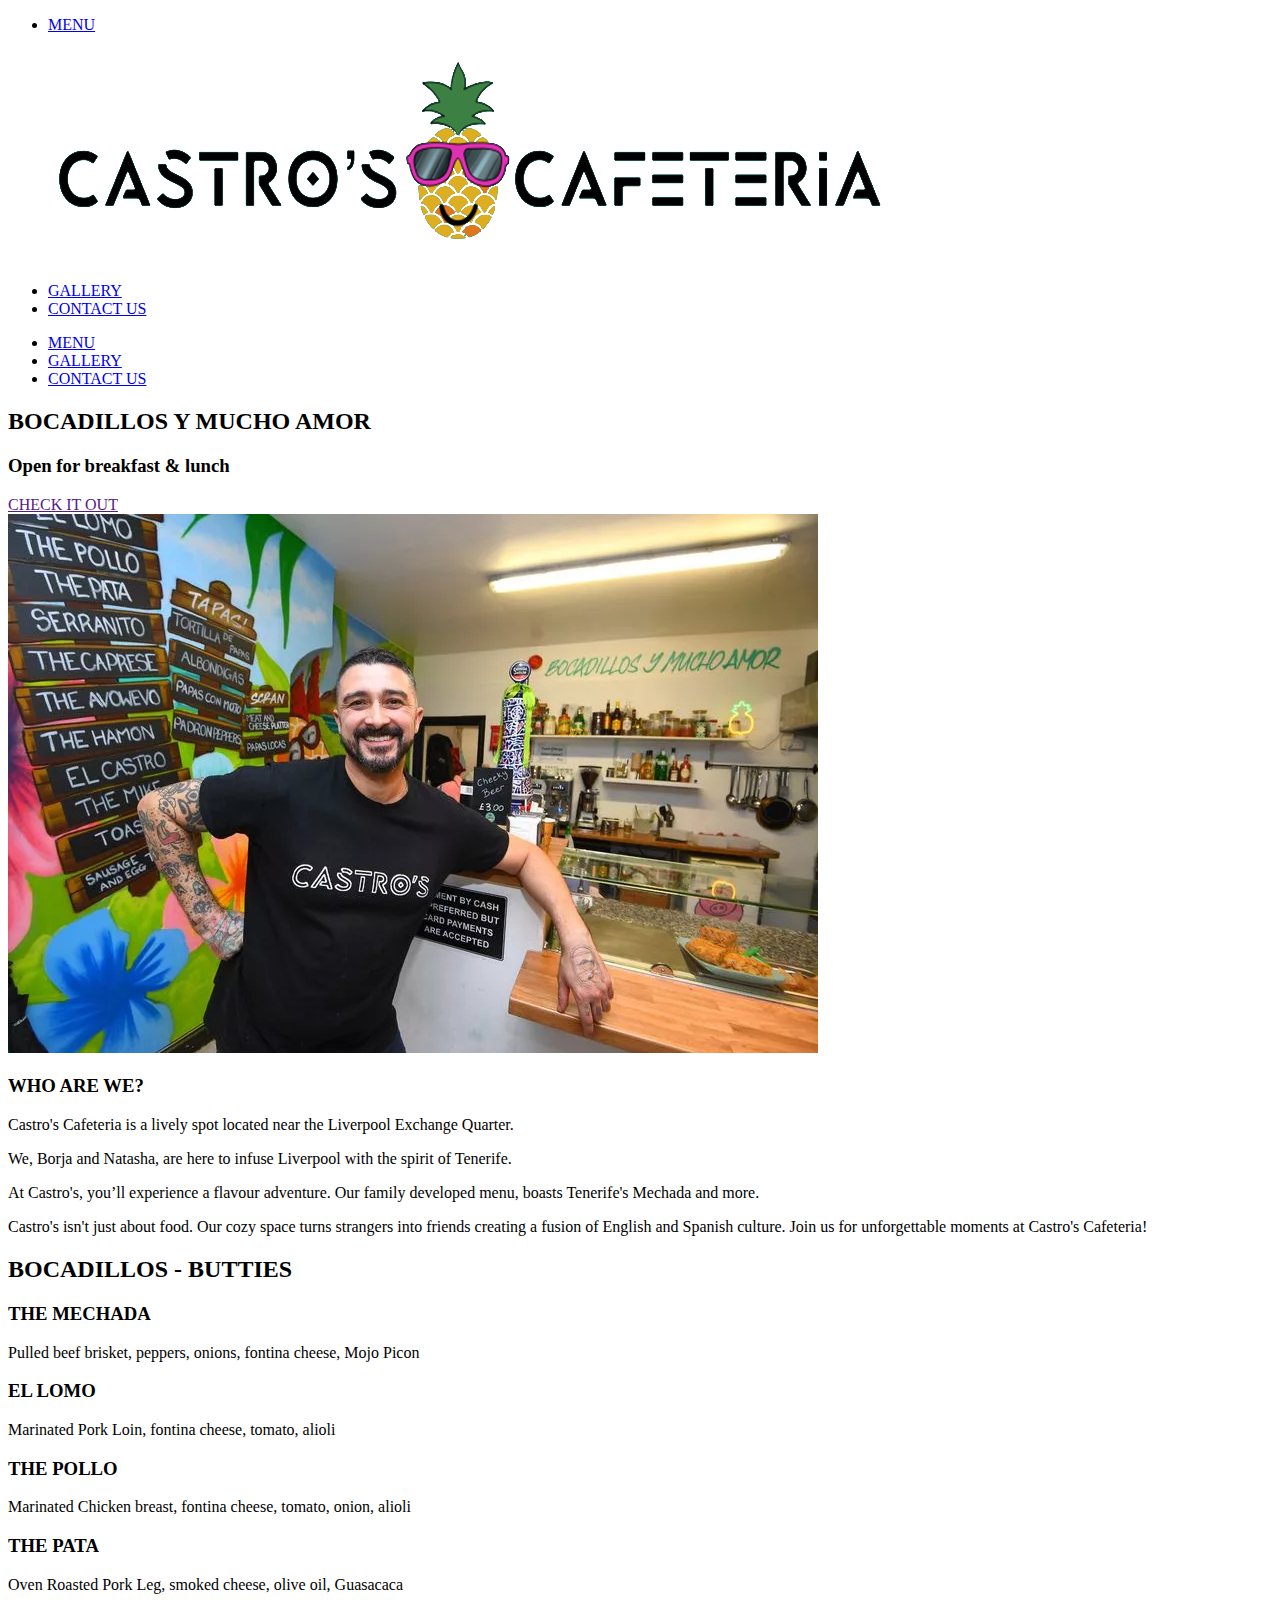
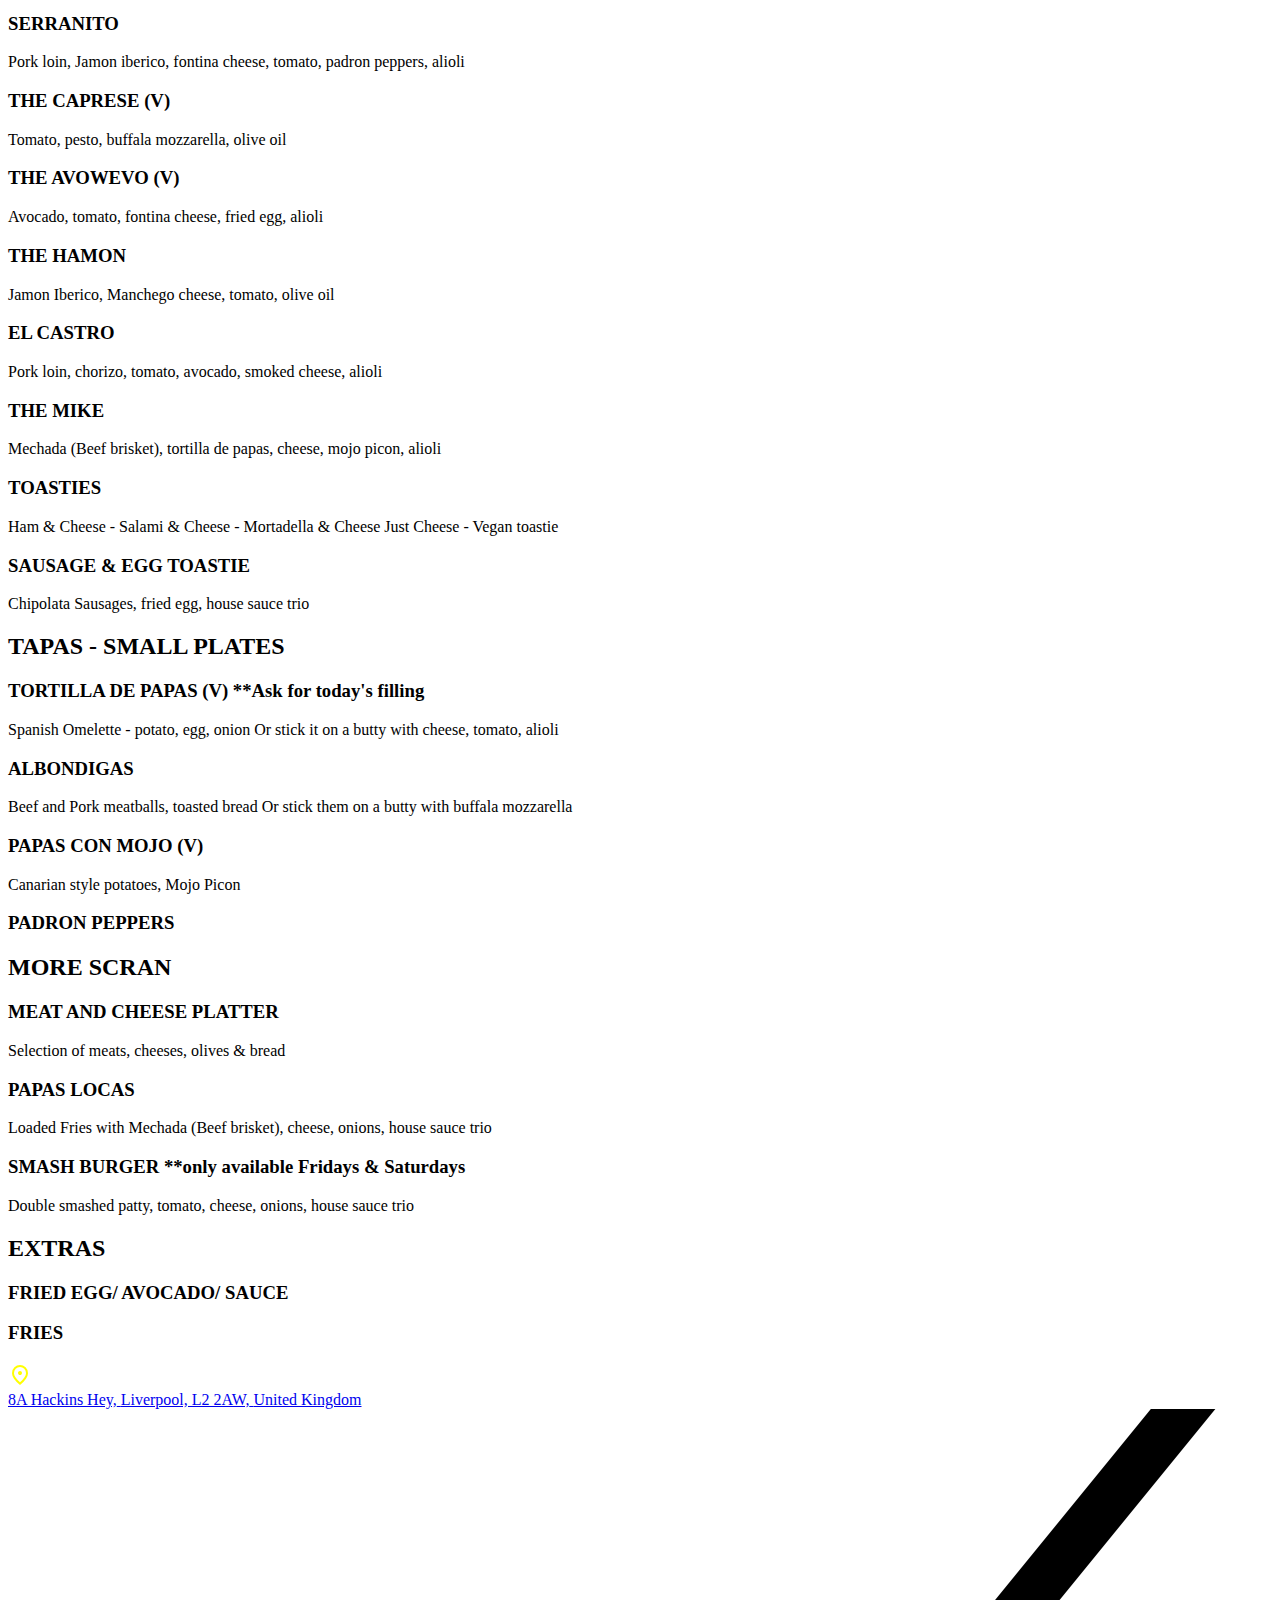
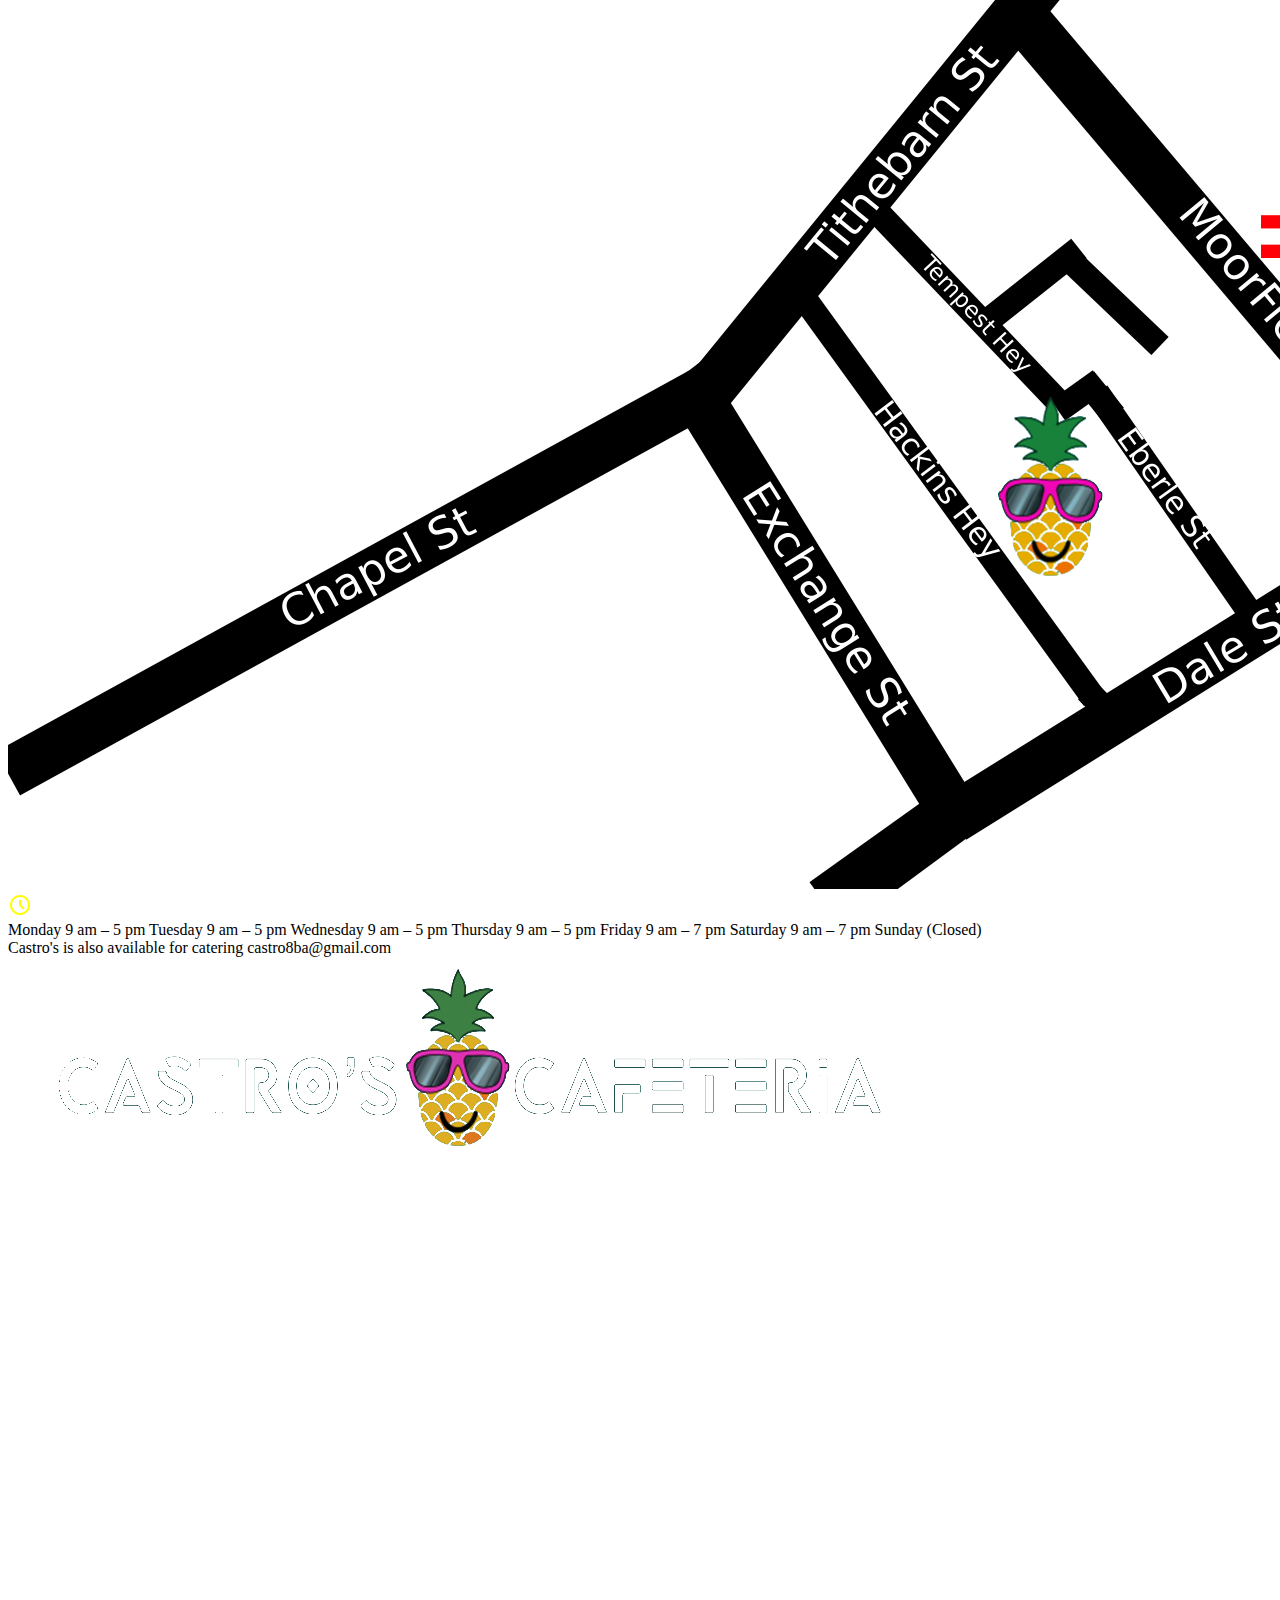
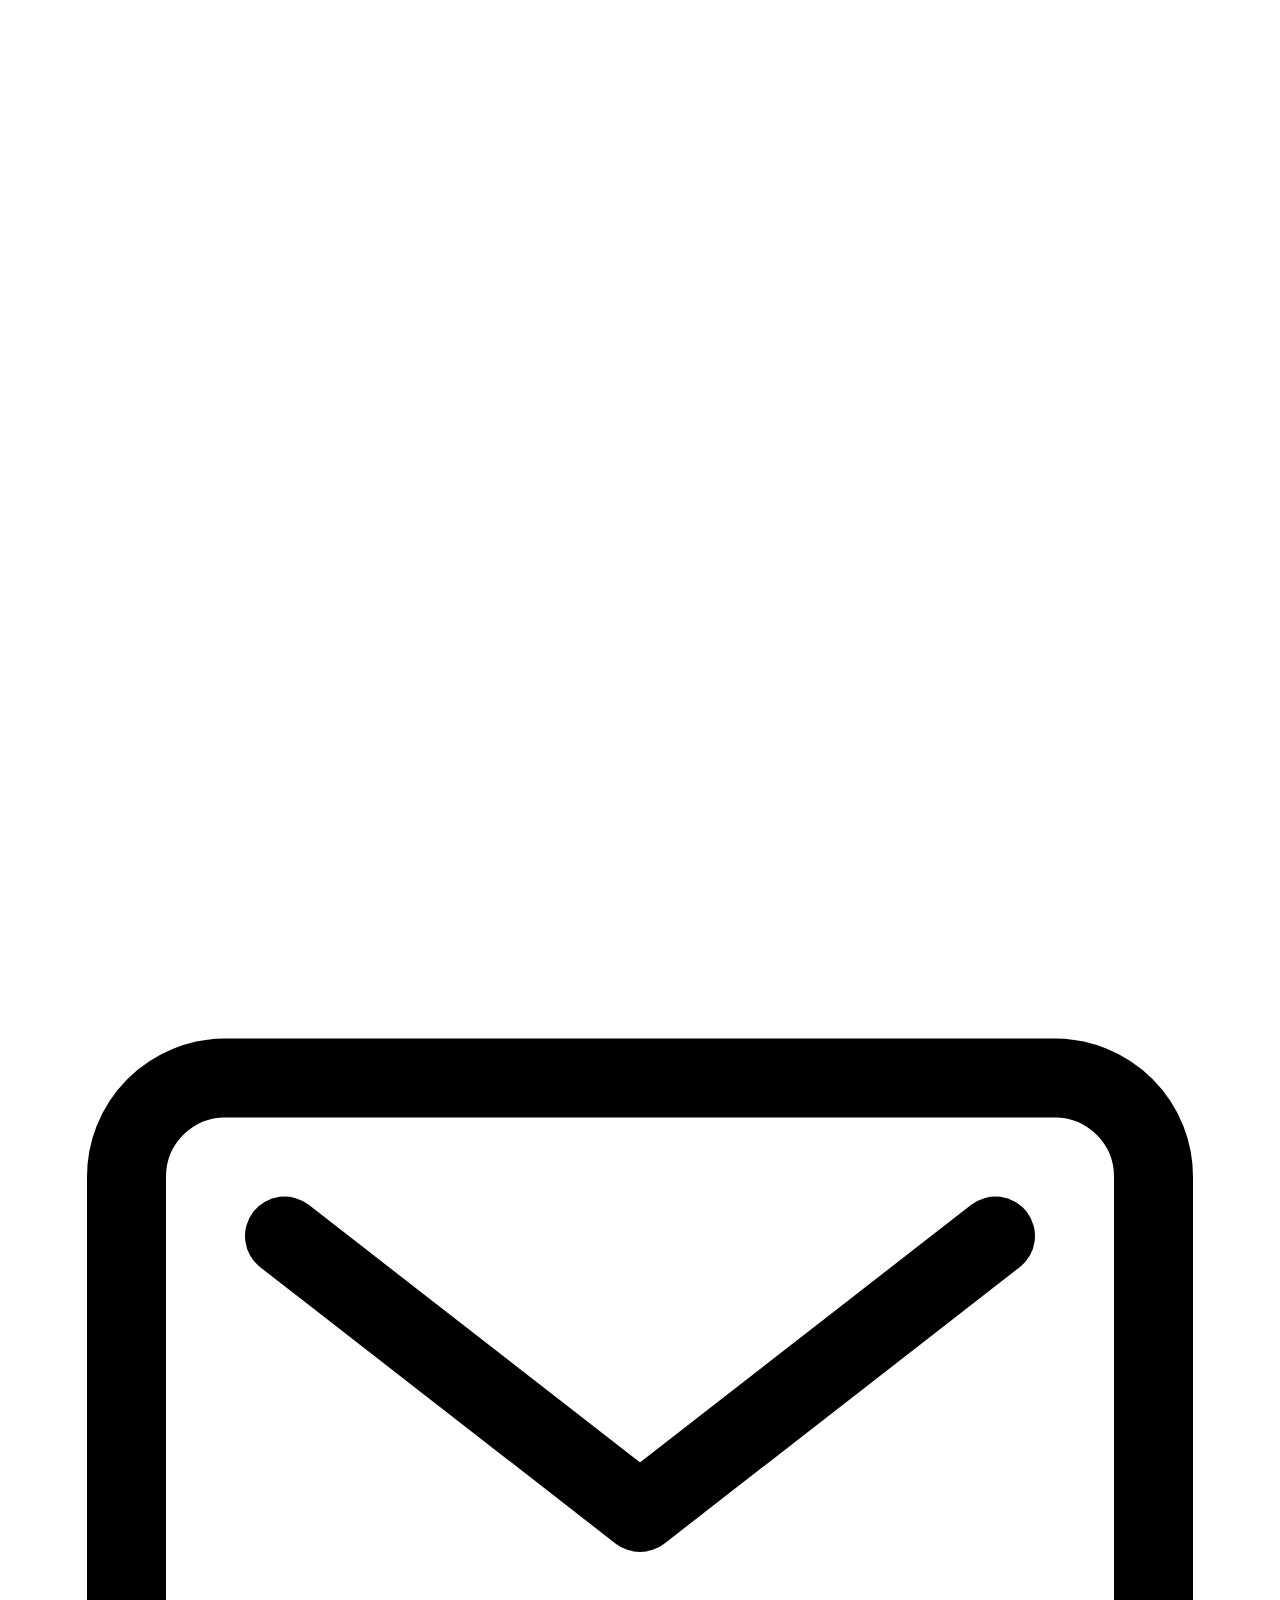
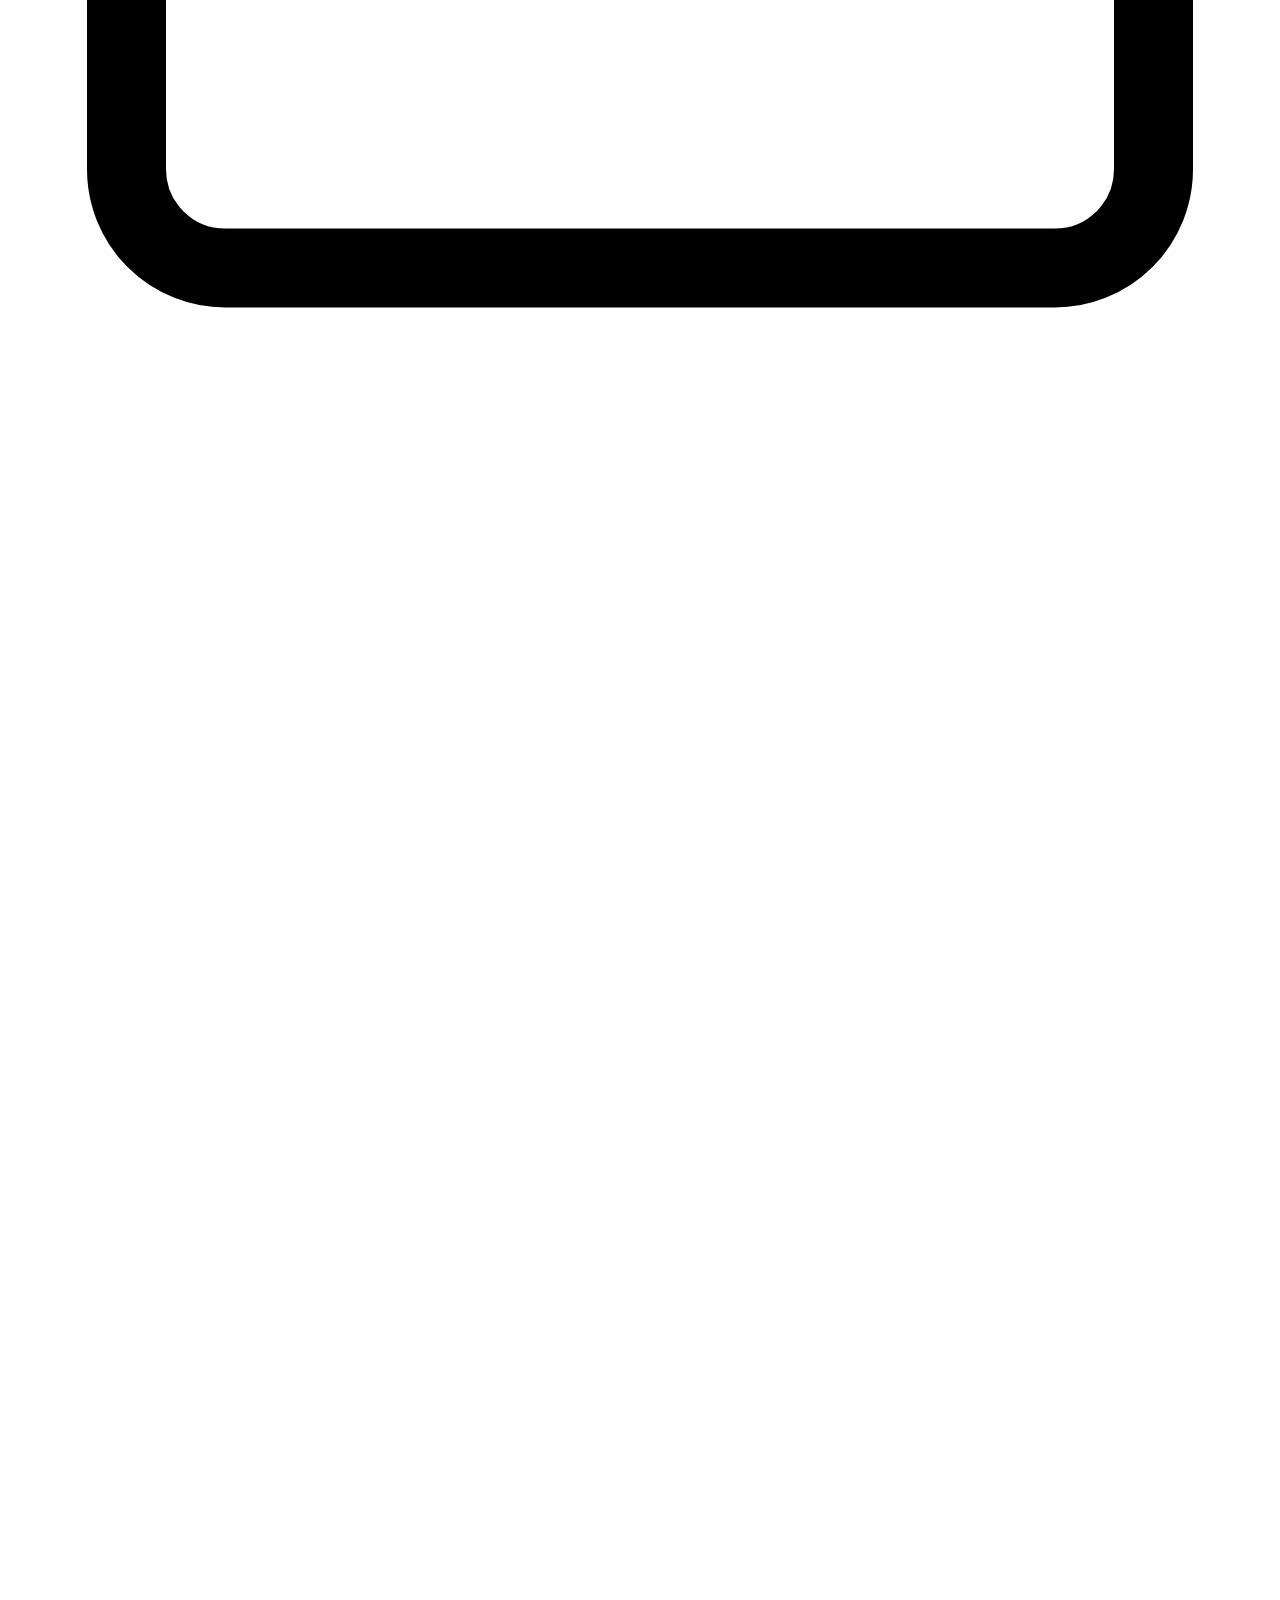
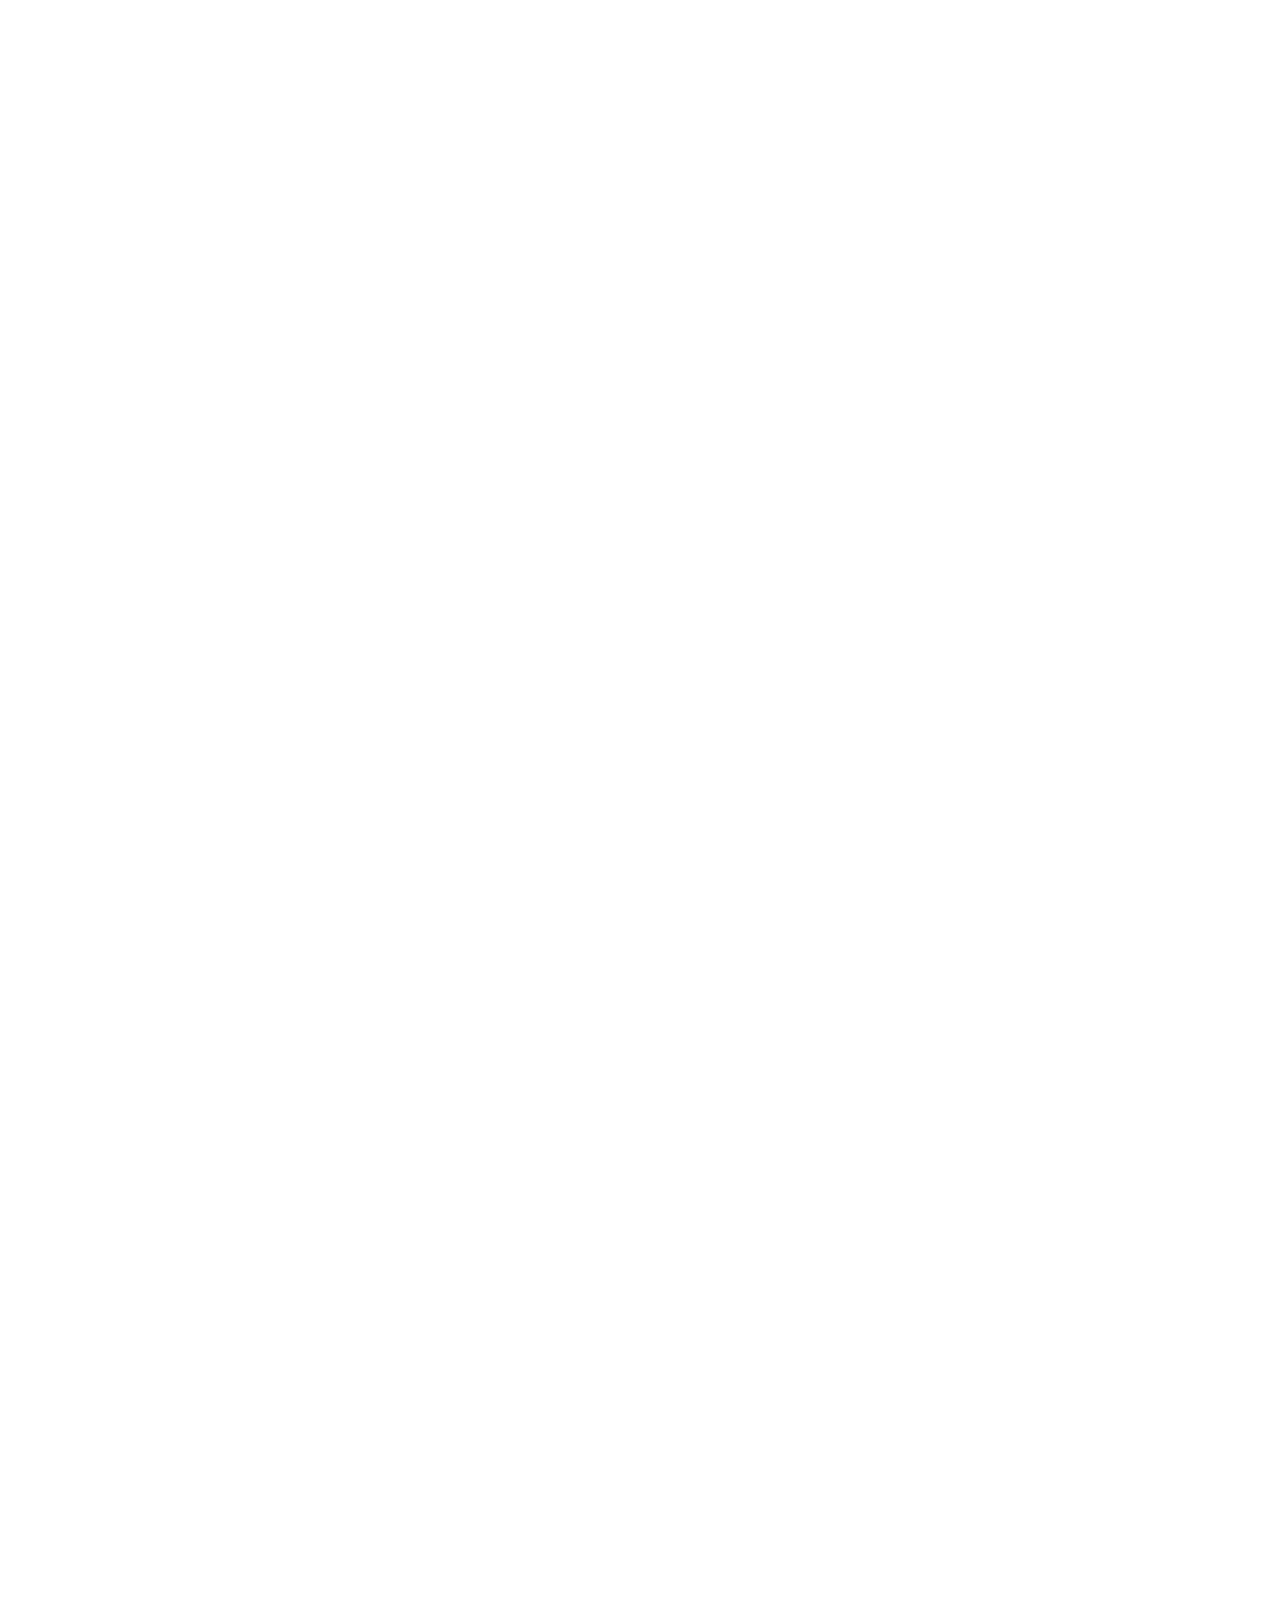
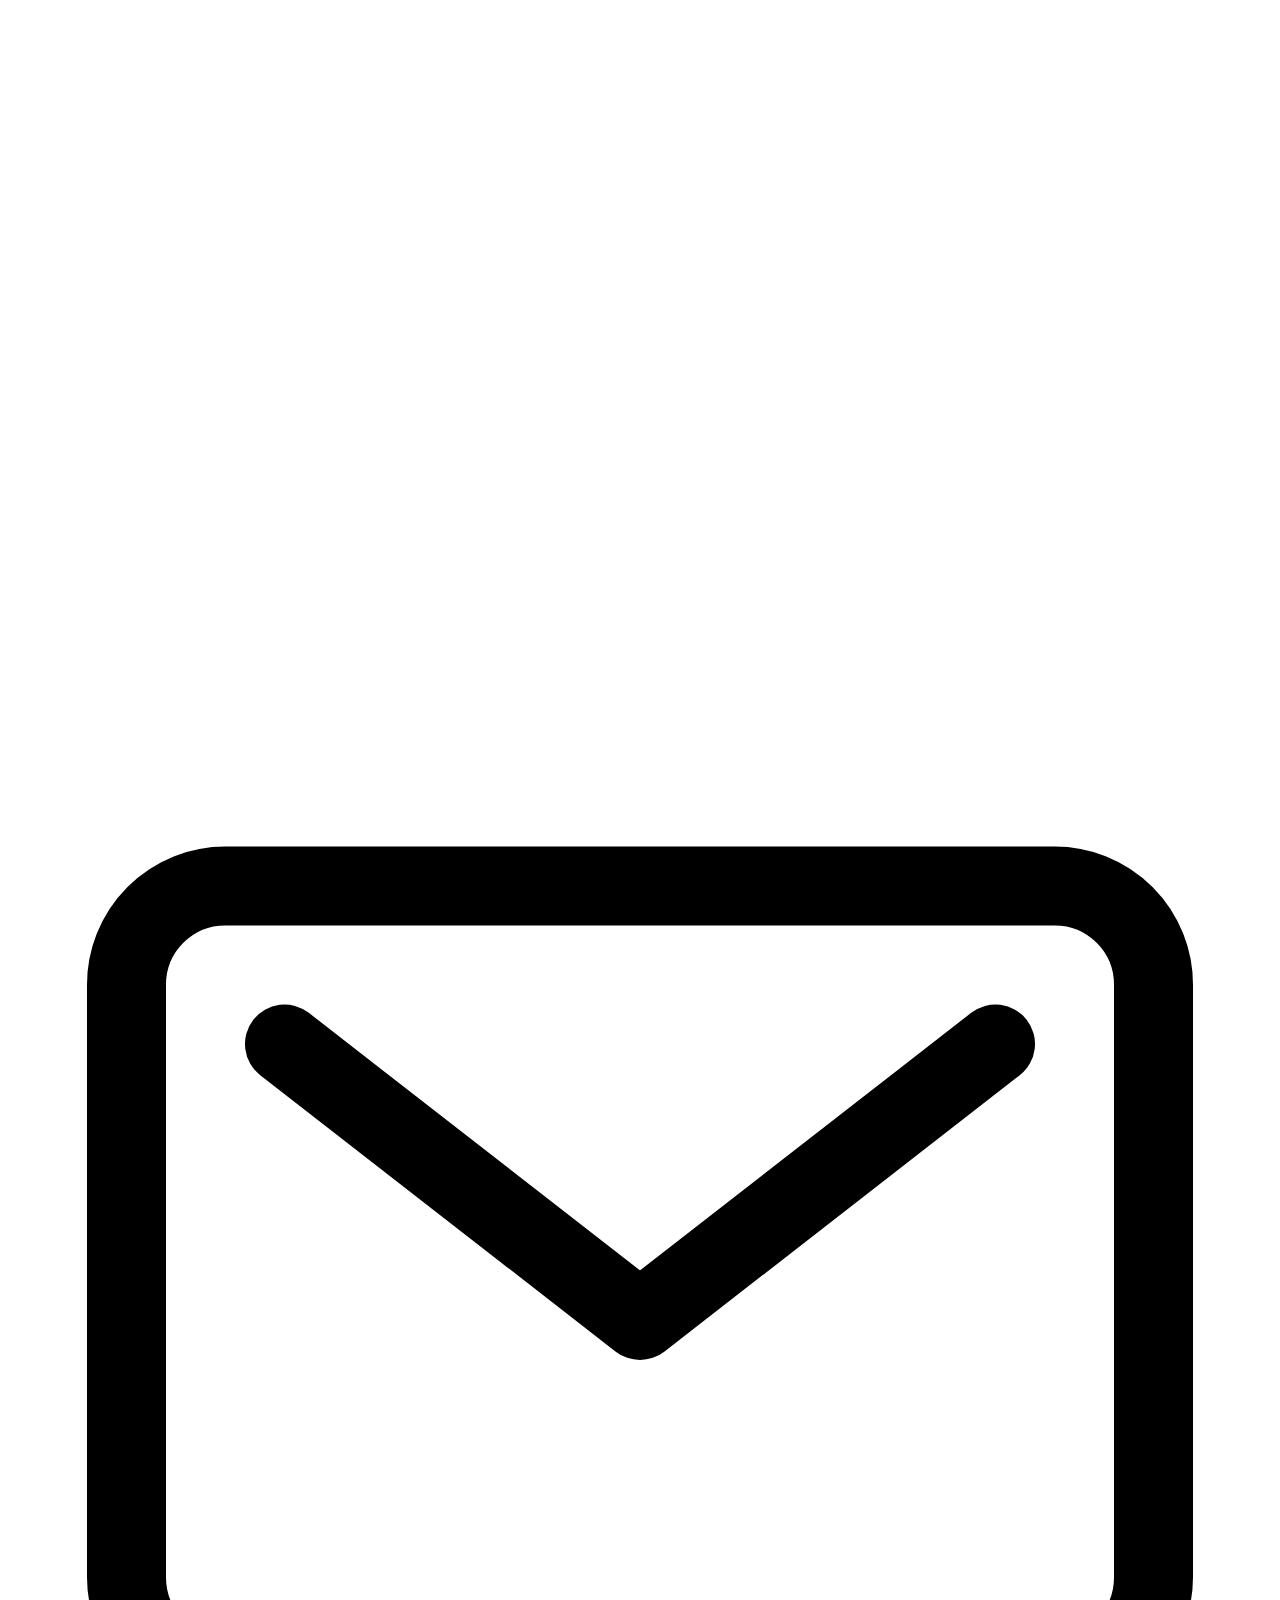
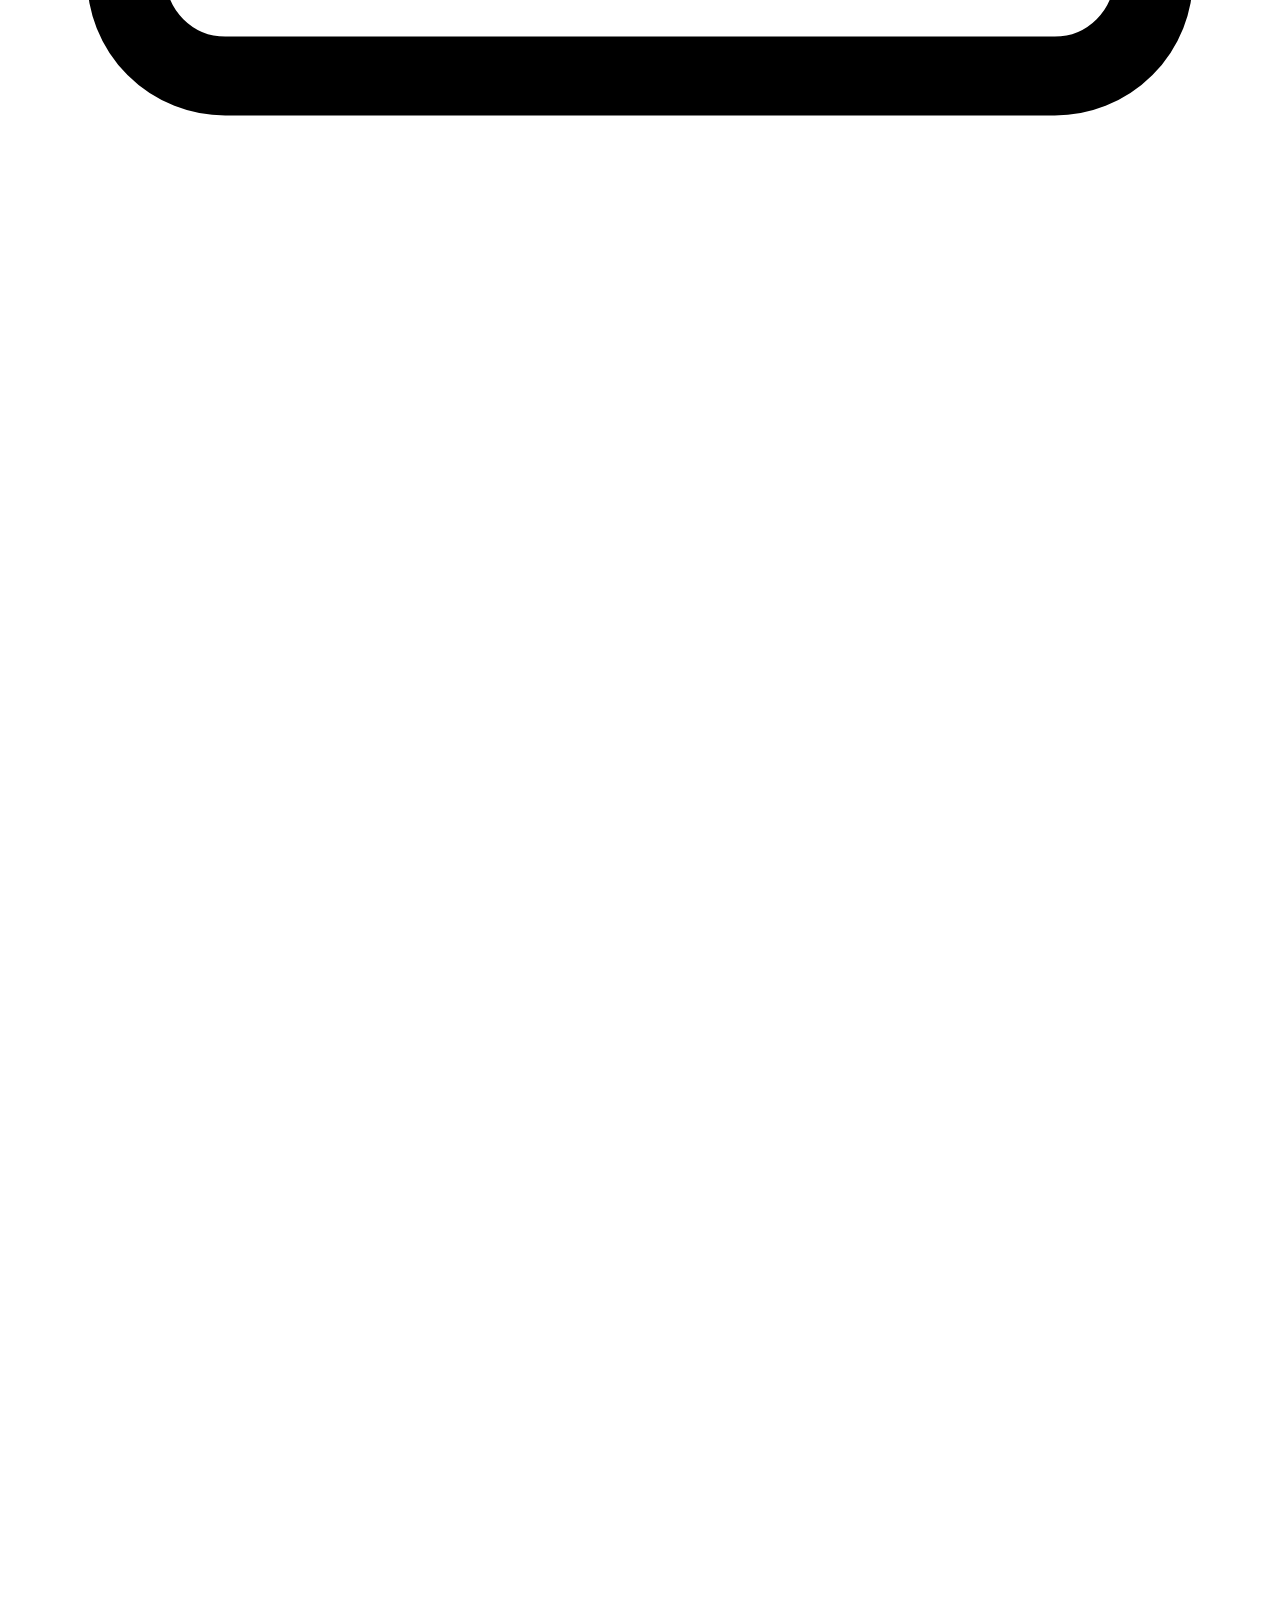
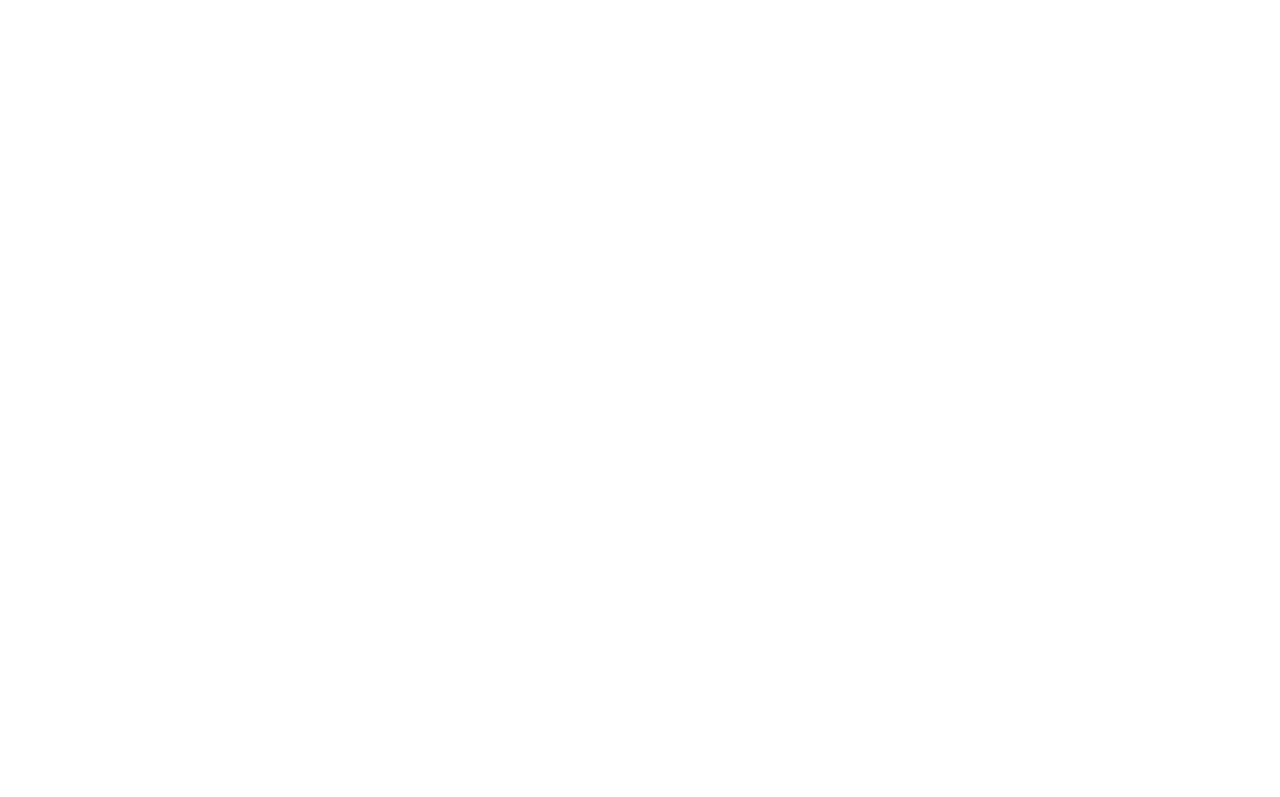
==== index.html @ c803a68d "Changes to the contact us page" ====
<!DOCTYPE html>
<html lang="en">
<head>
    <meta charset="UTF-8">
    <meta name="viewport" content="width=device-width, initial-scale=1.0">
    <title>CASTRO'S</title>
    <link rel="stylesheet" href="../castroWebsite/style.css">
    <script src="../castroWebsite/index.js" defer></script>
</head>
<body>
    <main id="top">
        <header class="top-nav">
            <div class="nav-menu">
                <div class="left-nav">
                    <ul class="nav-items">
                        <li><a href="menu.html">MENU</a></li>
                    </ul>
                </div>
                <a href="index.html" class="logo">
                    <!-- <div class="logo-title">
                        <h1>CASTRO'S CAFETERIA</h1>
                    </div>
                    <div class="logo-content">
                        <span>BUTTIES</span><span>TAPAS</span><span>COFFE</span><span>BEER</span>
                    </div> -->
                    <img class="castro-mainLogo" src="images/castroLogo.png" alt="">
                </a>
                <div class="right-nav">
                    <div class="top-right-nav">
                        <ul class="nav-items">
                            <li><a href="https://www.instagram.com/castros_liverpool/?hl=en-gb">GALLERY</a></li>
                            <li><a href="contactUs.html">CONTACT US</a></li>
                        </ul>
                    </div>
                </div>
                <div class="hamburger">
                    <span class="bar"></span>
                    <span class="bar"></span>
                    <span class="bar"></span>
                </div>

            </div>
            <div class="nav-menu-phone">
                <ul class="nav-items">
                    <li><a href="menu.html">MENU</a></li>
                    <li><a href="https://www.instagram.com/castros_liverpool/?hl=en-gb">GALLERY</a></li>
                    <li><a href="contactUs.html">CONTACT US</a></li>
                </ul>
            </div>
        </header>
        <div class="main-screen">
            <div class="rightSide">
                <h2>BOCADILLOS Y MUCHO AMOR</h2>
                <h3>Open for breakfast & lunch</h3>
                <!-- <button>Contact Us</button> -->
                <!-- sample html for this button-->

<a href="" class="original-button">CHECK IT OUT</a>

 
            </div>
        </div>
    </main>


    <div class="lil-about-us" id="aboutUs">
        <div class="lil-rightside">
            <img src="images/castro.jpg" alt="">
        </div>
        <div class="lil-leftside">
            <h3>WHO ARE WE?</h3>
            <p>Castro's Cafeteria is a lively spot located near the Liverpool Exchange Quarter.</p>
            <p>We, Borja and Natasha, are here to infuse Liverpool with the spirit of Tenerife.</p>
            <p>At Castro's, you’ll experience a flavour adventure. Our family developed menu, boasts Tenerife's Mechada and more.</p>
            <p>Castro's isn't just about food. Our cozy space turns strangers into friends creating a fusion of English and Spanish culture. Join us for unforgettable moments at Castro's Cafeteria!</p>
        </div>
    </div>



    <div class="menu-section">
        <div class="butties">
            <div class="title">
                <h2>BOCADILLOS - BUTTIES</h2>
            </div>
            <div class="content">

                <div class="column">
                    <div class="buttie-cell">
                        <div class="buttie-title">
                            <h3>THE MECHADA</h3>
                        </div>
                        <div class="buttie-content">
                            <span>Pulled beef brisket, peppers, onions, fontina cheese, Mojo Picon</span>
                        </div>
                    </div>
                    <div class="buttie-cell">
                        <div class="buttie-title">
                            <h3>EL LOMO</h3>
                        </div>
                        <div class="buttie-content">
                            <span>Marinated Pork Loin, fontina cheese, tomato, alioli</span>
                        </div>
                    </div>
                    <div class="buttie-cell">
                        <div class="buttie-title">
                            <h3>THE POLLO</h3>
                        </div>
                        <div class="buttie-content">
                            <span>Marinated Chicken breast, fontina cheese, tomato, onion, alioli</span>
                        </div>
                    </div>
                    <div class="buttie-cell">
                        <div class="buttie-title">
                            <h3>THE PATA</h3>
                        </div>
                        <div class="buttie-content">
                            <span>Oven Roasted Pork Leg, smoked cheese, olive oil, Guasacaca</span>
                        </div>
                    </div>

                </div>

                <div class="column">
                    <div class="buttie-cell">
                        <div class="buttie-title">
                            <h3>SERRANITO</h3>
                        </div>
                        <div class="buttie-content">
                            <span>Pork loin, Jamon iberico, fontina cheese, tomato, padron peppers, alioli</span>
                        </div>
                    </div>
                    <div class="buttie-cell">
                        <div class="buttie-title">
                            <h3>THE CAPRESE (V)</h3>
                        </div>
                        <div class="buttie-content">
                            <span>Tomato, pesto, buffala mozzarella, olive oil</span>
                        </div>
                    </div>
                    <div class="buttie-cell">
                        <div class="buttie-title">
                            <h3>THE AVOWEVO (V)</h3>
                        </div>
                        <div class="buttie-content">
                            <span>Avocado, tomato, fontina cheese, fried egg, alioli</span>
                        </div>
                    </div>
                    <div class="buttie-cell">
                        <div class="buttie-title">
                            <h3>THE HAMON</h3>
                        </div>
                        <div class="buttie-content">
                            <span>Jamon Iberico, Manchego cheese, tomato, olive oil</span>
                        </div>
                    </div>
                </div>

                <div class="column">
                    <div class="buttie-cell">
                        <div class="buttie-title">
                            <h3>EL CASTRO</h3>
                        </div>
                        <div class="buttie-content">
                            <span>Pork loin, chorizo, tomato, avocado, smoked cheese, alioli</span>
                        </div>
                    </div>
                    <div class="buttie-cell">
                        <div class="buttie-title">
                            <h3>THE MIKE</h3>
                        </div>
                        <div class="buttie-content">
                            <span>Mechada (Beef brisket), tortilla de papas, cheese, mojo picon, alioli</span>
                        </div>
                    </div>
                    <div class="buttie-cell">
                        <div class="buttie-title">
                            <h3>TOASTIES</h3>
                        </div>
                        <div class="buttie-content">
                            <span>Ham & Cheese - Salami & Cheese - Mortadella & Cheese</span>
                            <span>Just Cheese - Vegan toastie</span>
                        </div>
                    </div>
                    <div class="buttie-cell">
                        <div class="buttie-title">
                            <h3>SAUSAGE & EGG TOASTIE</h3>
                        </div>
                        <div class="buttie-content">
                            <span>Chipolata Sausages, fried egg, house sauce trio</span>
                        </div>
                    </div>
                </div>
            </div>

        </div>

        <div class="tapas-smallPlates">
            <div class="title">
                <h2>TAPAS - SMALL PLATES</h2>
            </div>
            <div class="tapa-content">
                <div class="tapas-cell">
                    <div class="tapas-title">
                        <h3>TORTILLA DE PAPAS (V) **Ask for today's filling</h3>
                    </div>
                    <div class="tapas-content">
                        <span>Spanish Omelette - potato, egg, onion</span>
                        <span>Or stick it on a butty with cheese, tomato, alioli</span>
                    </div>
                </div>
                <div class="tapas-cell">
                    <div class="tapas-title">
                        <h3>ALBONDIGAS</h3>
                    </div>
                    <div class="tapas-content">
                        <span>Beef and Pork meatballs, toasted bread</span>
                        <span>Or stick them on a butty with buffala mozzarella</span>
                    </div>
                </div>
                <div class="tapas-cell">
                    <div class="tapas-title">
                        <h3>PAPAS CON MOJO (V)</h3>
                    </div>
                    <div class="tapas-content">
                        <span>Canarian style potatoes, Mojo Picon</span>
                    </div>
                </div>
                <div class="tapas-cell last">
                    <div class="tapas-title">
                        <h3>PADRON PEPPERS</h3>
                    </div>
                    <!-- <div class="tapas-content"></div> -->
                </div>
            </div>

        </div>

        <div class="moreScran">
            <div class="title">
                <h2>MORE SCRAN</h2>
            </div>
            <div class="scran-content">
                <div class="moreScran-cell">
                    <div class="moreScran-title">
                        <h3>MEAT AND CHEESE PLATTER</h3>
                    </div>
                    <div class="moreScran-content">
                        <span>Selection of meats, cheeses, olives & bread</span>
                    </div>
                </div>
                <div class="moreScran-cell">
                    <div class="moreScran-title">
                        <h3>PAPAS LOCAS</h3>
                    </div>
                    <div class="moreScran-content">
                        <span>Loaded Fries with Mechada (Beef brisket), cheese, onions, house sauce trio</span>
                    </div>
                </div>
                <div class="moreScran-cell last">
                    <div class="moreScran-title">
                        <h3>SMASH BURGER **only available Fridays & Saturdays</h3>
                    </div>
                    <div class="moreScran-content">
                        <span>Double smashed patty, tomato, cheese, onions, house sauce trio</span>
                    </div>
                </div>
            </div>

        </div>

        <div class="extras">
            <div class="title">
                <h2>EXTRAS</h2>
            </div>
            <div class="extras-content">
                <div class="extras-title">
                    <h3>FRIED EGG/ AVOCADO/ SAUCE</h3>
                </div>
                <div class="extras-title">
                    <h3>FRIES</h3>
                </div>
            </div>
        </div>

    </div>

    <div class="info-section">
        <div class="info-main-content">
            <div class="info-cell">
                <div class="icon">
                    <img src="images/location.svg" alt="">
                </div>
                <div class="location-info">

                    <a href="https://maps.app.goo.gl/9YywLLvwJcCdgLaXA">
                        <span>8A Hackins Hey,</span>
                        <span>Liverpool, L2 2AW,</span>
                        <span>United Kingdom</span>
                    </a>

                </div>
            </div>
            <div class="info-cell">
                <!-- <div class="icon">
                    <img src="images/call.svg" alt="">
                </div>
                <div class="info-content">
                    <span>phoneNumber</span>
                </div> -->
                <!-- <iframe src="https://www.google.com/maps/embed?pb=!1m18!1m12!1m3!1d2378.3911701507423!2d-2.992845023578032!3d53.40783007230717!2m3!1f0!2f0!3f0!3m2!1i1024!2i768!4f13.1!3m3!1m2!1s0x487b21eddf2653d1%3A0x6abac9849d310dcb!2sCastro&#39;s%20Cafeteria!5e0!3m2!1sen!2suk!4v1703097330875!5m2!1sen!2suk" width="250" height="250" style="border:0;" allowfullscreen="" loading="lazy" referrerpolicy="no-referrer-when-downgrade"></iframe> -->
                <a href="https://maps.app.goo.gl/LMaZVKPPQLWV79V26"><img class="map-img" src="images/castroMap.png" alt=""></a>
            </div>
            <div class="info-cell">
                <div class="icon">
                    <img src="images/clock.svg" alt="">
                </div>
                
                <div class="timetable-info">
                    <span class="day"><span>Monday </span><span>9 am – 5 pm</span></span>
                    <span class="day"><span>Tuesday </span><span>9 am – 5 pm</span></span>
                    <span class="day"><span>Wednesday </span><span>9 am – 5 pm</span></span>
                    <span class="day"><span>Thursday </span><span>9 am – 5 pm</span></span>
                    <span class="day"><span>Friday </span><span>9 am – 7 pm</span></span>
                    <span class="day"><span>Saturday </span><span>9 am – 7 pm</span></span>
                    <span class="day" style="color: black;"><span>Sunday (Closed)</span></span>
                </div>
            </div>

        </div>

        <div class="info-catering">
            <span>Castro's is also available for catering</span>
            <span class="email">castro8ba@gmail.com</span>
        </div>
    </div>


            <!-- <div class="footer-title">
                <h2>CASTRO'S CAFETERIA</h2>
            </div> -->
            <!-- <div class="location">
                <div class="location-title">
                    <h4>CASTRO'S</h4>
                </dyyuiv>
                <div class="location-content">
                    <span>8A Hackins hey,</span>
                    <span>Liverpool, L2 2AW,</span>
                    <span>United Kingdom</span>
                </div>
            </div>
            <div class="timetable">
                <div class="timetable-title">
                    <h4>HOURS</h4>
                </div>
                <div class="timetable-content">
                    <span class="day"><span>Monday </span><span>9 am–5 pm</span></span>
                    <span class="day"><span>Tuesday </span><span>9 am–5 pm</span></span>
                    <span class="day"><span>Wednesday </span><span>9 am–5 pm</span></span>
                    <span class="day"><span>Thursday </span><span>9 am–5 pm</span></span>
                    <span class="day"><span>Friday </span><span>9 am–7 pm</span></span>
                    <span class="day"><span>Saturday </span><span>9 am–7 pm</span></span>
                    <span class="day" style="color: red;"><span>Sunday (Closed)</span></span>
                </div>
            </div> -->
    <footer>
        <div class="main-footer-content">
                    <div class="footer-left-side">
                        <div class="footer-title">
                            <img class="footer-logo" src="images/castroLogoWhite.png" alt="">
                        </div>
                            <!-- <ul>
                                <li>Menu</li>
                                <li>About us</li>
                                <li>Gallery</li>
                                <li>Contact us</li>
                            </ul> -->

                            <!-- <div class="footer-social-media">
                                <img src="images/instagram.svg" alt="" class="footer-social-logo">
                                <img src="images/mail.svg" alt="" class="footer-social-logo">
                                <img src="images/tripadvisor.svg" alt="" class="footer-social-logo">
                            </div> -->

                            <div class="footer-image computer">
                                <!-- <img src="images/happy pineapple.png" alt=""> -->
                                <div class="footer-social-media">
                                    <a href="https://www.instagram.com/castros_liverpool/"><img src="images/instagram.svg" alt="" class="footer-social-logo"></a>
                                    <img class="email-logo" onclick="alert('the email is castro8ba@gmail.com')" src="images/mail.svg" alt="" class="footer-social-logo">
                                    <a href="https://www.facebook.com/profile.php?id=100089406662436"><img src="images/facebookLogo.svg" alt=""></a>
                                    <a href="https://www.tripadvisor.co.uk/Restaurant_Review-g186337-d26167431-Reviews-Castro_s_Cafetera-Liverpool_Merseyside_England.html"><img src="images/tripadvisor.svg" alt="" class="footer-social-logo"></a>
                                </div>
                            </div>
                        
                                        </div>
                <div class="footer-right-side phone">
                    <div class="footer-image">
                        <!-- <img src="images/happy pineapple.png" alt=""> -->
                        <div class="footer-social-media">
                            <a href="https://www.instagram.com/castros_liverpool/"><img src="images/instagram.svg" alt="" class="footer-social-logo"></a>
                            <img class="email-logo" onclick="alert('the email is castro8ba@gmail.com')" src="images/mail.svg" alt="" class="footer-social-logo">
                            <a href="https://www.facebook.com/profile.php?id=100089406662436"><img src="images/facebookLogo.svg" alt=""></a>
                            <a href="https://www.tripadvisor.co.uk/Restaurant_Review-g186337-d26167431-Reviews-Castro_s_Cafetera-Liverpool_Merseyside_England.html"><img src="images/tripadvisor.svg" alt="" class="footer-social-logo"></a>
                        </div>
                    </div>
                </div>
            </div>
    </footer>
</body>
</html>
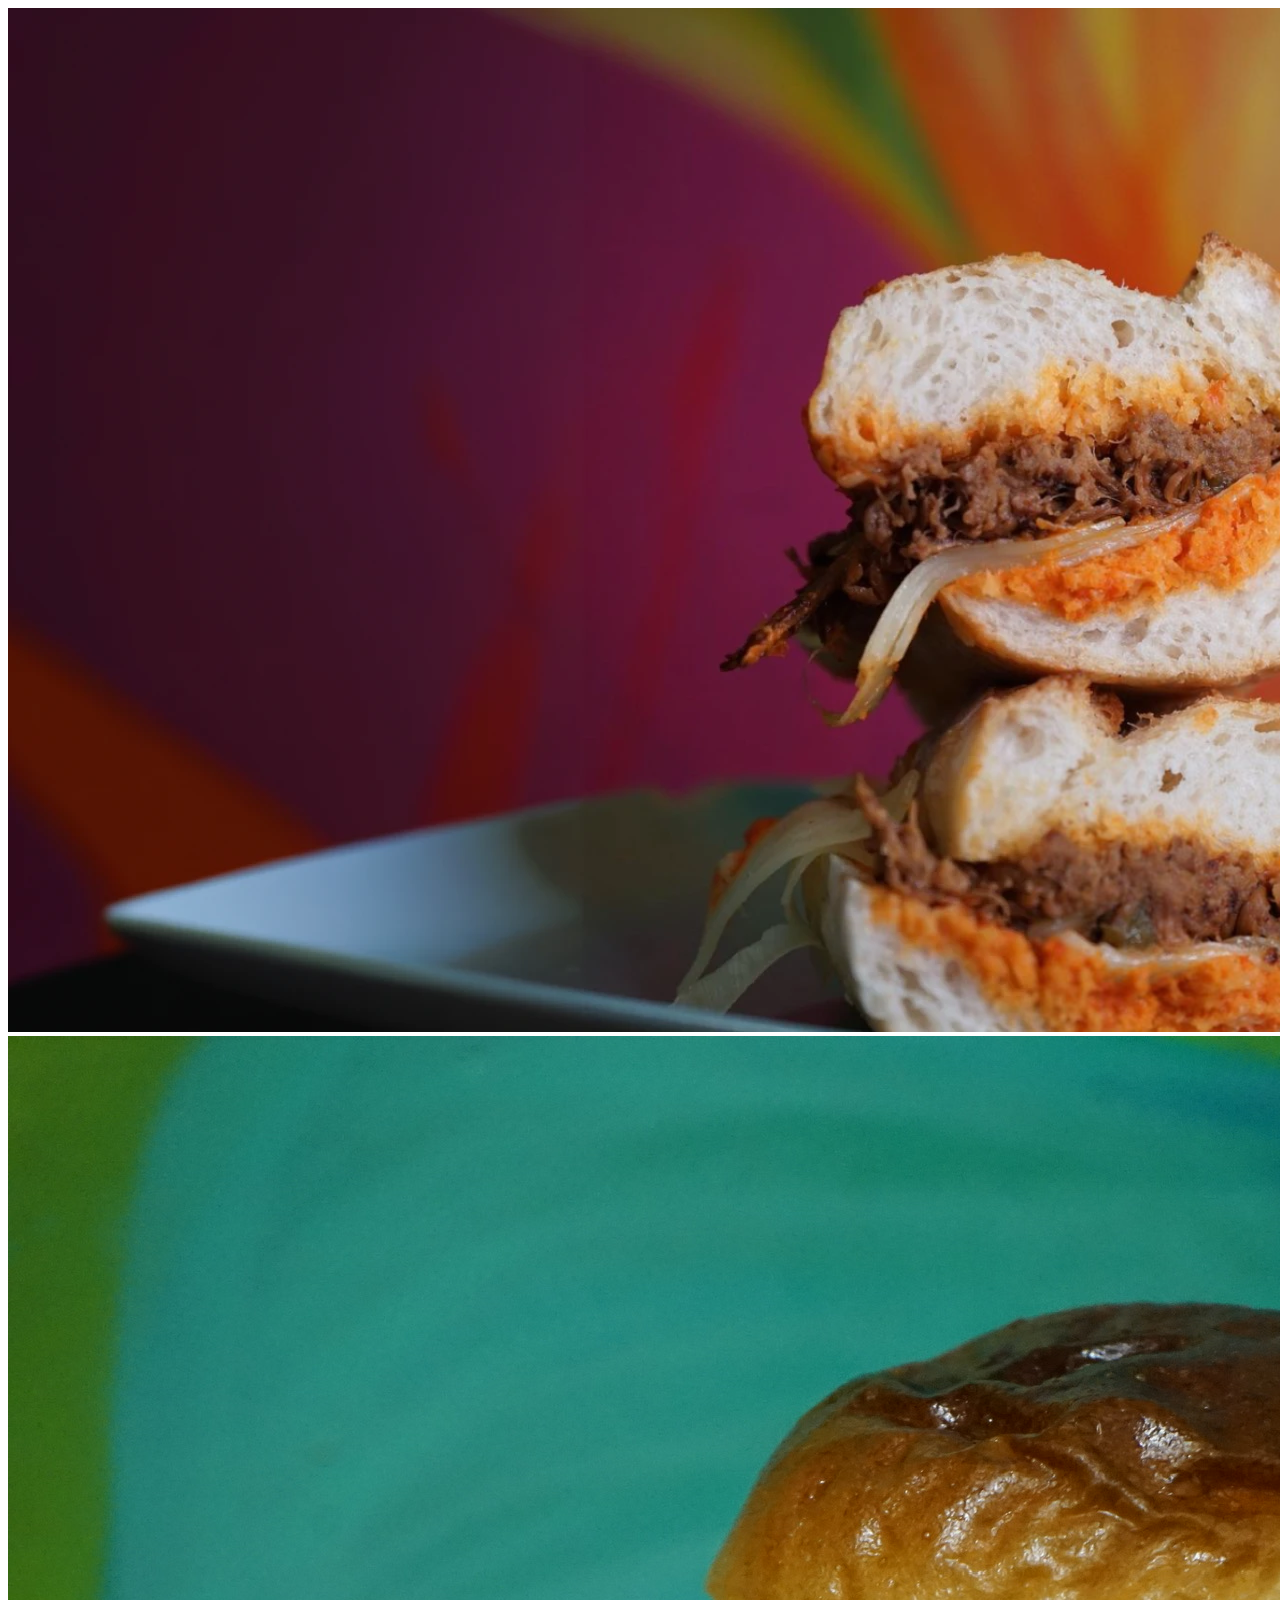
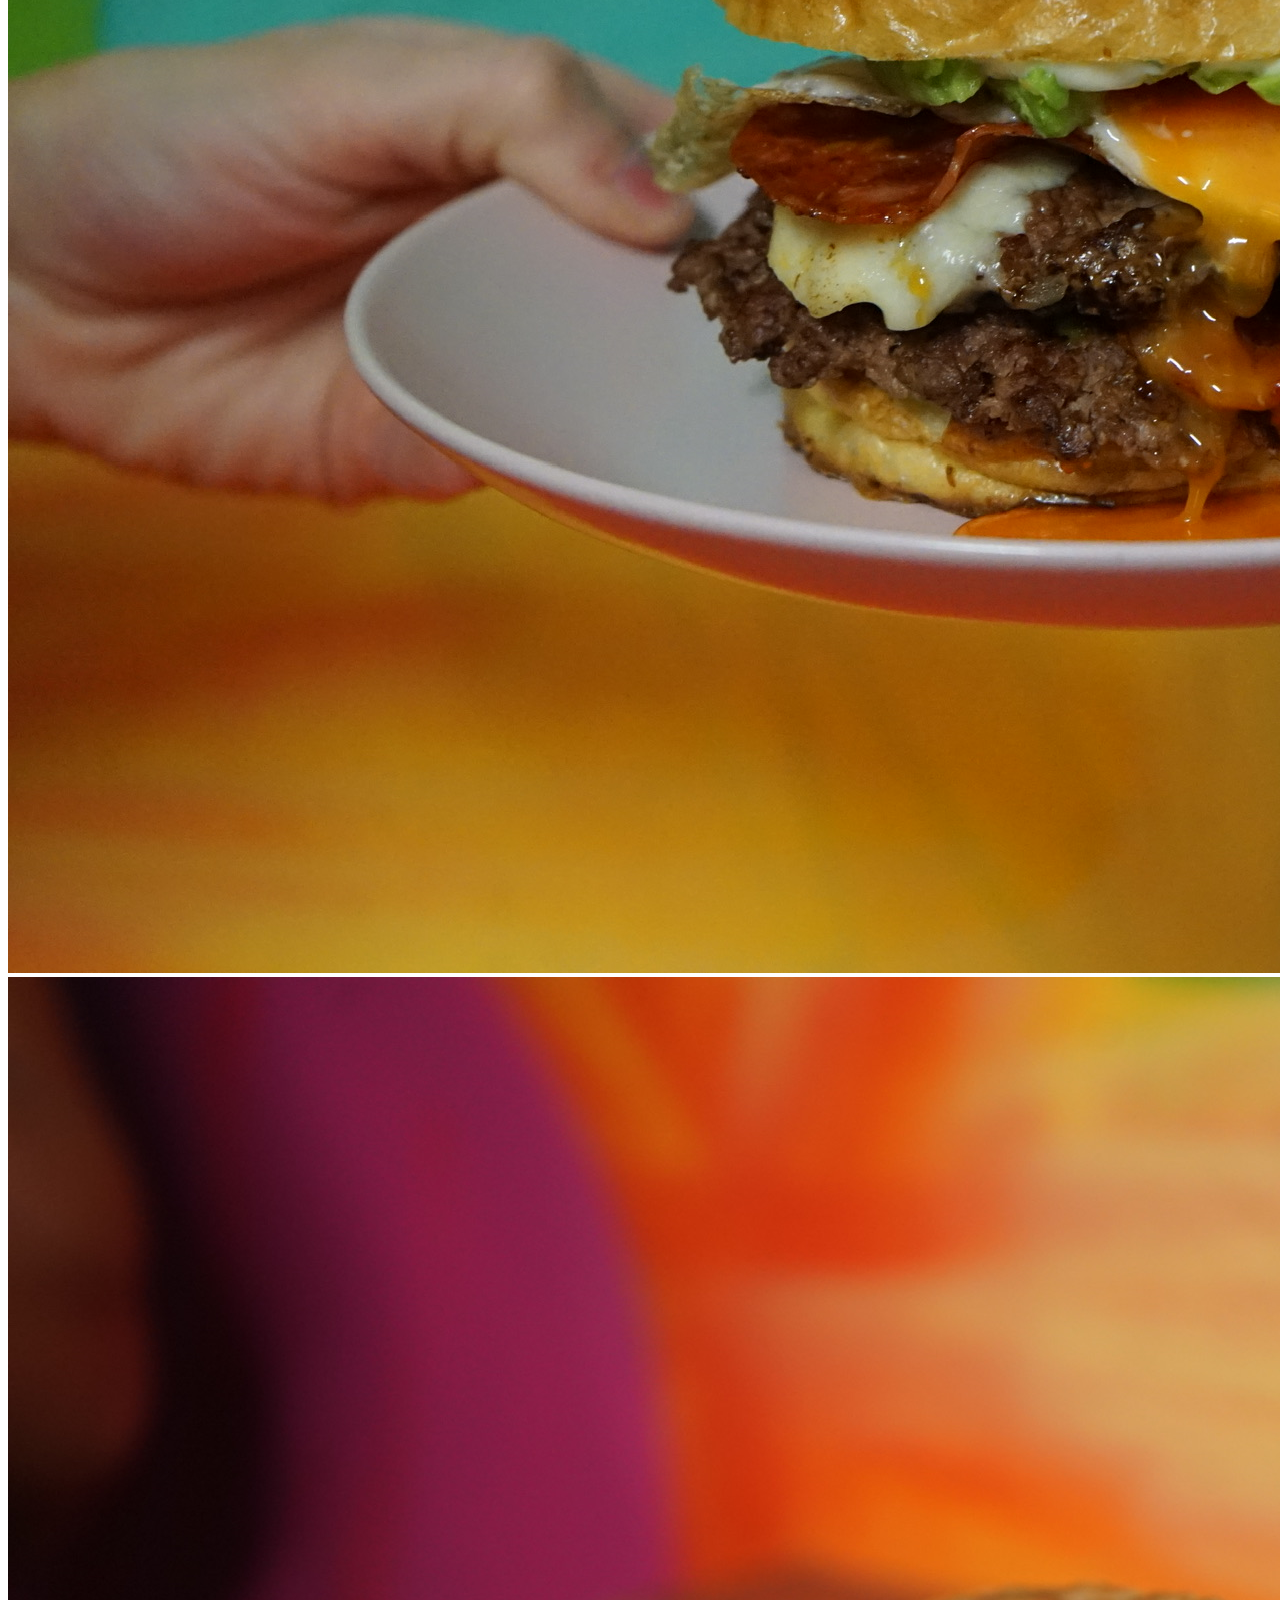
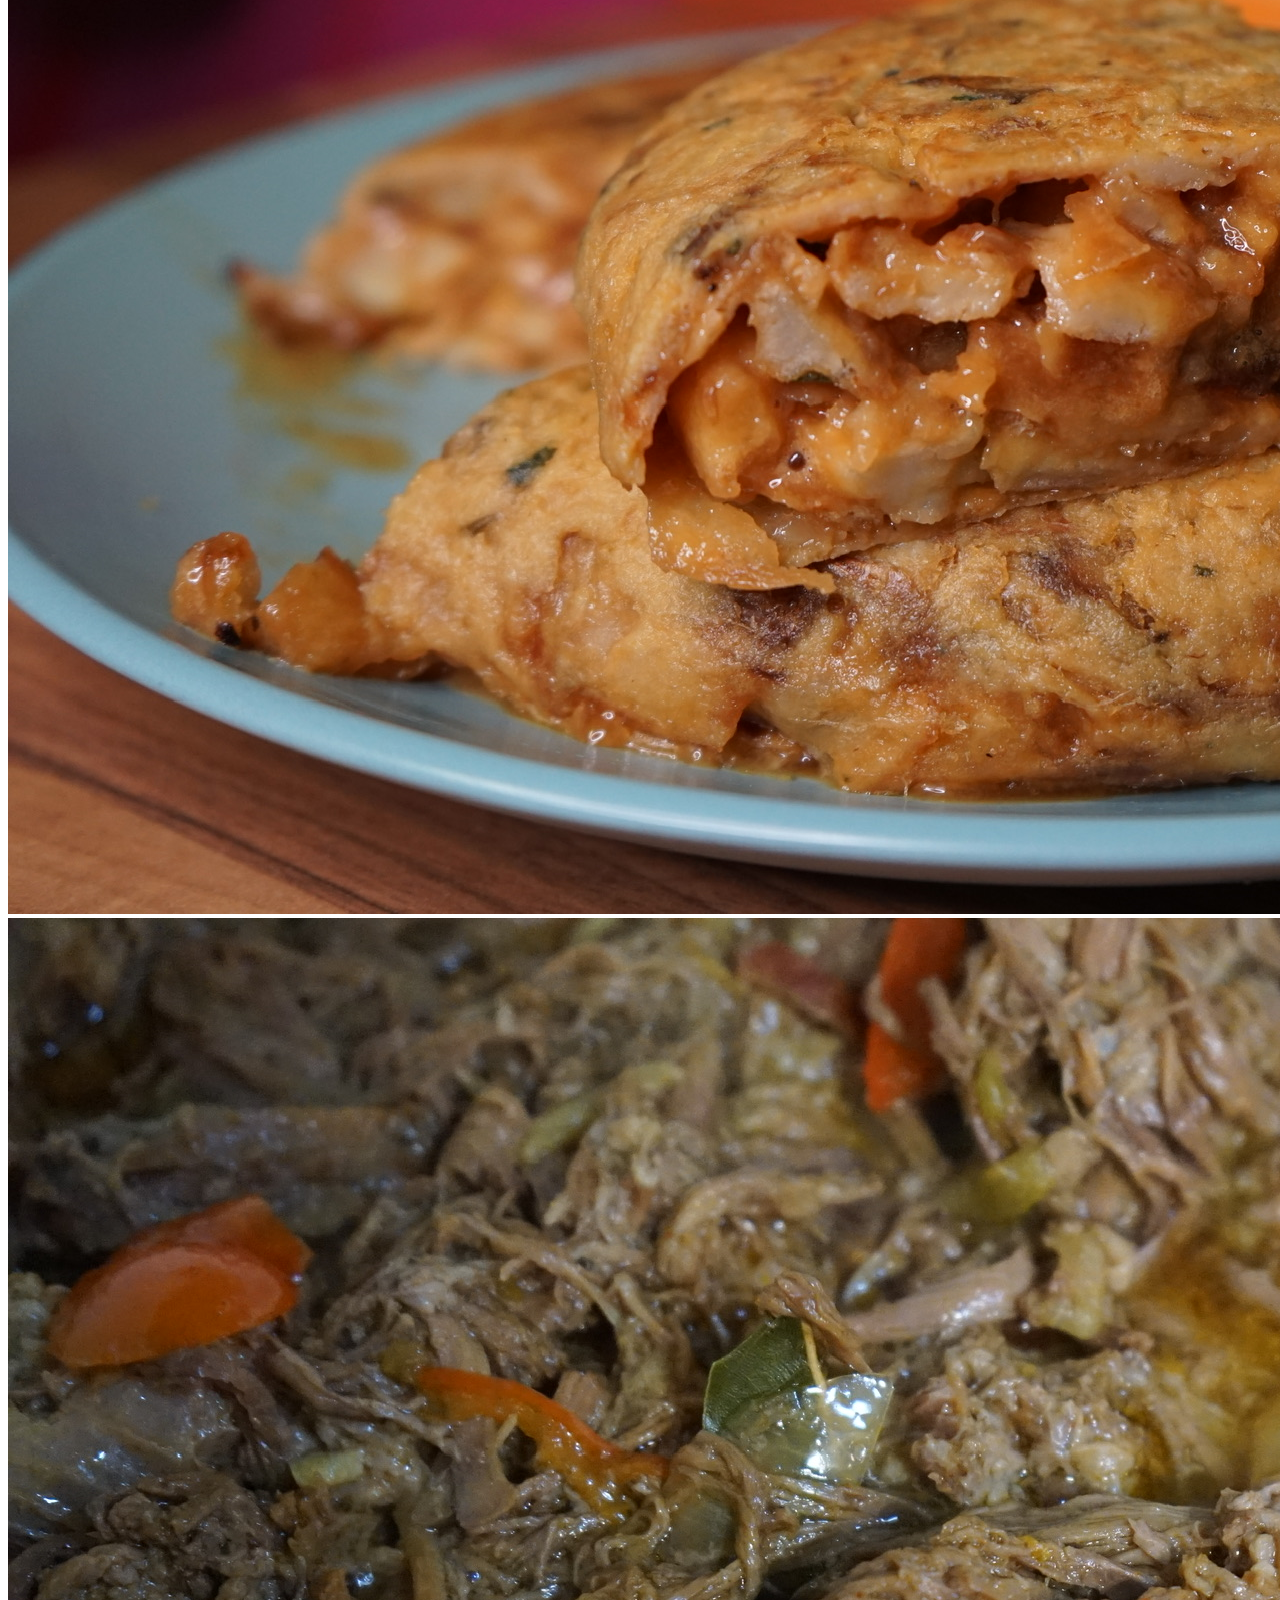
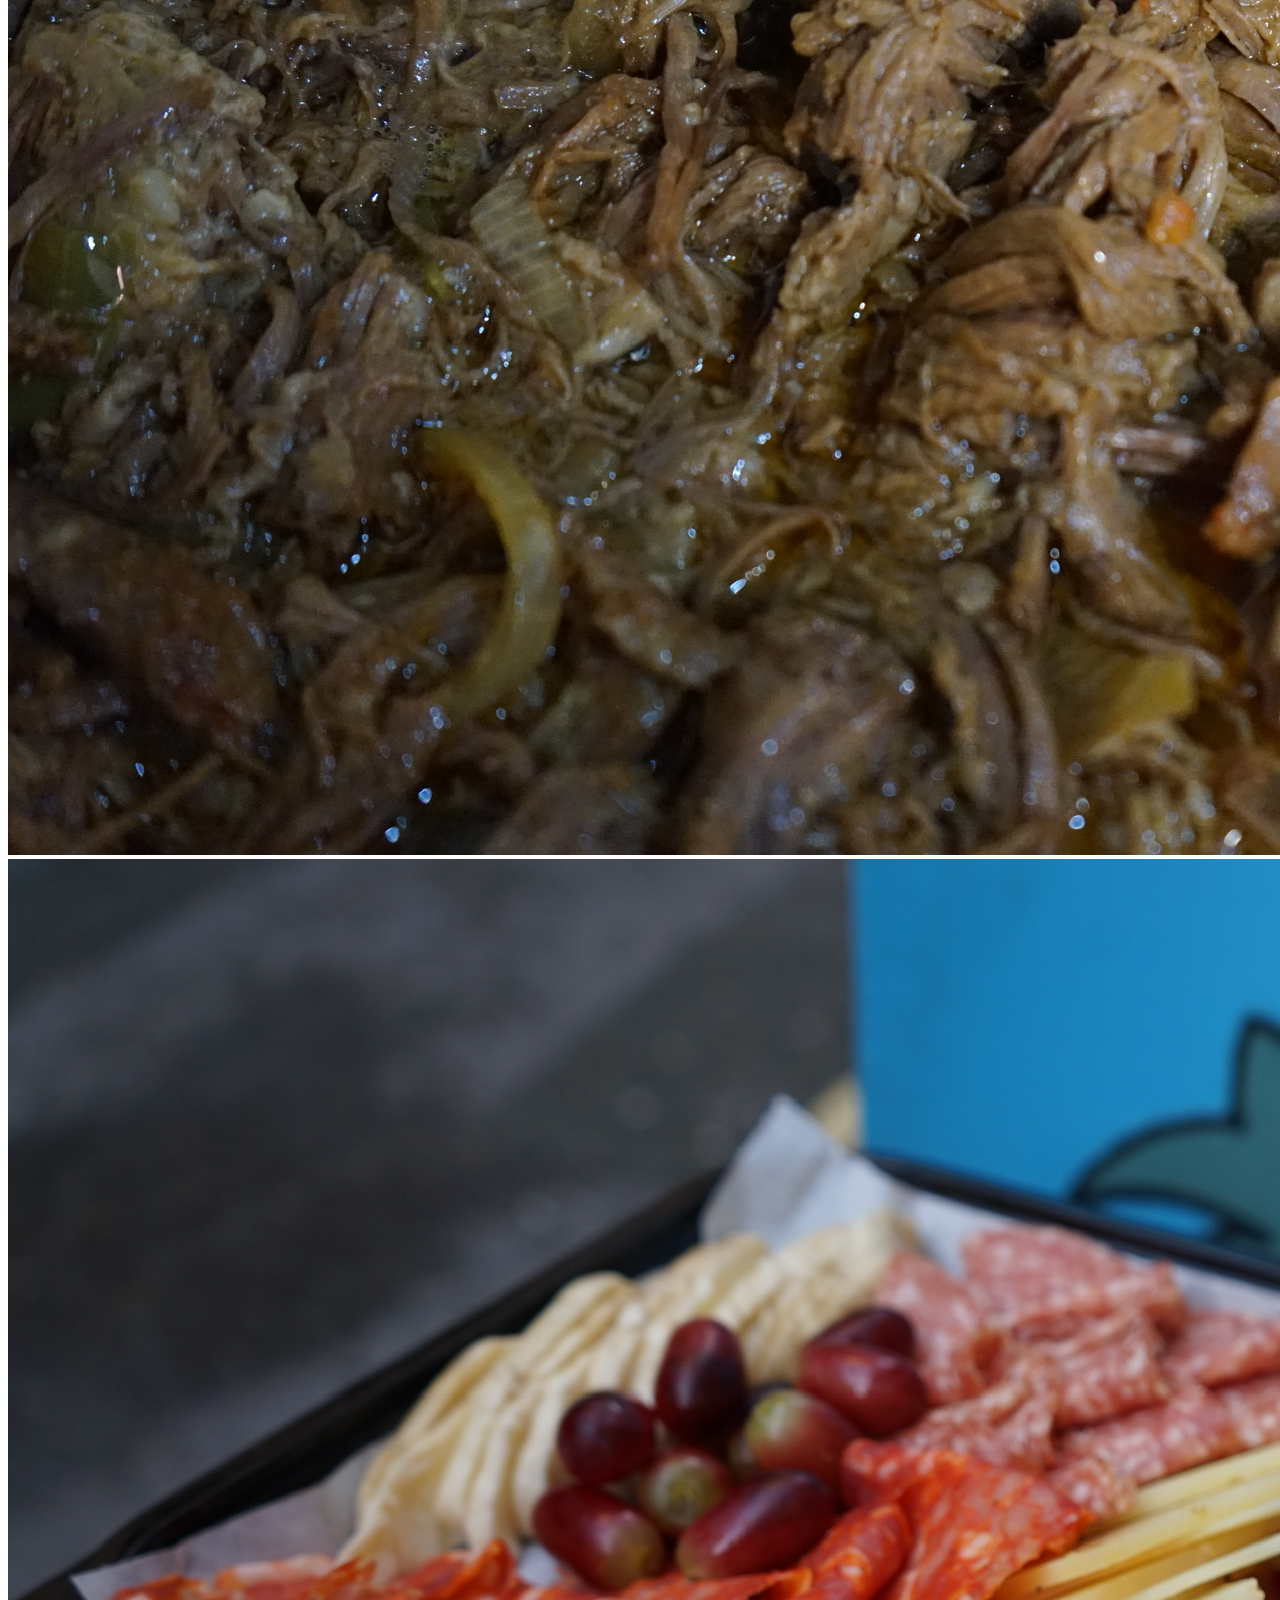
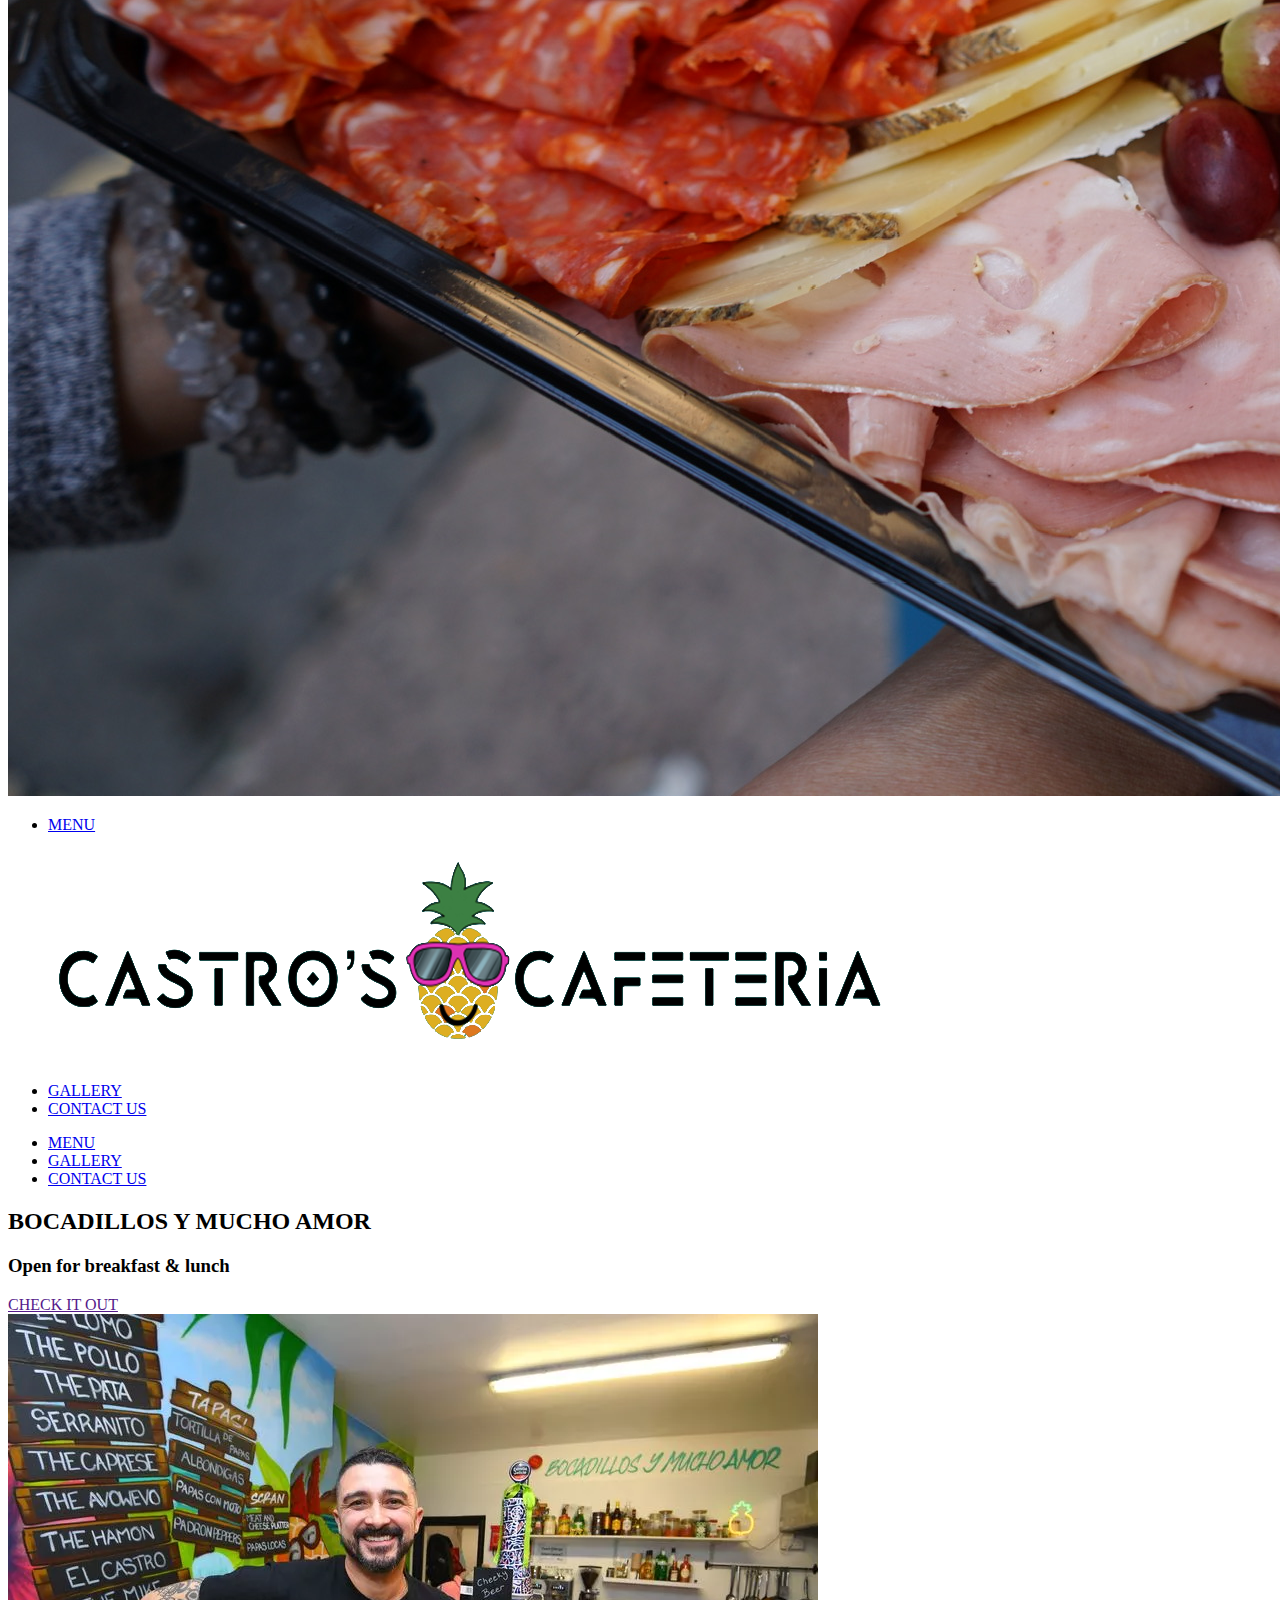
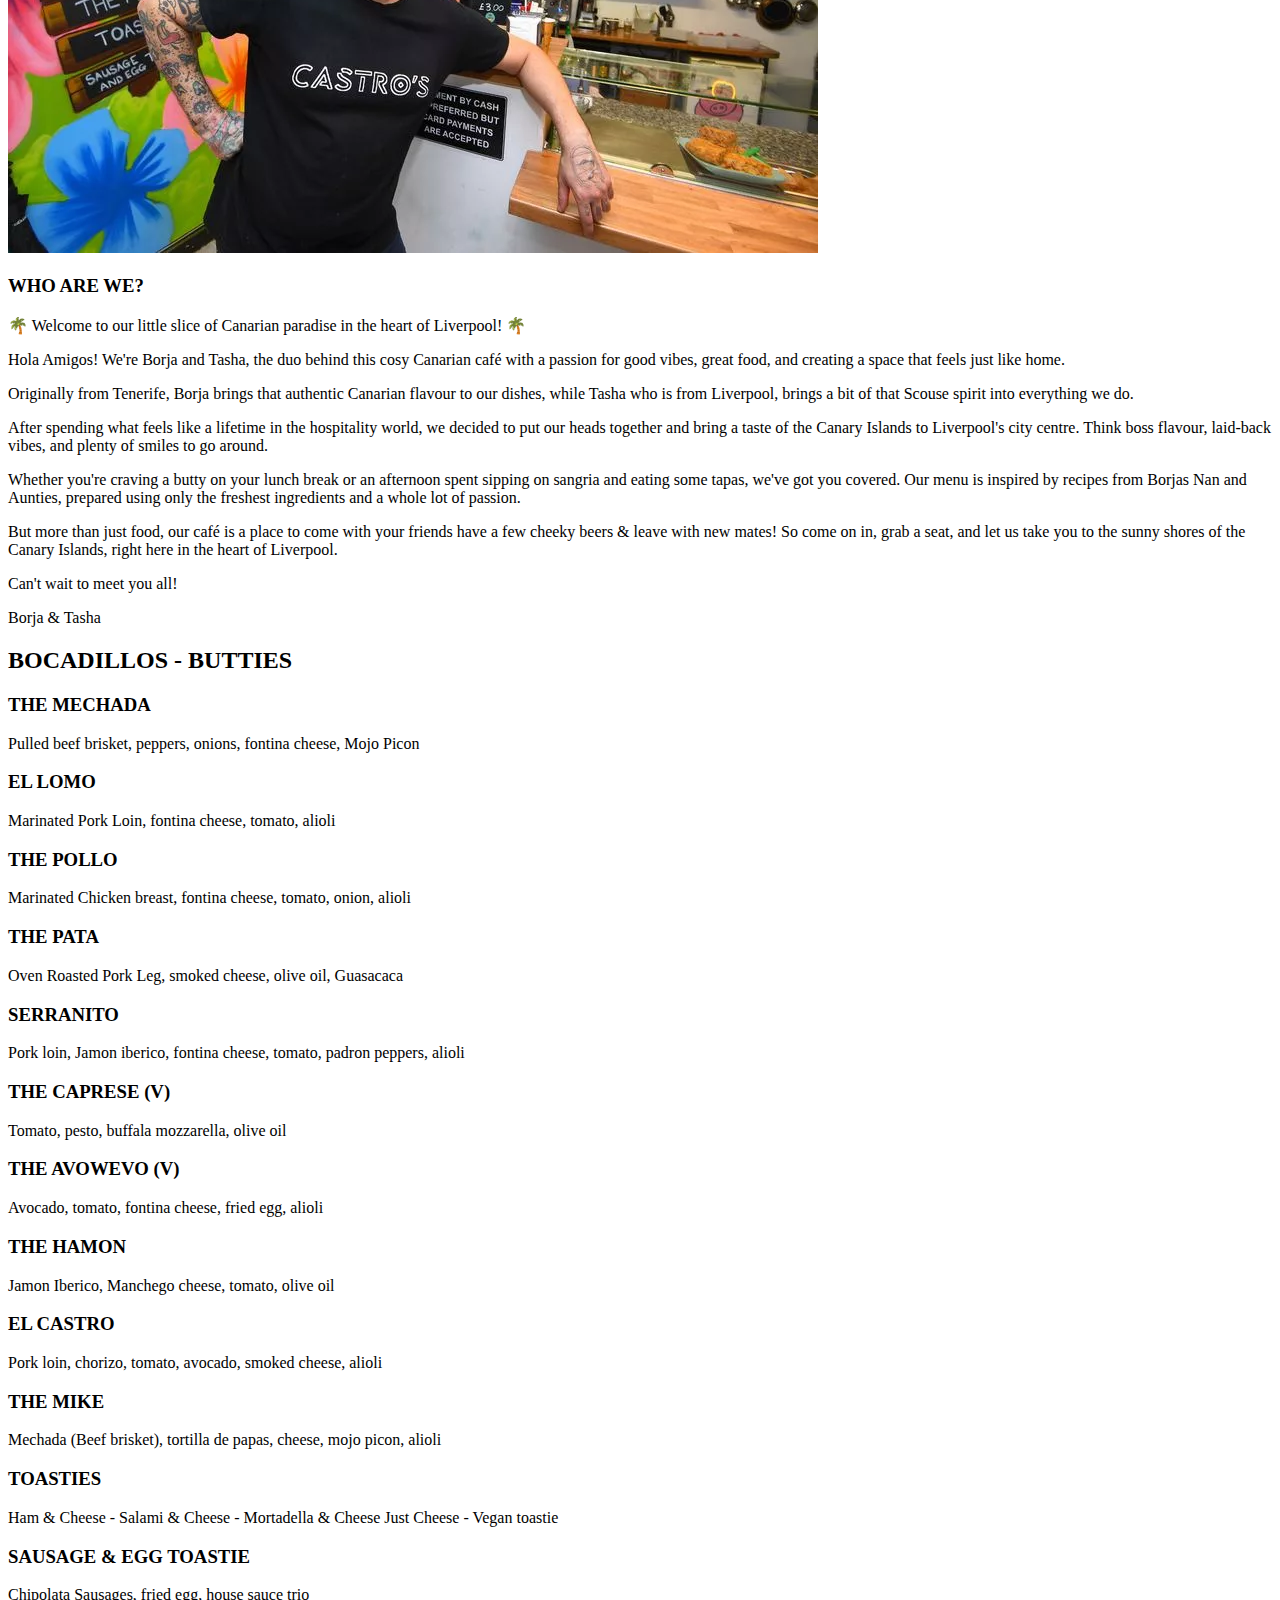
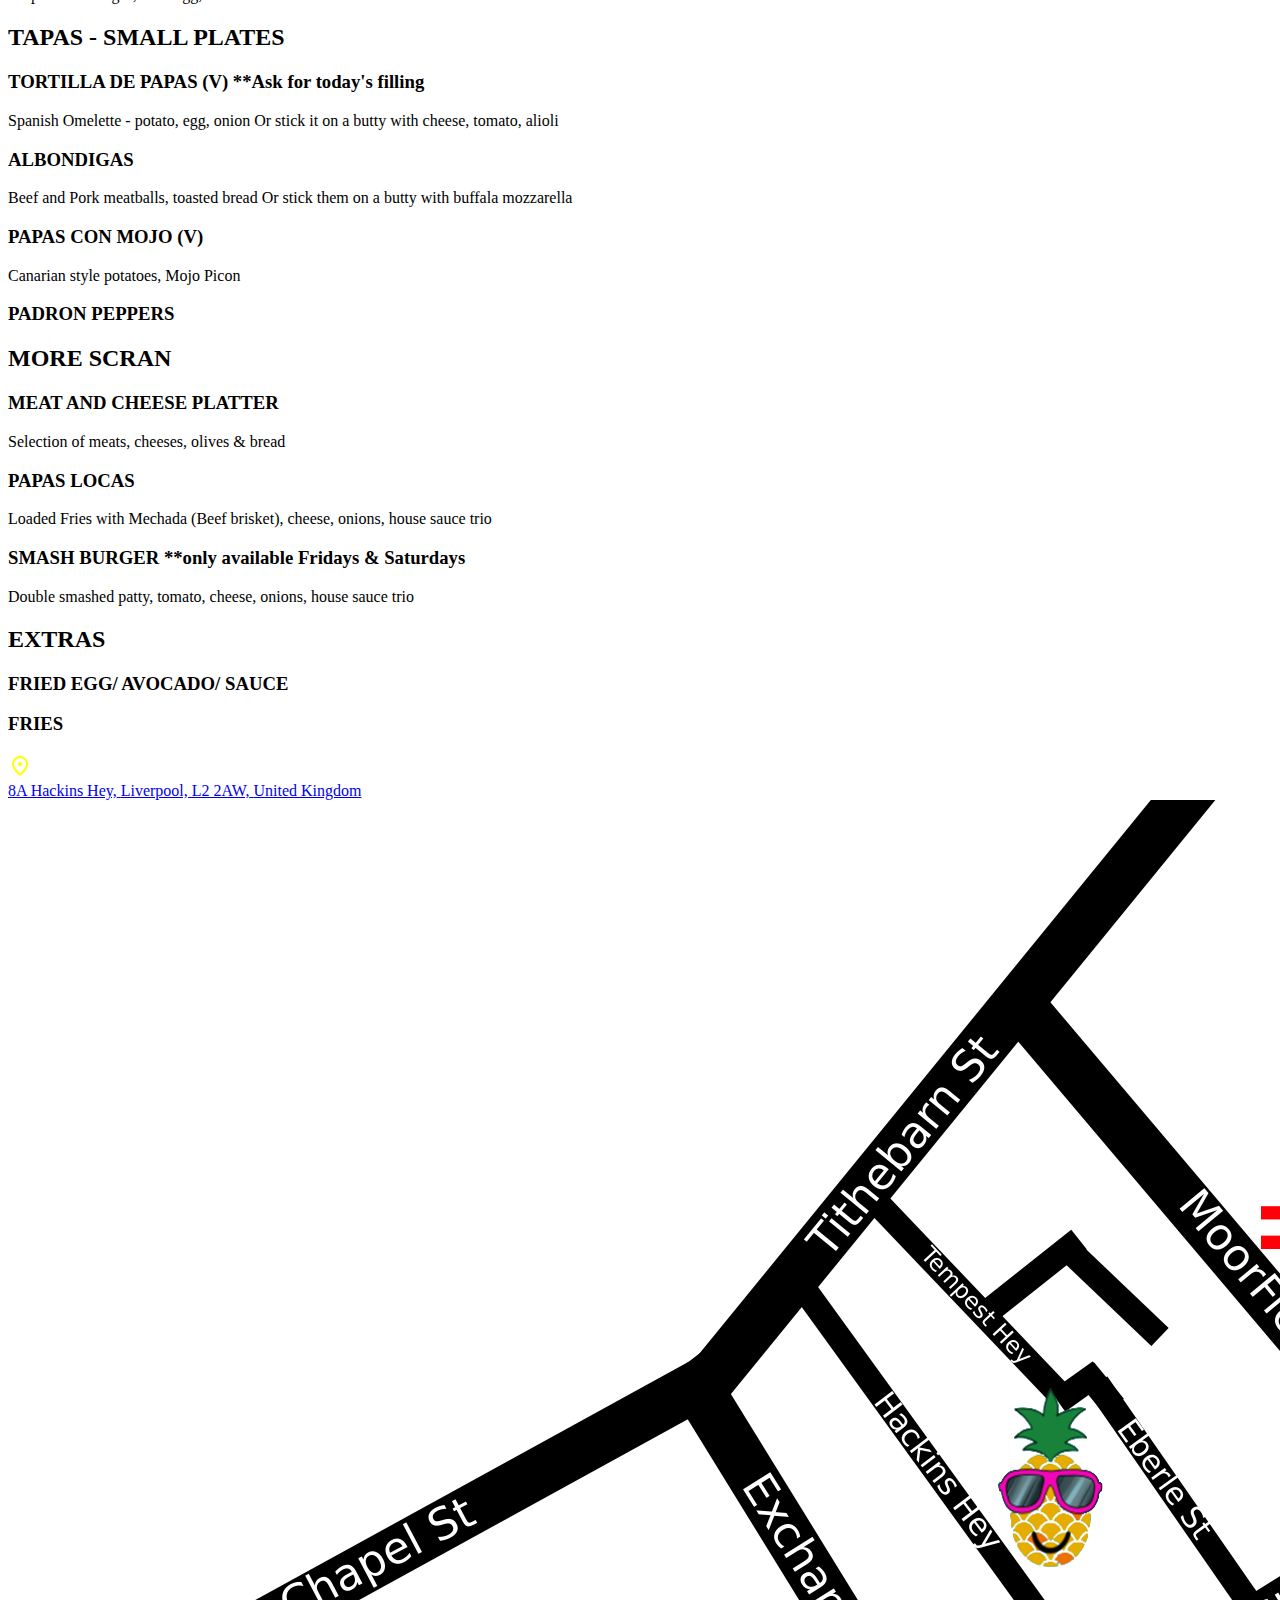
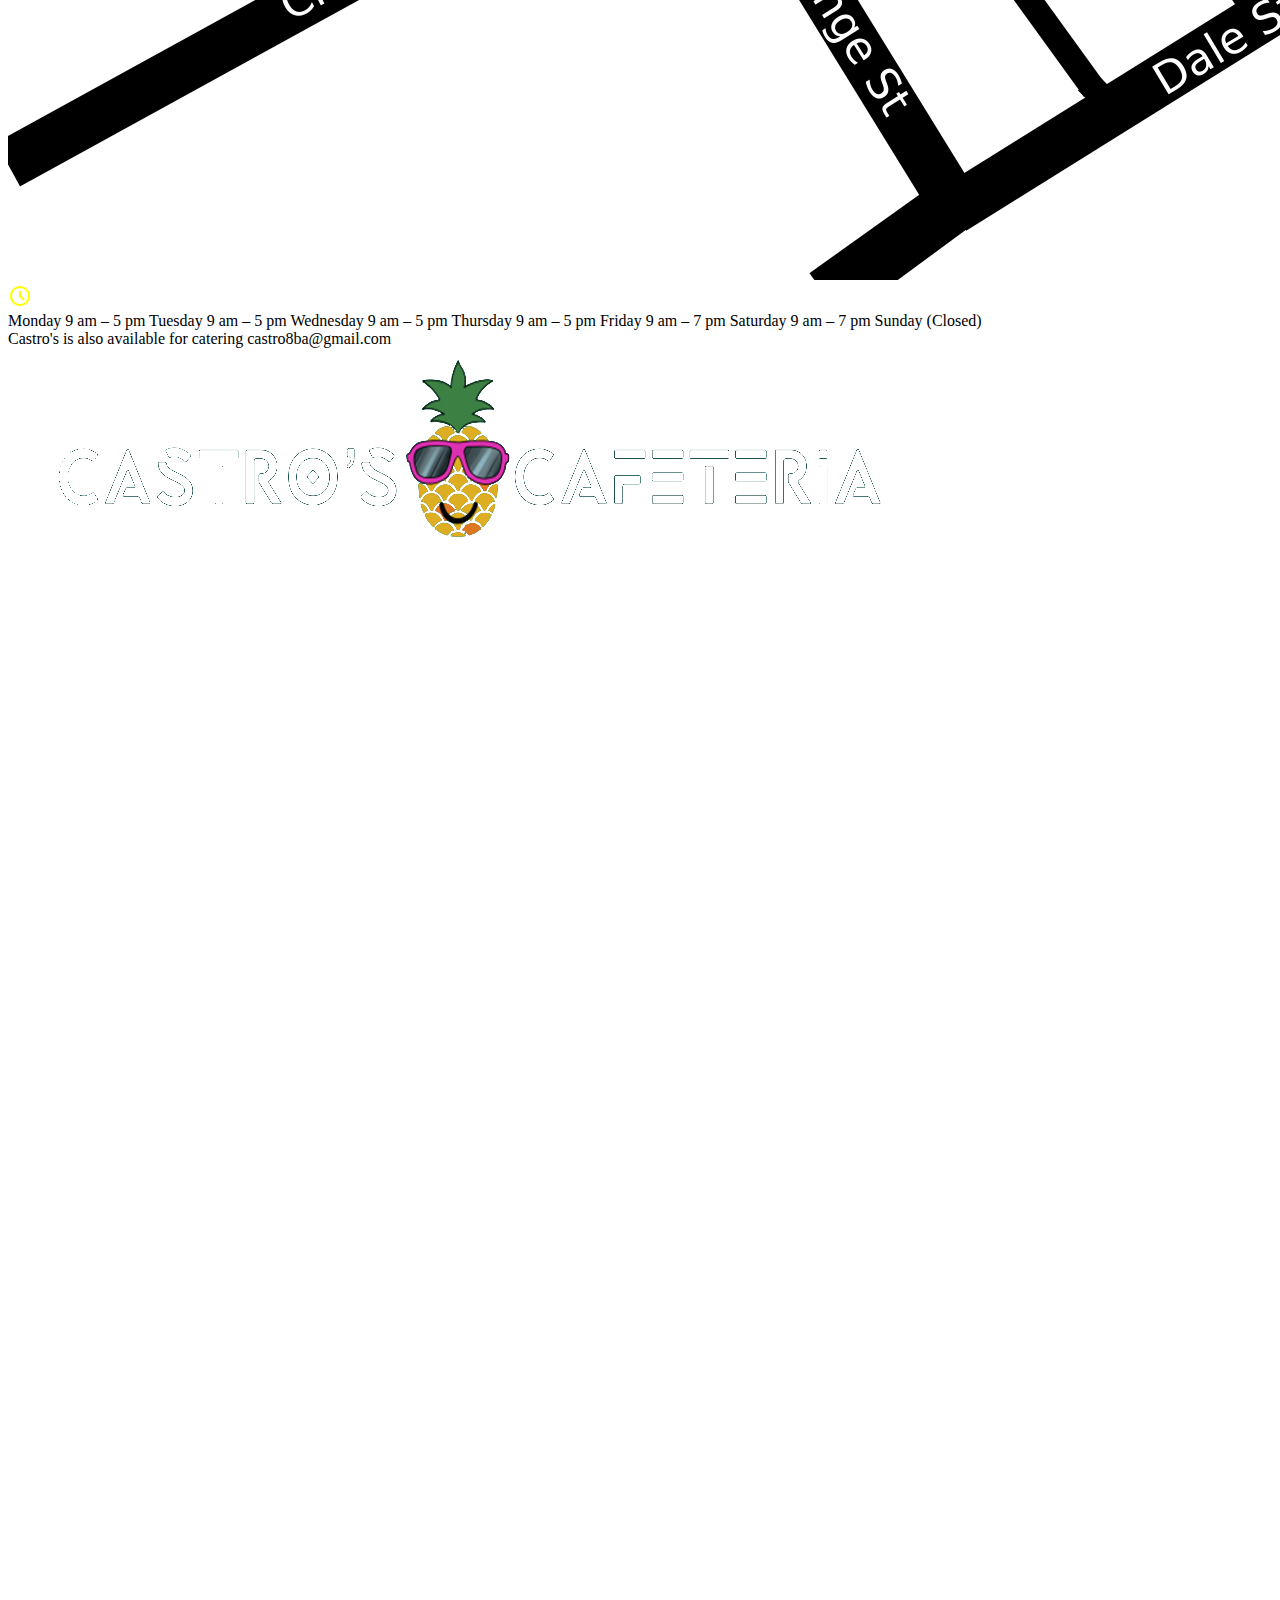
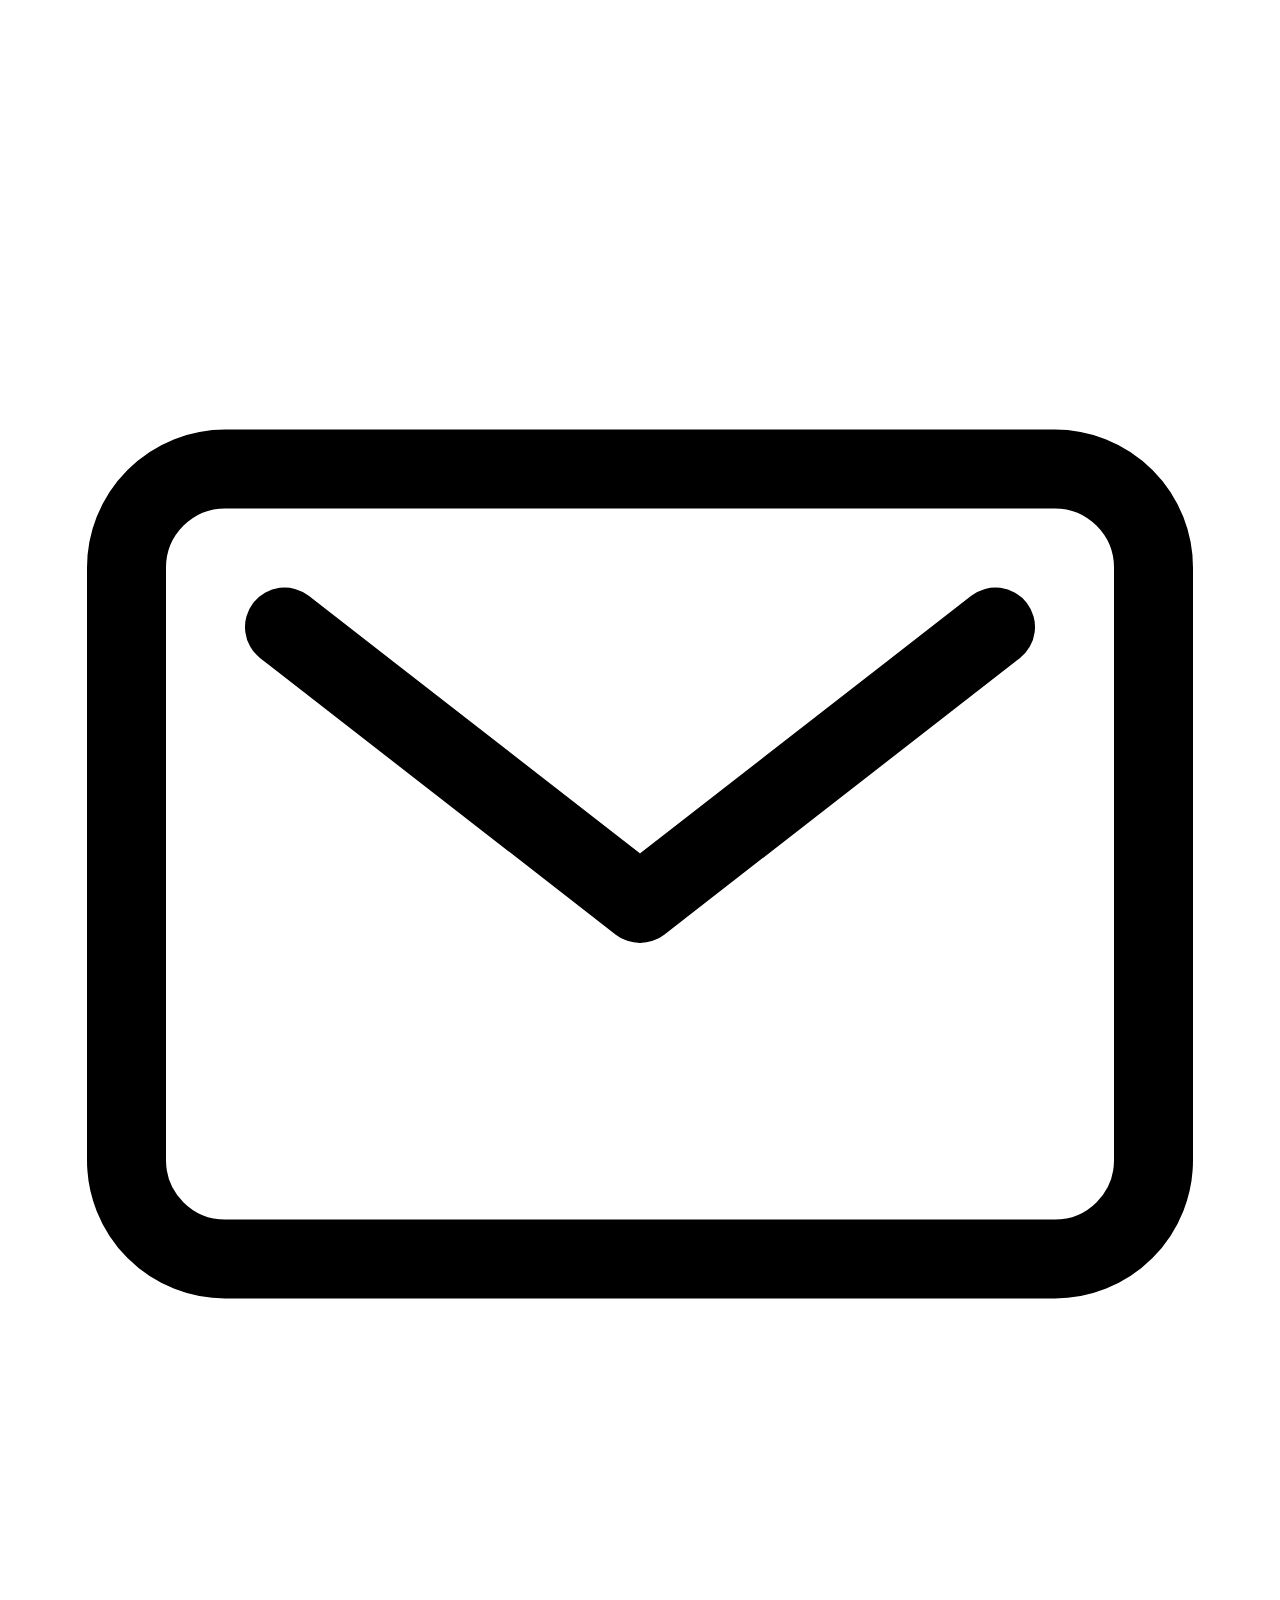
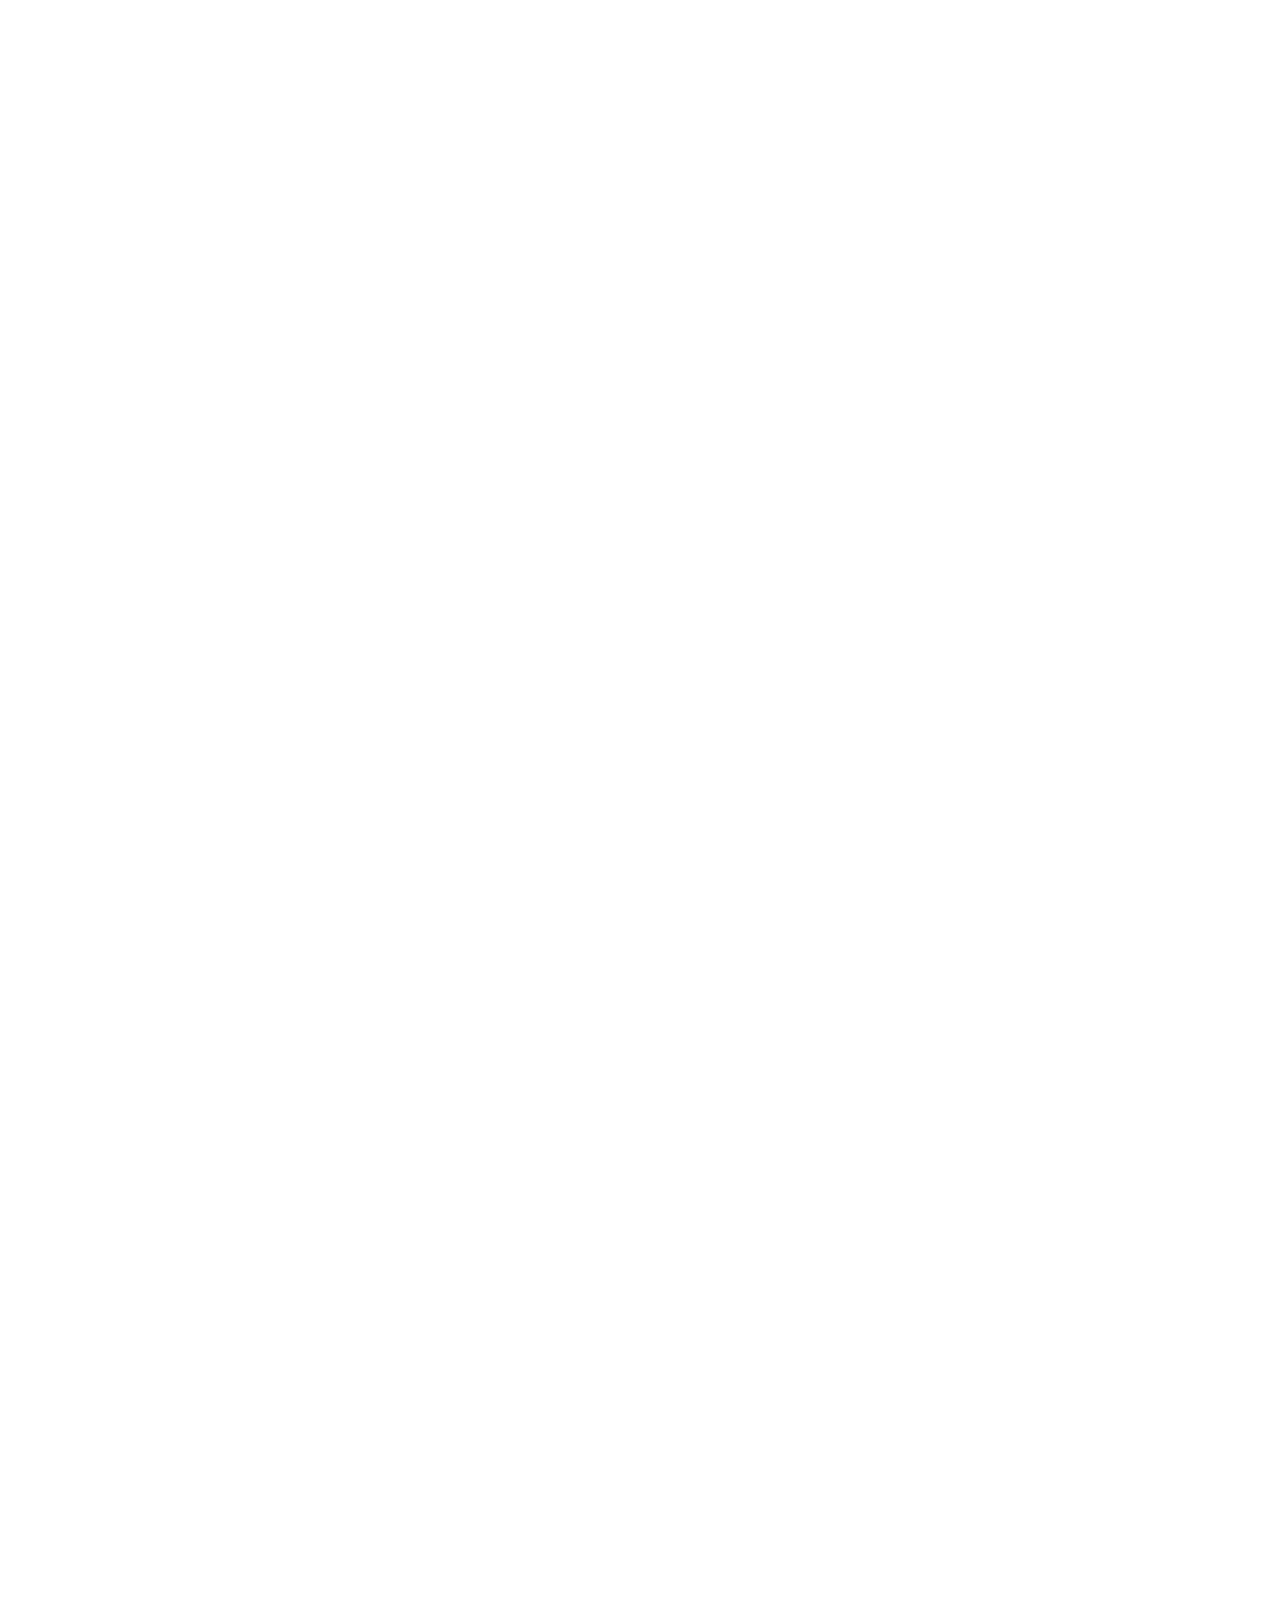
==== commit 5b4360c9: "Changes to some text and images" ====
--- a/index.html
+++ b/index.html
@@ -9,6 +9,15 @@
 </head>
 <body>
     <main id="top">
+        <div class="background-container">
+            <img src="images/main_image.png" alt="" class="showing background">
+            <img src="images/main_image2.JPG" alt="" class="background">
+            <img src="images/main_image3.JPG" alt="" class="background">
+            <img src="images/main_image4.JPG" alt="" class="background">
+            <img src="images/main_image5.JPG" alt="" class="background">
+
+        </div>
+
         <header class="top-nav">
             <div class="nav-menu">
                 <div class="left-nav">
@@ -60,6 +69,7 @@
  
             </div>
         </div>
+
     </main>
 
 
@@ -69,10 +79,16 @@
         </div>
         <div class="lil-leftside">
             <h3>WHO ARE WE?</h3>
-            <p>Castro's Cafeteria is a lively spot located near the Liverpool Exchange Quarter.</p>
-            <p>We, Borja and Natasha, are here to infuse Liverpool with the spirit of Tenerife.</p>
-            <p>At Castro's, you’ll experience a flavour adventure. Our family developed menu, boasts Tenerife's Mechada and more.</p>
-            <p>Castro's isn't just about food. Our cozy space turns strangers into friends creating a fusion of English and Spanish culture. Join us for unforgettable moments at Castro's Cafeteria!</p>
+            <p>🌴 Welcome to our little slice of Canarian paradise in the heart of Liverpool! 🌴</p>
+            <p>Hola Amigos! We're Borja and Tasha, the duo behind this cosy Canarian café with a passion for good vibes, great food, and creating a space that feels just like home.</p>
+            <p>Originally from Tenerife, Borja brings that authentic Canarian flavour to our dishes, while Tasha who is from Liverpool, brings a bit of that Scouse spirit into everything we do.</p>
+            <p>After spending what feels like a lifetime in the hospitality world, we decided to put our heads together and bring a taste of the Canary Islands to Liverpool's city centre. Think boss flavour, laid-back vibes, and plenty of smiles to go around.</p>
+            <p>Whether you're craving a butty on your lunch break or an afternoon spent sipping on sangria and eating some tapas, we've got you covered. Our menu is inspired by recipes from Borjas Nan and Aunties, prepared using only the freshest ingredients and a whole lot of passion.</p>
+            <p>But more than just food, our café is a place to come with your friends have a few cheeky beers & leave with new mates! So come on in, grab a seat, and let us take you to the sunny shores of the Canary Islands, right here in the heart of Liverpool.</p>
+            <p>Can't wait to meet you all!</p>
+            <p>Borja & Tasha</p>
+
+
         </div>
     </div>
 
@@ -80,13 +96,13 @@
 
     <div class="menu-section">
         <div class="butties">
-            <div class="title">
+            <div class="title hidden">
                 <h2>BOCADILLOS - BUTTIES</h2>
             </div>
             <div class="content">
 
                 <div class="column">
-                    <div class="buttie-cell">
+                    <div class="buttie-cell hidden">
                         <div class="buttie-title">
                             <h3>THE MECHADA</h3>
                         </div>
@@ -94,7 +110,7 @@
                             <span>Pulled beef brisket, peppers, onions, fontina cheese, Mojo Picon</span>
                         </div>
                     </div>
-                    <div class="buttie-cell">
+                    <div class="buttie-cell hidden">
                         <div class="buttie-title">
                             <h3>EL LOMO</h3>
                         </div>
@@ -102,7 +118,7 @@
                             <span>Marinated Pork Loin, fontina cheese, tomato, alioli</span>
                         </div>
                     </div>
-                    <div class="buttie-cell">
+                    <div class="buttie-cell hidden">
                         <div class="buttie-title">
                             <h3>THE POLLO</h3>
                         </div>
@@ -110,7 +126,7 @@
                             <span>Marinated Chicken breast, fontina cheese, tomato, onion, alioli</span>
                         </div>
                     </div>
-                    <div class="buttie-cell">
+                    <div class="buttie-cell hidden">
                         <div class="buttie-title">
                             <h3>THE PATA</h3>
                         </div>
@@ -122,7 +138,7 @@
                 </div>
 
                 <div class="column">
-                    <div class="buttie-cell">
+                    <div class="buttie-cell hidden">
                         <div class="buttie-title">
                             <h3>SERRANITO</h3>
                         </div>
@@ -130,7 +146,7 @@
                             <span>Pork loin, Jamon iberico, fontina cheese, tomato, padron peppers, alioli</span>
                         </div>
                     </div>
-                    <div class="buttie-cell">
+                    <div class="buttie-cell hidden">
                         <div class="buttie-title">
                             <h3>THE CAPRESE (V)</h3>
                         </div>
@@ -138,7 +154,7 @@
                             <span>Tomato, pesto, buffala mozzarella, olive oil</span>
                         </div>
                     </div>
-                    <div class="buttie-cell">
+                    <div class="buttie-cell hidden">
                         <div class="buttie-title">
                             <h3>THE AVOWEVO (V)</h3>
                         </div>
@@ -146,7 +162,7 @@
                             <span>Avocado, tomato, fontina cheese, fried egg, alioli</span>
                         </div>
                     </div>
-                    <div class="buttie-cell">
+                    <div class="buttie-cell hidden">
                         <div class="buttie-title">
                             <h3>THE HAMON</h3>
                         </div>
@@ -157,7 +173,7 @@
                 </div>
 
                 <div class="column">
-                    <div class="buttie-cell">
+                    <div class="buttie-cell hidden">
                         <div class="buttie-title">
                             <h3>EL CASTRO</h3>
                         </div>
@@ -165,7 +181,7 @@
                             <span>Pork loin, chorizo, tomato, avocado, smoked cheese, alioli</span>
                         </div>
                     </div>
-                    <div class="buttie-cell">
+                    <div class="buttie-cell hidden">
                         <div class="buttie-title">
                             <h3>THE MIKE</h3>
                         </div>
@@ -173,7 +189,7 @@
                             <span>Mechada (Beef brisket), tortilla de papas, cheese, mojo picon, alioli</span>
                         </div>
                     </div>
-                    <div class="buttie-cell">
+                    <div class="buttie-cell hidden">
                         <div class="buttie-title">
                             <h3>TOASTIES</h3>
                         </div>
@@ -182,7 +198,7 @@
                             <span>Just Cheese - Vegan toastie</span>
                         </div>
                     </div>
-                    <div class="buttie-cell">
+                    <div class="buttie-cell hidden">
                         <div class="buttie-title">
                             <h3>SAUSAGE & EGG TOASTIE</h3>
                         </div>
@@ -196,11 +212,11 @@
         </div>
 
         <div class="tapas-smallPlates">
-            <div class="title">
+            <div class="title hidden">
                 <h2>TAPAS - SMALL PLATES</h2>
             </div>
             <div class="tapa-content">
-                <div class="tapas-cell">
+                <div class="tapas-cell hidden">
                     <div class="tapas-title">
                         <h3>TORTILLA DE PAPAS (V) **Ask for today's filling</h3>
                     </div>
@@ -209,7 +225,7 @@
                         <span>Or stick it on a butty with cheese, tomato, alioli</span>
                     </div>
                 </div>
-                <div class="tapas-cell">
+                <div class="tapas-cell hidden">
                     <div class="tapas-title">
                         <h3>ALBONDIGAS</h3>
                     </div>
@@ -218,7 +234,7 @@
                         <span>Or stick them on a butty with buffala mozzarella</span>
                     </div>
                 </div>
-                <div class="tapas-cell">
+                <div class="tapas-cell hidden">
                     <div class="tapas-title">
                         <h3>PAPAS CON MOJO (V)</h3>
                     </div>
@@ -226,7 +242,7 @@
                         <span>Canarian style potatoes, Mojo Picon</span>
                     </div>
                 </div>
-                <div class="tapas-cell last">
+                <div class="tapas-cell last hidden">
                     <div class="tapas-title">
                         <h3>PADRON PEPPERS</h3>
                     </div>
@@ -237,11 +253,11 @@
         </div>
 
         <div class="moreScran">
-            <div class="title">
+            <div class="title hidden">
                 <h2>MORE SCRAN</h2>
             </div>
             <div class="scran-content">
-                <div class="moreScran-cell">
+                <div class="moreScran-cell hidden">
                     <div class="moreScran-title">
                         <h3>MEAT AND CHEESE PLATTER</h3>
                     </div>
@@ -249,7 +265,7 @@
                         <span>Selection of meats, cheeses, olives & bread</span>
                     </div>
                 </div>
-                <div class="moreScran-cell">
+                <div class="moreScran-cell hidden">
                     <div class="moreScran-title">
                         <h3>PAPAS LOCAS</h3>
                     </div>
@@ -257,7 +273,7 @@
                         <span>Loaded Fries with Mechada (Beef brisket), cheese, onions, house sauce trio</span>
                     </div>
                 </div>
-                <div class="moreScran-cell last">
+                <div class="moreScran-cell last hidden">
                     <div class="moreScran-title">
                         <h3>SMASH BURGER **only available Fridays & Saturdays</h3>
                     </div>
@@ -270,14 +286,14 @@
         </div>
 
         <div class="extras">
-            <div class="title">
+            <div class="title hidden">
                 <h2>EXTRAS</h2>
             </div>
-            <div class="extras-content">
+            <div class="extras-content hidden">
                 <div class="extras-title">
                     <h3>FRIED EGG/ AVOCADO/ SAUCE</h3>
                 </div>
-                <div class="extras-title">
+                <div class="extras-title hidden">
                     <h3>FRIES</h3>
                 </div>
             </div>
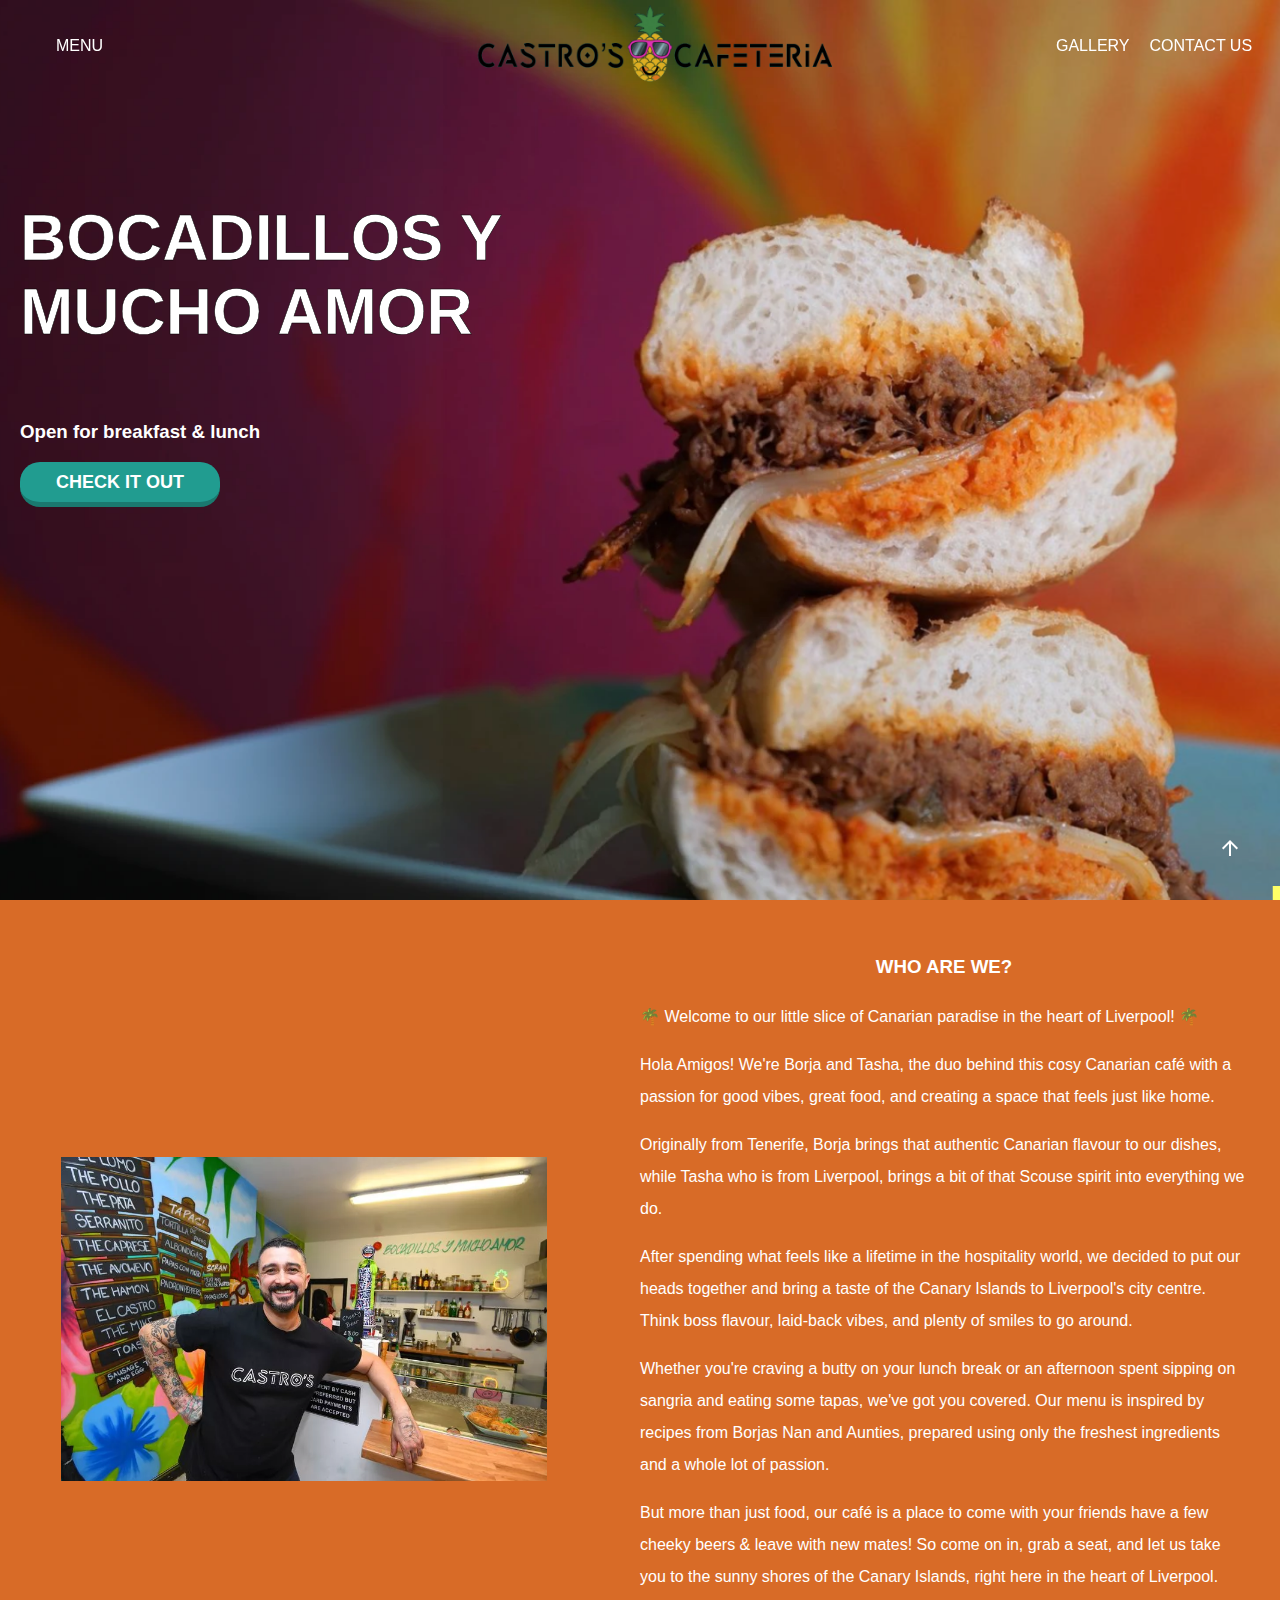
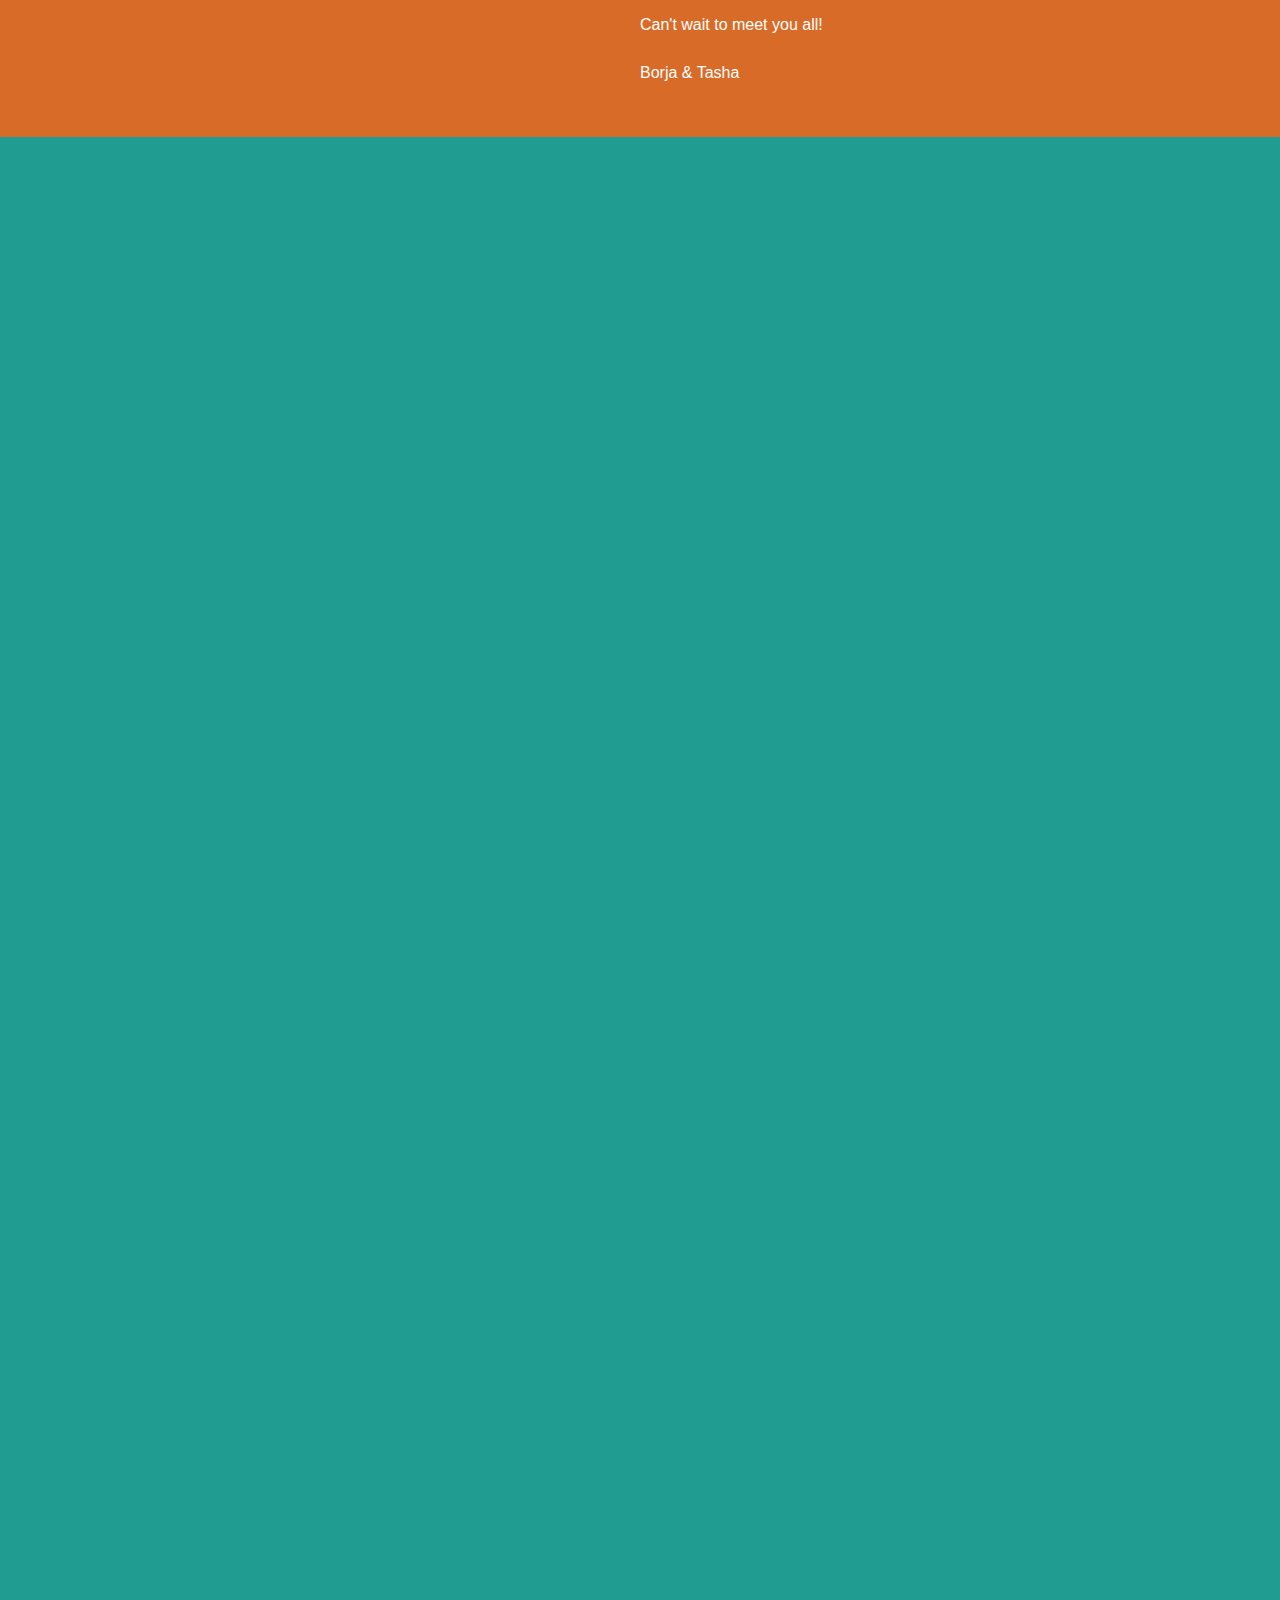
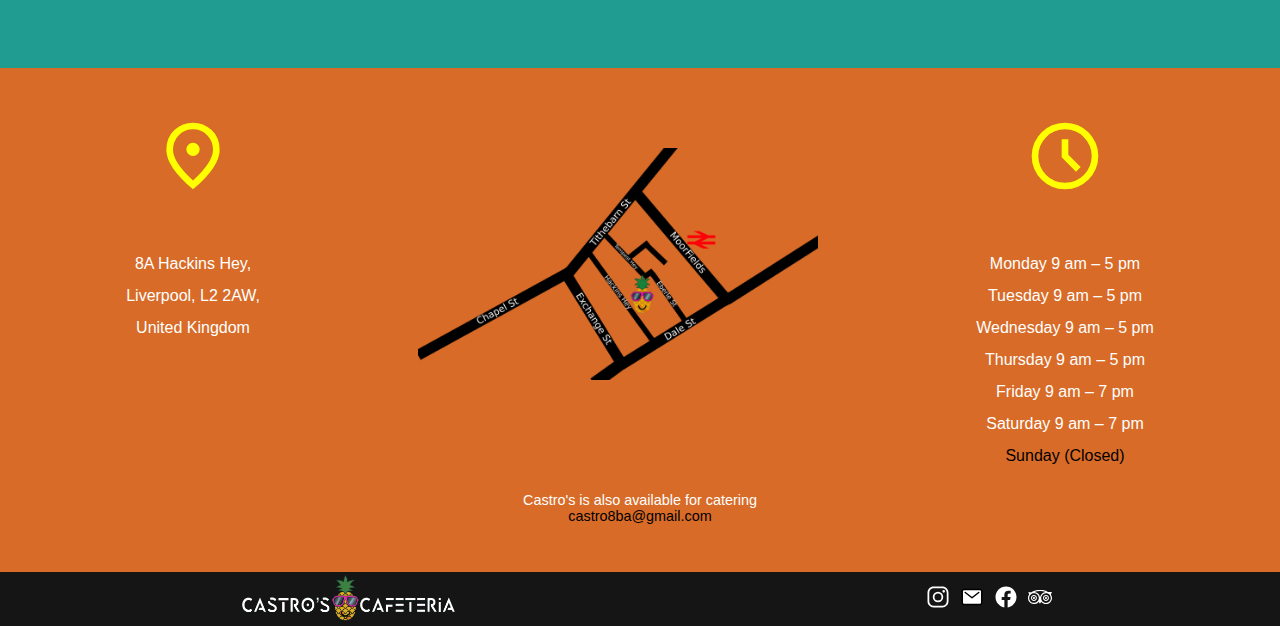
==== commit 4a3bad98: "Update index.html" ====
--- a/index.html
+++ b/index.html
@@ -4,8 +4,8 @@
     <meta charset="UTF-8">
     <meta name="viewport" content="width=device-width, initial-scale=1.0">
     <title>CASTRO'S</title>
-    <link rel="stylesheet" href="../castroWebsite/style.css">
-    <script src="../castroWebsite/index.js" defer></script>
+    <link rel="stylesheet" href="style.css">
+    <script src="index.js" defer></script>
 </head>
 <body>
     <main id="top">
@@ -423,4 +423,4 @@
             </div>
     </footer>
 </body>
-</html>+</html>
--- a/style.css
+++ b/style.css
@@ -0,0 +1,1146 @@
+:root {
+    --primary-color:#219C90;
+    --secondary-color:#d86b27;
+    --third-color: #c26124;
+}
+
+.email-logo{
+    cursor: pointer;
+}
+
+.top-right-nav .nav-items, .left-nav .nav-items {
+    width: 15rem;
+}
+
+.body-no-scroll {
+    overflow: hidden;
+}
+
+html, body {
+    margin: 0;
+    /* box-sizing: border-box; */
+    font-family: "Calibri", sans-serif;
+}
+
+body {
+    margin: 0;
+    /* box-sizing: border-box; */
+    /* font-family: "Calibri", sans-serif; */
+    height: 100%; /* Make sure the body takes the full height of the viewport */
+    width: 100%;
+    /* overflow: auto; Enable scrolling by default */
+}
+
+
+.location-info a span{
+    text-decoration: none;
+
+    color: white;
+    display: flex;
+    flex-direction: column;
+}
+
+a {
+    text-decoration: none;
+}
+
+.info-section {
+    align-items: center;
+}
+
+
+.info-catering {
+    width: 10rem;
+}
+
+.extras {
+    padding-bottom: 2rem;
+}
+
+header {
+    position: fixed;
+    top: 0;
+    left: 0;
+    width: 100%;
+    /* display: flex; */
+    transition: 0.6s;
+}
+
+header.sticky {
+    z-index: 3;
+    padding: 5px 0;
+    background: var(--third-color);
+    color: black;
+}
+
+header.sticky .logo {
+    color: black;
+}
+
+header.sticky .bar {
+    background-color: white;
+}
+
+header.sticky li a{
+    color: white;
+}
+
+
+.img-divider img {
+    height: 5rem;
+    width: 5rem;
+}
+
+.footer-logo {
+    width: 15rem;
+}
+.title {
+    --text-divider-gap: 1rem;
+    display: flex;
+    align-items: center;
+    font-size: 0.9375rem;
+    text-transform: uppercase;
+    letter-spacing: 0.1em;
+  }
+  
+  .title::before, .title::after {
+    content: '';
+    height: 2px;
+    background-color: silver;
+    /* flex-grow: 1; */
+    width: 10rem;
+  }
+  
+  .title::before {
+    margin-right: var(--text-divider-gap);
+  }
+  
+  .title::after {
+    margin-left: var(--text-divider-gap);
+  }
+
+
+  .hidden {
+    opacity: 0;
+    filter: blur(5px);
+    transform: translateX(-100%);
+    transition: all 1s;
+}
+
+/* animation design  */
+
+
+
+.hidden {
+    opacity: 0;
+    filter: blur(5px);
+    transform: translateX(-100%);
+    transition: all 1s;
+}
+
+.show {
+opacity: 1;
+filter: blur(0);
+transform: translateX(0);
+}
+
+
+.blur {
+    background-image: none;
+    backdrop-filter: blur(10px);
+    background-color: white; /* Adjust the opacity as needed */
+}
+@media only screen and (max-width: 966px) {
+    body, html {
+        overflow-x: hidden;
+        width: 100vw;
+    }
+    .info-cell a img {
+        width: 100%;
+    }
+    main {
+        color: white;
+        height: 100vh;
+        width: 100vw;
+        display: flex;
+        /* flex-direction: column;
+        background-image: url('images/main_image.png');
+        background-size: auto;
+        background-repeat: no-repeat;
+        background-position: center left -650px; */
+
+    }
+
+    .background-container {
+        position: absolute;
+        left: 0; top: 0;
+        width: 100vw;
+        min-height: 100vh;
+        z-index: -5;
+        /* background-image: url('images/main_image.png'); */
+        /* background-size: cover;
+        background-repeat: no-repeat;
+        background-position: center;    */
+    }
+
+    .background {
+        position: absolute;
+        width: 100vw;
+        height: 100vh;
+        object-fit: cover;
+        opacity: 0;
+        transition: opacity 1s ease-in-out;
+    }
+
+    .showing {
+        opacity: 1;
+        z-index: -1;
+        transition: none;
+    }
+    
+    .left-nav {
+        display: none;
+    }
+
+    .nav-menu {
+        display: flex;
+        align-items: center;
+        justify-content: space-between;
+        margin: 10px;
+    }
+    
+    .logo {
+        text-decoration: none;
+        color: white;
+        display: flex;
+        flex-direction: column;
+        justify-content: center;
+        text-align: center;
+        width: 15rem;
+    }
+    
+    .logo-title {
+        font-size: 0.6rem;
+    }
+    
+    .logo-content {
+
+        display: flex;
+        gap: 10px;
+        justify-content: center;
+    }
+
+    .logo-content span {
+        font-size: 0.6rem;
+    }
+    
+    .right-nav {
+        display: none;
+    }
+    
+    .hamburger {
+        display: block;
+        z-index: 2;
+    }
+
+    .hamburger.active .bar:nth-child(2) {
+        opacity: 0;
+    }
+
+    .hamburger.active .bar:nth-child(1) {
+        transform: translateY(8px) rotate(45deg);
+    }
+
+    .hamburger.active .bar:nth-child(3) {
+        transform: translateY(-8px) rotate(-45deg);
+    }
+
+    .nav-menu-phone {
+        position: fixed;
+        height: 100vh;
+        left: -100%;
+        top: 0;
+        padding-top: 70px;
+        font-size: 2rem;
+        z-index: 1;
+        gap: 0;
+        flex-direction: column;
+        background: rgba(255, 255, 255, 0.2); 
+        backdrop-filter: blur(8px); 
+        -webkit-backdrop-filter: blur(8px);
+        width: 100%;
+        text-align: center;
+        transition: 0.3s;
+    }
+
+    .nav-menu-phone .nav-items {
+        height: 80%;
+        display: flex;
+        flex-direction: column;
+        /* align-items: ; */
+        justify-content: space-around;
+    }
+
+    
+
+    .nav-items {
+        margin: 16px 0;
+        list-style: none;
+        line-height: 2rem;
+    }
+
+    .nav-items li a {
+        color: white;
+        text-decoration: none;
+        transition: 0.7s ease;
+
+    }
+
+    .nav-items li a:hover {
+        color: black;
+    }
+    
+    .nav-menu-phone.active {
+        left: 0;
+
+    }
+
+
+
+    .main-screen {
+        margin-top: 100px;
+        display: flex;
+        flex-direction: column;
+        width: 30rem;
+    }
+    
+    .rightSide {
+        padding-top: 3rem;
+        margin-left: 20px;
+        display: flex;
+        flex-direction: column;
+    }
+    
+    .rightSide button {
+        width: 9rem;
+    }
+    
+    .lil-about-us {
+        width: 100vw;
+        background-color: var(--secondary-color);
+
+    }
+
+    .lil-rightside {
+        padding-top: 2rem;
+        display: flex;
+        justify-content: center;
+        align-items: center;
+    }
+    
+    .lil-rightside img {
+        width: 80%;
+    }
+    
+    .lil-leftside {
+        color: white;
+        display: flex;
+        flex-direction: column;
+        text-align: center;
+    }
+
+    .lil-leftside {
+        padding: 2rem;
+    }
+    
+    
+    .menu-section {
+        background-color: var(--primary-color);
+    }
+    
+    .title {
+        padding-top: 3rem;
+        justify-content: center;
+        text-align: center;
+    }
+    .title h2 {
+        /* margin: 0; */
+        padding: 20px;
+    }
+    
+    .content {
+        display: flex;
+        flex-direction: column;
+        justify-content: center;
+        align-items: center;
+        gap: 20px;
+    
+    }
+    
+    .buttie-cell {
+        display: flex;
+        flex-direction: column;
+        text-align: center;
+        width: 15rem;
+        height: 6rem;
+        margin: 2rem;
+    }
+    
+    span {
+        font-size: .9rem;
+    }
+    
+    .tapas-smallPlates {
+        display: flex;
+        flex-direction: column;
+        text-align: center;
+        /* padding: 15px; */
+    }
+    
+    .tapa-title {
+        margin: 3rem;
+    }
+    
+    .tapa-content {
+        gap: 20px;
+        display: flex;
+        flex-direction: column;
+        justify-content: center;
+        align-items: center;
+    }
+    
+    .column {
+        margin: -1.5rem;
+    }
+
+    .tapas-cell {
+        width: 15rem;
+        /* height: 6rem; */
+        margin: 1rem;
+        display: flex; 
+        flex-direction: column;
+        justify-content: center;
+        align-items: center;
+    }
+
+    .last {
+        margin-bottom: -3rem;
+    }
+
+    .moreScran-cell.last {
+        margin-bottom: -0.5rem;
+    }
+    
+    .tapas-title {
+        text-wrap: wrap;
+    }
+    
+    .tapas-content {
+        display: flex;
+        flex-direction: column;
+    }
+    
+    .moreScran {
+        display: flex;
+        flex-direction: column;
+        text-align: center;
+        padding: 15px;
+        /* margin-bottom: 3.5rem; */
+    }
+    
+    .scran-content {
+        display: flex;
+        flex-direction: column;
+        justify-content: center;
+        align-items: center;
+        gap: 20px;
+    }
+    
+    .moreScran-cell {
+        width: 15rem;
+        height: 6rem;
+        margin: 2rem;
+        display: flex; 
+        flex-direction: column;
+        justify-content: center;
+        align-items: center;
+    }
+    
+    .moreScran-title {
+        text-wrap: wrap;
+    
+    }
+    
+    .moreScran-content {
+        text-wrap: wrap;
+    }
+    
+    .extras {
+        display: flex;
+        flex-direction: column;
+        justify-content: center;
+        align-items: center;
+        text-align: center;
+    }
+    
+    .info-section {
+        background-color: var(--secondary-color);
+        padding-top: 3rem;
+        padding-bottom: 3rem;
+        display: flex;
+        flex-direction: column;
+        width: 100%;
+        height: 100%;
+    }
+
+    .info-cell {
+        margin-bottom: 5rem;
+    }
+    
+    .info-main-content {
+        /* width: 100%; */
+        text-align: center;
+        color: white;
+        display: flex;
+        flex-direction: column;
+        justify-content: space-evenly;
+    
+    }
+    
+    .icon img {
+        height: 5rem;
+        fill: black;
+    }
+
+    .info-cell a img{
+        margin: 2rem;
+        width: 80vw;
+    }
+    
+    .location-info {
+        display: flex;
+        flex-direction: column;
+    }
+    
+
+    .location-info a {
+        color: black;
+        text-decoration: none;
+    }
+
+    .location-info, .timetable-info, .info-content {
+        line-height: 2rem;
+        margin-top: 3rem;
+    }
+    
+    .location-info span, .timetable-info span, .info-content span {
+        font-size: 1rem;
+    }
+    
+    .timetable-info {
+        display: flex;
+        flex-direction: column;
+    }
+    
+    .info-catering {
+        display: flex;
+        flex-direction: column;
+        margin-top: 20px;
+        text-align: center;
+        justify-content: center;
+    }
+
+    footer {
+        background-color: rgb(22, 21, 21);
+        color: white;
+        display: flex;
+        align-items: center;
+        /* height: 30vh; */
+        font-weight: bold;
+        line-height: 1.2rem;
+    }
+
+    .main-footer-content {
+        margin: 2rem 0;
+        width: 100%;
+        height: 100%;
+        display: flex;
+        flex-direction: column;
+        align-items: center;
+        justify-content: center;
+    }
+
+    .footer-left-side, .footer-right-side {
+        display: flex;
+        flex-direction: column;
+    }
+
+    .footer-left-side {
+        align-items: center;
+        gap: 1rem;
+        margin-left: 1rem;
+    }
+
+    .footer-right-side {
+        /* margin-top: 3rem;    */
+        justify-content: center;
+        align-items: center;
+    }
+
+    
+    .footer-image img {
+        height: 10rem;
+        width: 10rem;
+    }
+
+    .footer-image.computer {
+        display: none;
+    }
+
+    
+
+}
+
+
+
+@media only screen and (min-width: 966px) {
+
+    .menu {
+        padding-top: 3rem;
+    }
+
+    .lil-rightside img {
+        display: none;
+    }
+
+    body {
+        width: 100vw;
+        overflow-x: hidden;
+        margin: 0;
+        padding: 0;
+    }
+
+    header {
+        width: 100vw;
+    }
+
+
+    main {
+        width: 100%;
+        color: white;
+        min-height: 100%;
+        height: 100vh;
+        display: flex;
+        flex-direction: column;
+       
+    }
+
+    .background-container {
+        position: absolute;
+        left: 0; top: 0;
+        width: 100%;
+        min-height: 100vh;
+        z-index: -5;
+        /* background-image: url('images/main_image.png'); */
+        /* background-size: cover;
+        background-repeat: no-repeat;
+        background-position: center;    */
+    }
+
+    .background {
+        position: absolute;
+        width: 100vw;
+        height: 100vh;
+        object-fit: cover;
+        opacity: 0;
+        transition: opacity 1s ease-in-out;
+    }
+
+    .showing {
+        opacity: 1;
+        z-index: -1;
+        transition: none;
+    }
+
+    .nav-menu-phone {
+        display: none;
+    }
+    
+    .nav-menu {
+        margin-left: 1rem;
+        margin-right: 1rem;
+
+        width: 100%;
+        display: flex;
+        justify-content: space-between;
+        align-items: center;
+        /* justify-content: center; */
+    }
+    
+    .left-nav {
+        display: flex;
+        /* gap: 20px; */
+    }
+
+    .nav-items {
+        display: flex;
+        gap: 20px;
+    }
+
+    .nav-items li {
+        list-style: none;
+    }
+
+    .nav-items li a:hover {
+        color: black;
+    }
+
+    .nav-items li a {
+        color: white;
+        text-decoration: none;
+        transition: 0.7s ease;
+    }
+
+    .hamburger {
+        display: none;
+    }
+
+
+    
+    .logo {
+        text-decoration: none;
+        color: white;
+        display: flex;
+        flex-direction: column;
+        justify-content: center;
+        text-align: center;
+        width: 25rem;
+    }
+    
+    .logo-content {
+        display: flex;
+        justify-content: center;
+        gap: 10px;
+    }
+    
+    .right-nav {
+        display: flex;
+        flex-direction: column;
+    }
+    
+    .top-right-nav {
+        display: flex;
+        gap: 20px;
+    }
+    
+    
+    .main-screen {
+        margin-top: 100px;
+        display: flex;
+        flex-direction: column;
+        width: 30rem;
+    
+    }
+    
+    .rightSide {
+        padding-top: 3rem;
+        margin-left: 20px;
+        display: flex;
+        flex-direction: column;
+    }
+    
+    .rightSide button {
+        width: 9rem;
+    }
+    
+    .rightSide h2 {
+        font-size: 4rem;
+        width: 38rem;
+        text-wrap: wrap;
+    }
+    
+    .menu-section {
+        background-color: var(--primary-color);
+        /* padding-top: 4rem; */
+    }
+    
+    .title {
+        padding-top: 3rem;
+        justify-content: center;
+        text-align: center;
+    }
+    .title h2 {
+        margin: 0;
+        padding: 20px;
+    }
+    
+    .content {
+        display: flex;
+        justify-content: center;
+        gap: 20px;
+    
+    }
+    
+    .buttie-cell {
+        display: flex;
+        flex-direction: column;
+        text-align: center;
+        width: 15rem;
+        height: 6rem;
+        margin: 2rem;
+    }
+    
+    span {
+        font-size: .9rem;
+    }
+    
+    .tapas-smallPlates {
+        display: flex;
+        flex-direction: column;
+        text-align: center;
+        /* padding: 15px; */
+    }
+    
+    .tapa-title {
+        margin: 3rem;
+    }
+    
+    .tapa-content {
+        gap: 20px;
+        display: flex;
+        justify-content: center;
+    }
+    
+    .tapas-cell {
+        width: 15rem;
+        height: 6rem;
+        margin: 2rem;
+        display: flex; 
+        flex-direction: column;
+        justify-content: center;
+        align-items: center;
+    }
+    
+    .tapas-title {
+        text-wrap: wrap;
+    }
+    
+    .tapas-content {
+        display: flex;
+        flex-direction: column;
+    }
+    
+    .moreScran {
+        display: flex;
+        flex-direction: column;
+        text-align: center;
+        padding: 15px;
+        /* margin-bottom: 3.5rem; */
+    }
+    
+    .scran-content {
+        display: flex;
+        justify-content: center;
+        gap: 20px;
+    }
+    
+    .moreScran-cell {
+        width: 15rem;
+        height: 6rem;
+        margin: 2rem;
+        display: flex; 
+        flex-direction: column;
+        justify-content: center;
+        align-items: center;
+    }
+    
+    .moreScran-title {
+        text-wrap: wrap;
+    
+    }
+    
+    .moreScran-content {
+        text-wrap: wrap;
+    }
+    
+    .extras {
+        display: flex;
+        flex-direction: column;
+        justify-content: center;
+        align-items: center;
+        text-align: center;
+    }
+
+ 
+    
+    footer {
+        background-color: rgb(22, 21, 21);
+        color: white;
+        display: flex;
+        align-items: center;
+        justify-content: center;
+        height: auto;
+        font-weight: bold;
+        line-height: 1.2rem;
+    }
+
+    .footer-right-side, .footer-left-side {
+        display: flex;
+        justify-content: space-around;
+        width: 100%;
+        align-items: center;
+    }
+
+    .footer-social-media {
+        display: flex;
+        gap: 10px;
+    }
+    
+    
+    .footer-title {
+        display: flex;
+        align-items: center;
+    }
+    h4 {
+        color: goldenrod;
+    }
+    
+    .main-footer-content {
+        width: 100%;
+        display: flex;
+        align-items: top;
+        justify-content: space-evenly;
+        gap: 30px;
+    }
+    
+    .location {
+        display: flex;
+        flex-direction: column;
+    }
+    
+    .location-content {
+        display: flex;
+        flex-direction: column;
+    }
+    
+    .timetable {
+        display: flex;
+        flex-direction: column;
+    }
+    
+    .timetable-content {
+        display: flex;
+        flex-direction: column;
+    }
+    
+    .footer-image img {
+        height: 10rem;
+        width: 10rem;
+    }
+    
+    .info-section {
+        background-color: var(--secondary-color);
+        color: white;
+        padding-top: 3rem;
+        padding-bottom: 3rem;
+        display: flex;
+        flex-direction: column;
+        width: 100%;
+        height: 100%;
+        /* background-color: rgb(229, 208, 22); */
+    }
+    a {
+        color: black;
+    }
+
+    .email {
+        color: black;
+    }
+    
+    .info-main-content {
+        /* width: 100%; */
+        text-align: center;
+        display: flex;
+        justify-content: space-evenly;
+        width: 100%;
+    
+    }
+    
+    .icon img {
+        height: 5rem;
+        fill: black;
+    }
+    
+    .location-info {
+        display: flex;
+        flex-direction: column;
+    }
+    
+    .location-info, .timetable-info, .info-content {
+        line-height: 2rem;
+        margin-top: 3rem;
+    }
+    
+    .location-info span, .timetable-info span, .info-content span {
+        font-size: 1rem;
+    }
+    
+    .timetable-info {
+        display: flex;
+        flex-direction: column;
+    }
+    
+    .info-catering {
+        width: 100%;
+        display: flex;
+        flex-direction: column;
+        margin-top: 20px;
+        text-align: center;
+        justify-content: center;
+
+    }
+    
+    
+    .lil-about-us {
+        color: white;
+        display: flex;
+        flex-direction: row;
+        width: 100%;
+        height: 100%;
+        background-color: var(--secondary-color);
+    
+    
+    }
+
+
+    
+    .lil-rightside{
+        /* background-image: url(images/castro.jpg);
+        background-size: cover;
+        background-repeat: no-repeat; */
+        width: 50vw;
+        display: flex;
+        justify-content: center;
+        align-items: center;
+        /* height: auto;
+        max-width: 100%; 
+        display: block;  */
+    }
+
+    .lil-rightside img {
+        display: flex;
+        width: 80%;
+    }
+    
+    .lil-leftside h3 {
+        text-align: center;
+    }
+    .lil-leftside {
+        width: 50vw;
+        margin: 2rem;
+        line-height: 2rem;
+    }
+
+
+    .footer-right-side.phone {
+        display: none;
+    }
+
+    .info-cell a img{
+        margin: 2rem;
+        width: 400px;
+    }
+}
+
+
+.hamburger {
+    cursor: pointer;
+}
+
+.bar {
+    display: block;
+    width: 25px;
+    height: 3px;
+    margin: 5px auto;
+    -webkit-transition: all 0.3s ease-in-out;
+    transition: all 0.3s ease-in-out;
+    background-color: white;
+}
+
+
+.footer-social-logo {
+    height: 2rem;
+    width: 2rem;
+}
+
+.up-container {
+    position: fixed;
+    bottom: 20px;
+    right: 20px;
+    height: 60px;
+    width: 60px;
+    display: flex;
+    justify-content: center;
+    align-items: center;
+}
+
+.up-container:hover {
+    background-color: rgba(255, 255, 255, 0.065);
+    border-radius: 50%;
+
+}
+
+.up-btn {
+
+    border: none;
+    background-color: transparent;
+}
+
+.up-btn img {
+    filter: brightness(0) invert(1);
+}
+
+
+.footer-social-media {
+    /* padding-right: 2rem; */
+}
+
+.footer-social-media img {
+    height: 1.5rem;
+    width: 1.5rem;
+
+}
+
+
+.original-button {
+    display: flex;
+    align-items: center;
+    justify-content: center;
+    line-height: 1;
+    text-decoration: none;
+    color: #ffffff;
+    font-size: 18px;
+    border-radius: 20px;
+    width: 200px;
+    height: 40px;
+    font-weight: bold;
+    border-bottom: 5px solid #1a796f;
+    transition: 0.3s;
+    background-color: var(--primary-color);
+  }
+  
+  .original-button:hover {
+    border-bottom-width: 0;
+    transform: translateY(5px);
+  }
+
+  .rightSide h2 {
+    font-weight: 800;
+    -webkit-text-fill-color: white; /* Will override color (regardless of order) */
+    -webkit-text-stroke-width: 0.5px; 
+   -webkit-text-stroke-color: black;
+  }
+   
+   .extras {
+    padding-bottom: 5rem;
+   }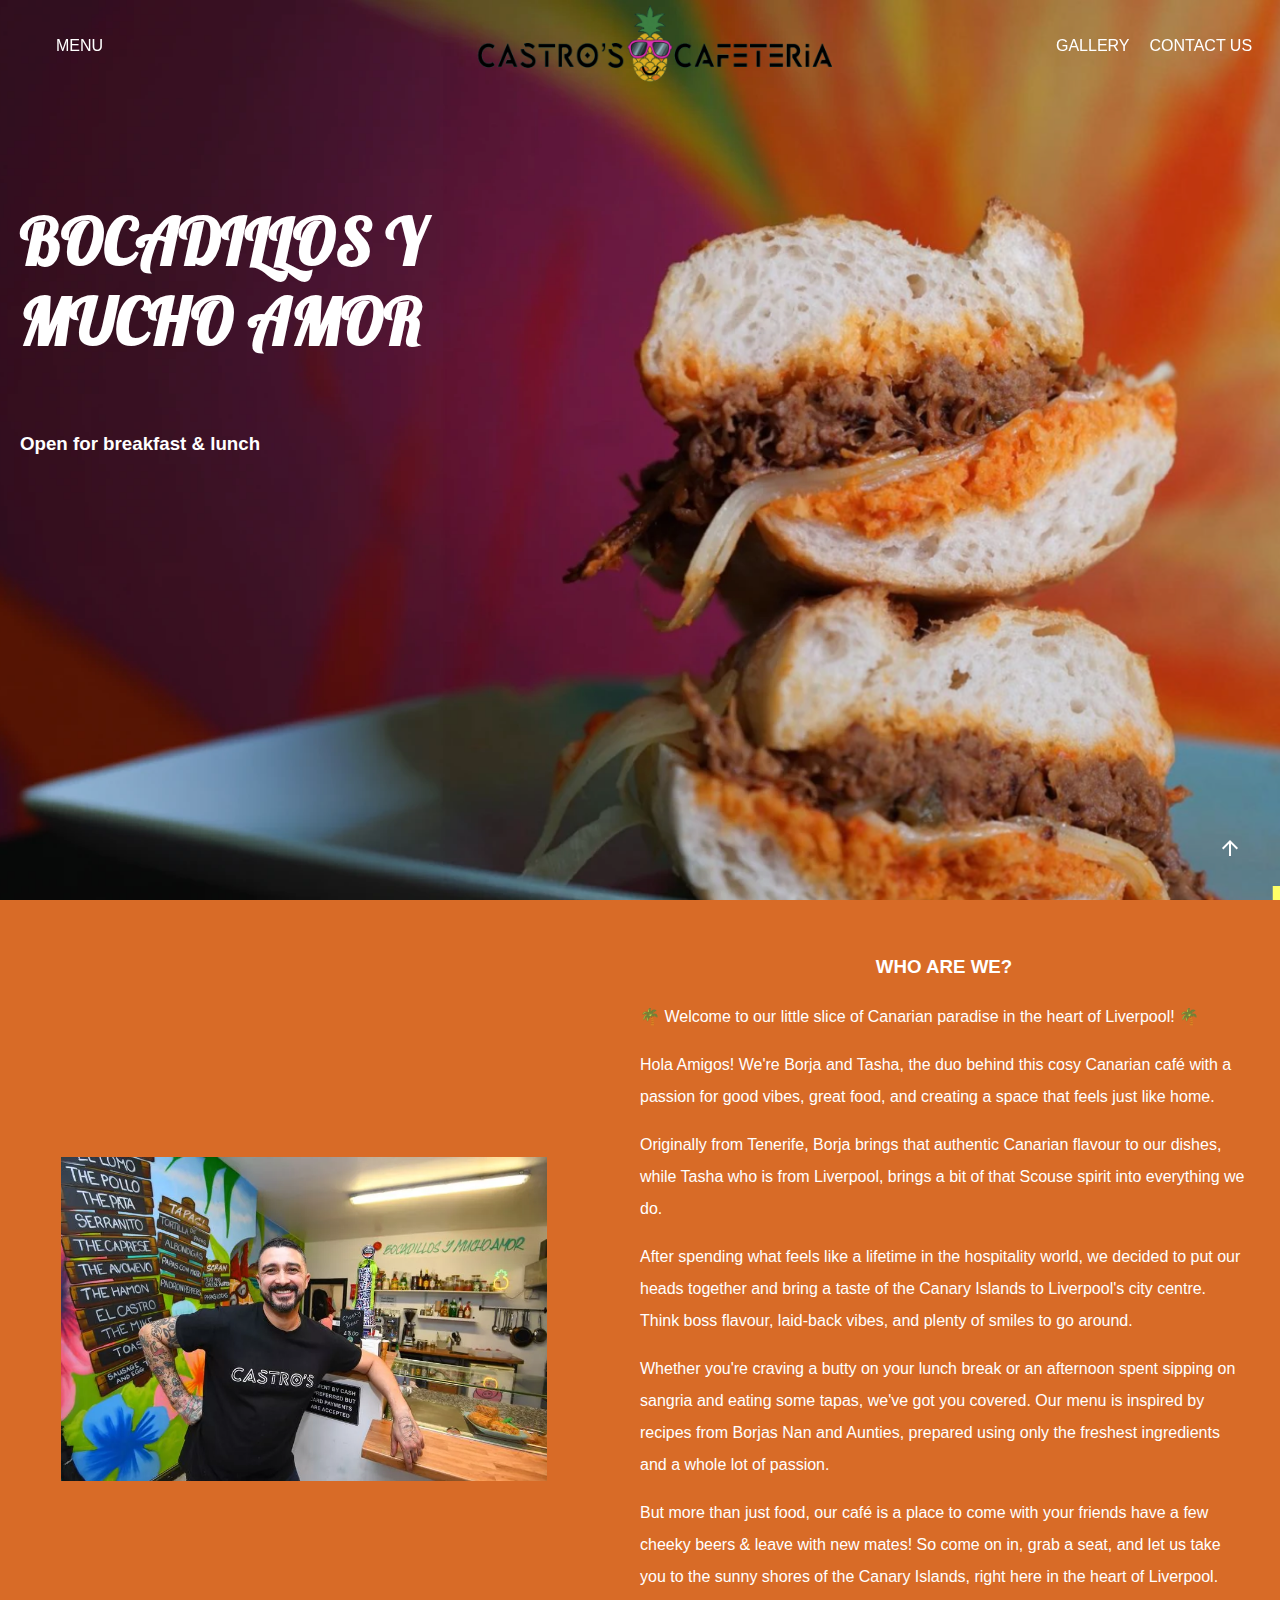
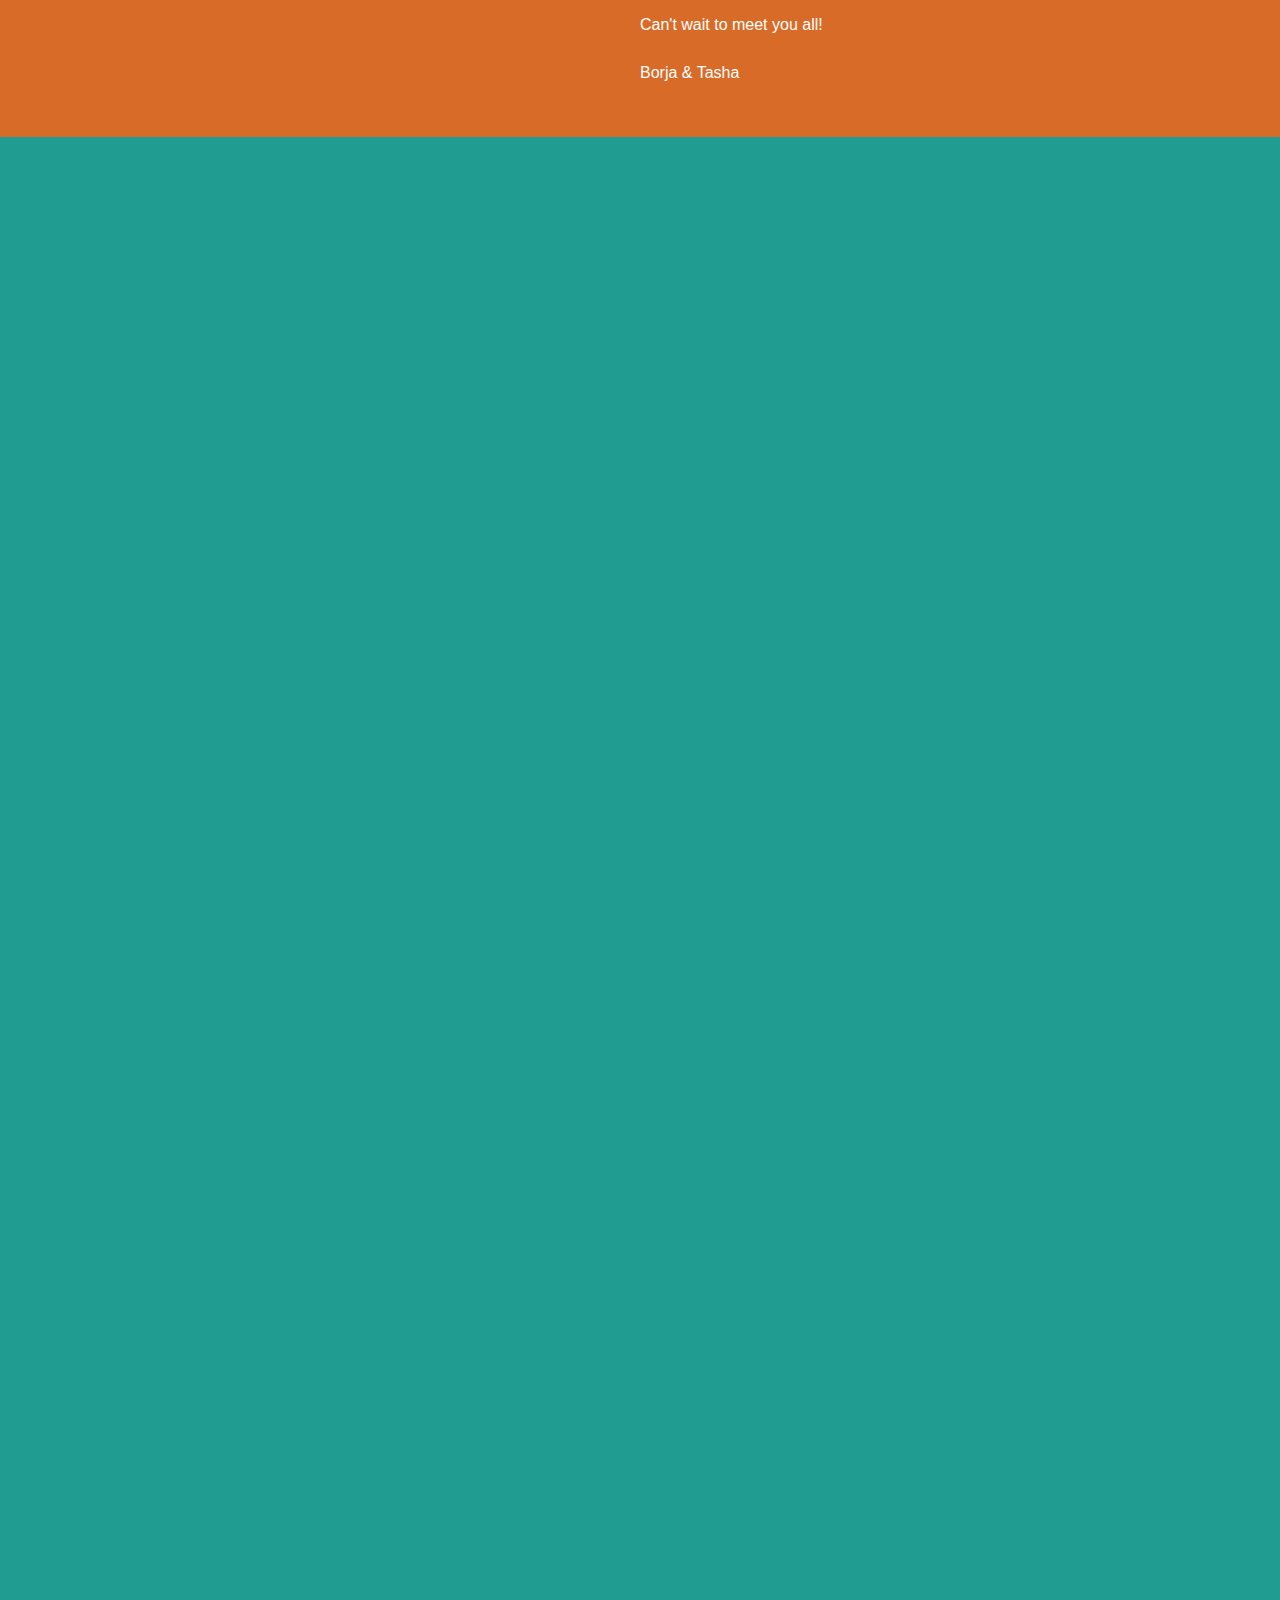
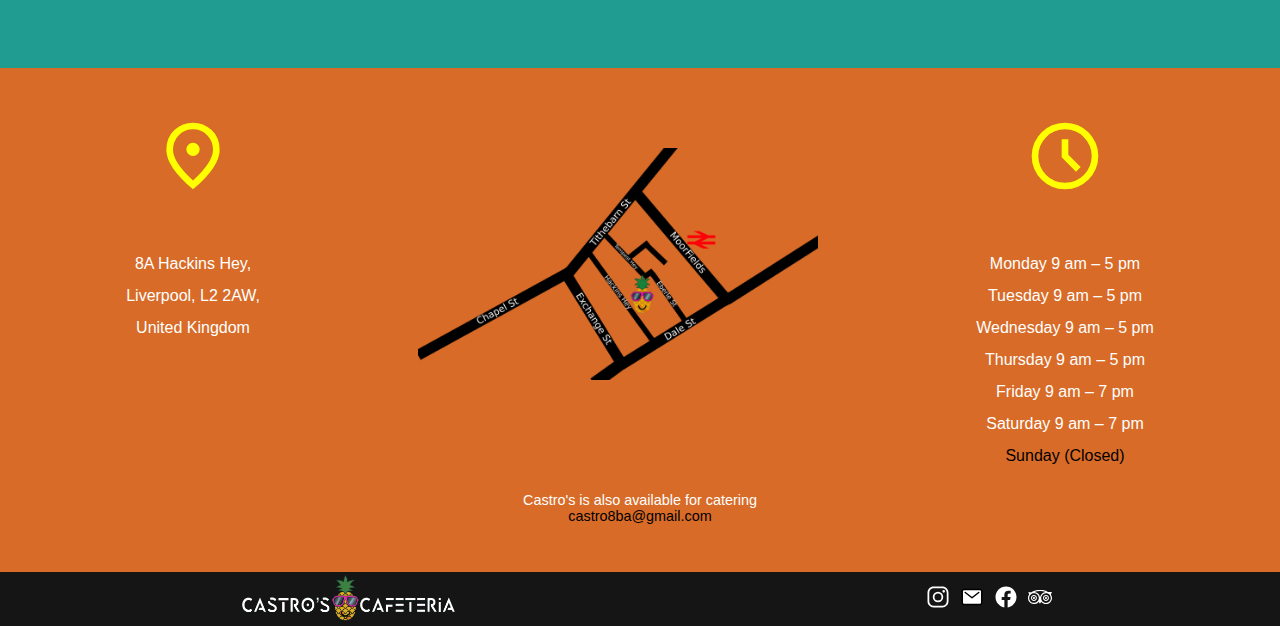
==== commit 9ef3b23b: "changes to font and button from banner" ====
--- a/index.html
+++ b/index.html
@@ -59,12 +59,12 @@
         </header>
         <div class="main-screen">
             <div class="rightSide">
-                <h2>BOCADILLOS Y MUCHO AMOR</h2>
+                <h2 id="nice-font">BOCADILLOS Y MUCHO AMOR</h2>
                 <h3>Open for breakfast & lunch</h3>
                 <!-- <button>Contact Us</button> -->
                 <!-- sample html for this button-->
 
-<a href="" class="original-button">CHECK IT OUT</a>
+<!-- <a href="" class="original-button">CHECK IT OUT</a> -->
 
  
             </div>
--- a/style.css
+++ b/style.css
@@ -3,9 +3,16 @@
     --secondary-color:#d86b27;
     --third-color: #c26124;
 }
-
+@font-face {
+    font-family: vinylFont;
+    src: url('Lobster/Lobster-Regular.ttf');
+}
 .email-logo{
     cursor: pointer;
+}
+
+#nice-font {
+    font-family: vinylFont;
 }
 
 .top-right-nav .nav-items, .left-nav .nav-items {
@@ -1136,9 +1143,9 @@
 
   .rightSide h2 {
     font-weight: 800;
-    -webkit-text-fill-color: white; /* Will override color (regardless of order) */
+    /* -webkit-text-fill-color: white; 
     -webkit-text-stroke-width: 0.5px; 
-   -webkit-text-stroke-color: black;
+   -webkit-text-stroke-color: black; */
   }
    
    .extras {
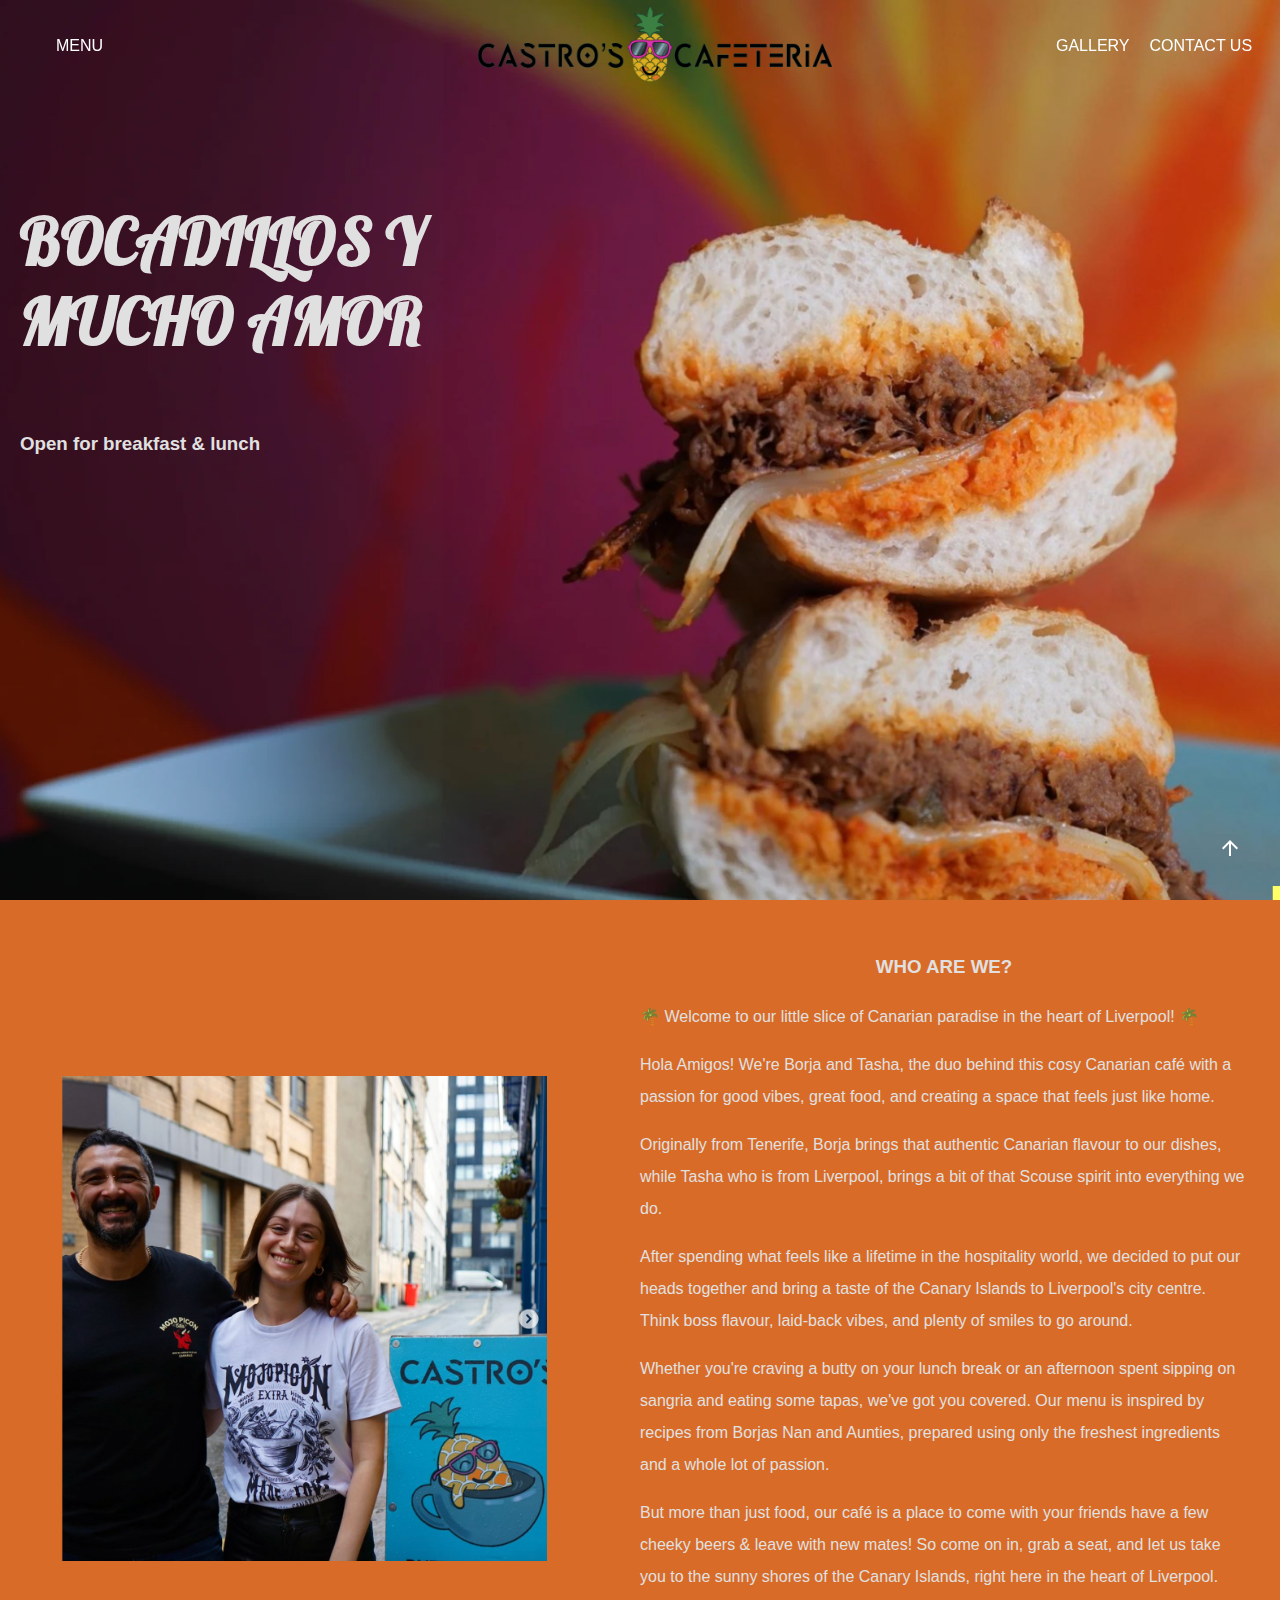
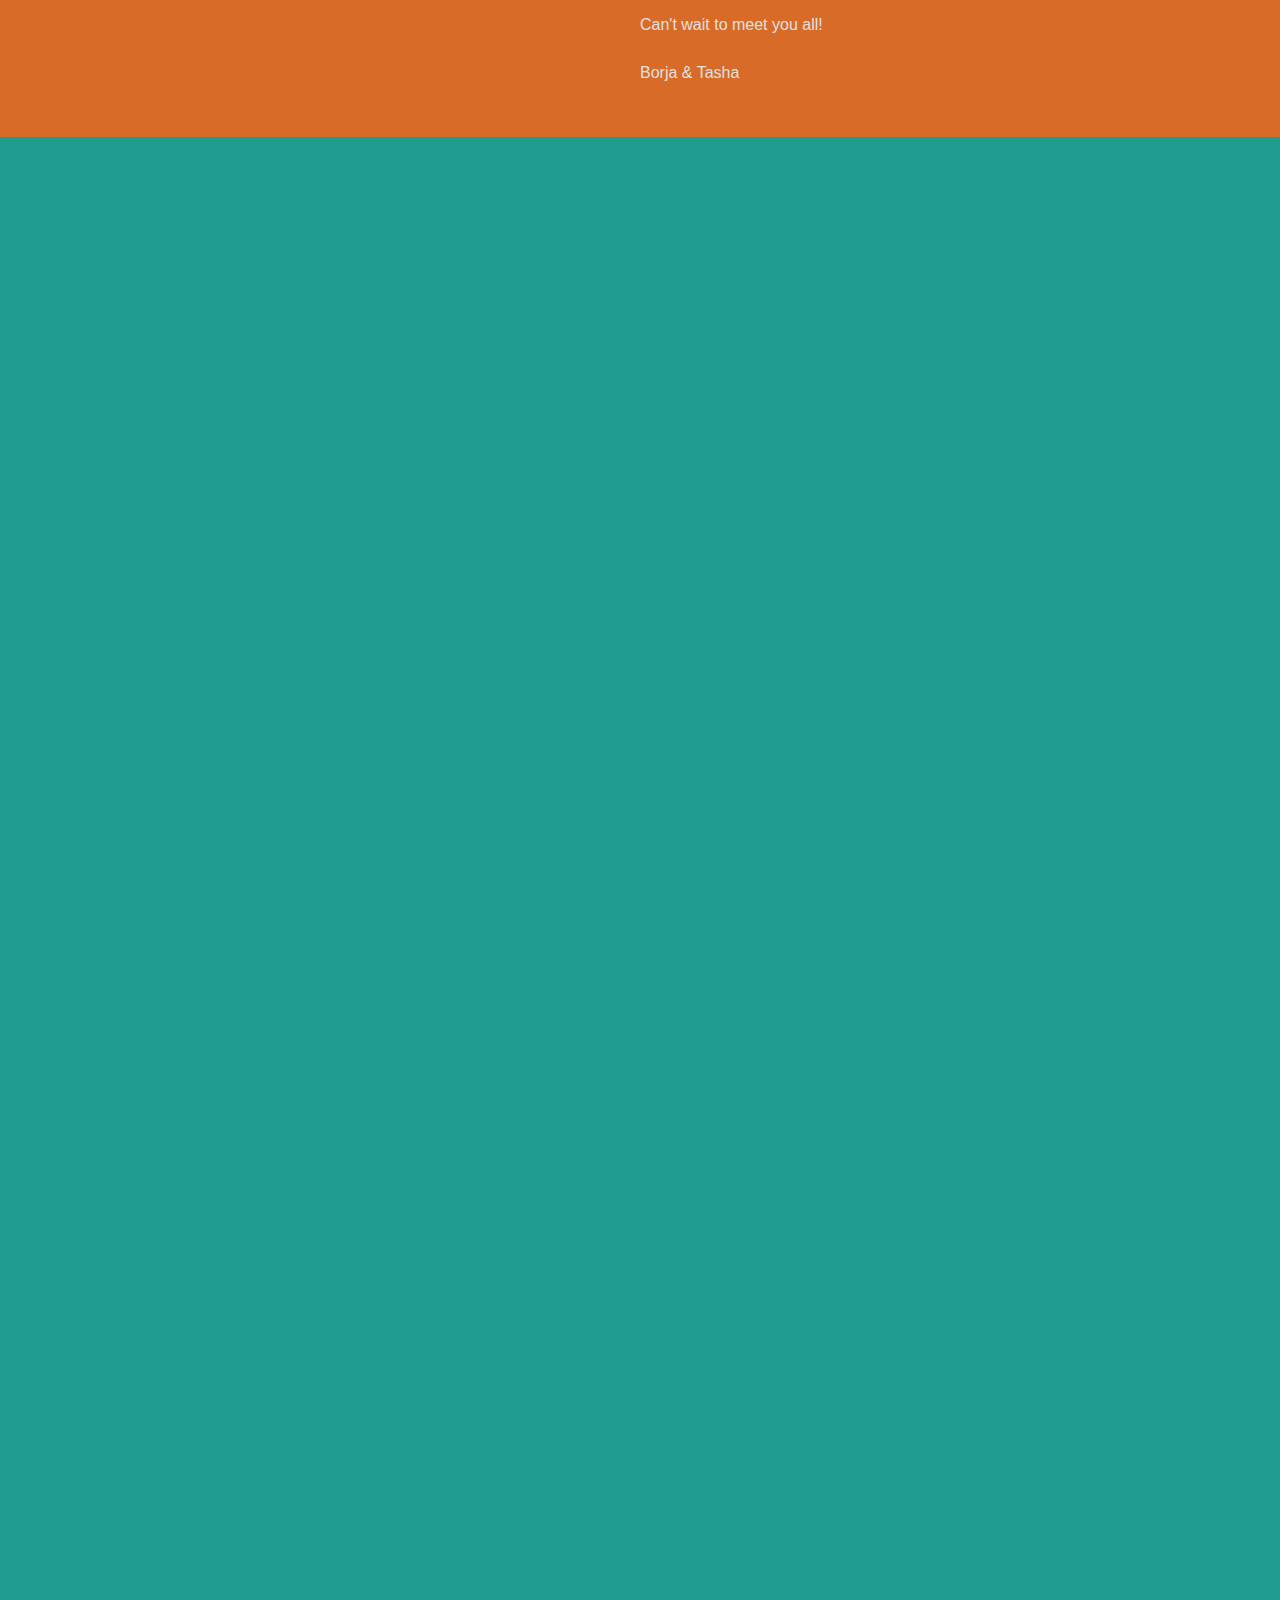
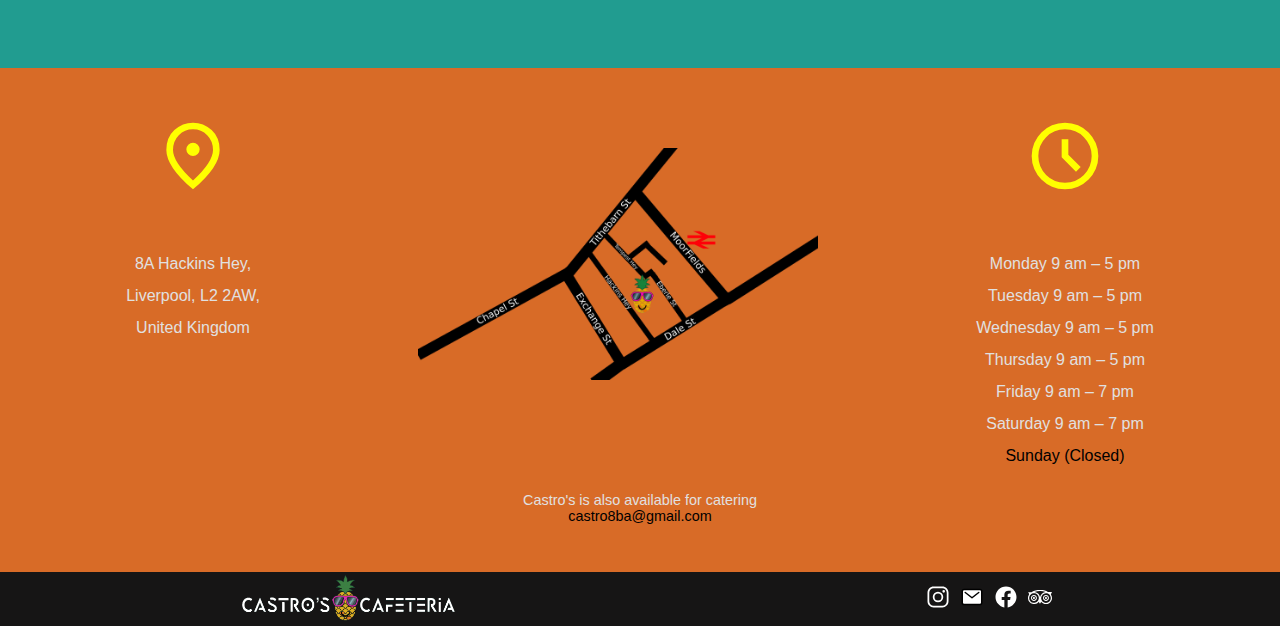
==== commit b973bc00: "changes on font for main screen" ====
--- a/index.html
+++ b/index.html
@@ -75,7 +75,7 @@
 
     <div class="lil-about-us" id="aboutUs">
         <div class="lil-rightside">
-            <img src="images/castro.jpg" alt="">
+            <img src="images/borjaTasha.png" alt="">
         </div>
         <div class="lil-leftside">
             <h3>WHO ARE WE?</h3>
--- a/style.css
+++ b/style.css
@@ -2,6 +2,7 @@
     --primary-color:#219C90;
     --secondary-color:#d86b27;
     --third-color: #c26124;
+    --white-text: rgb(225, 224, 224);
 }
 @font-face {
     font-family: vinylFont;
@@ -42,7 +43,7 @@
 .location-info a span{
     text-decoration: none;
 
-    color: white;
+    color: var(--white-text);
     display: flex;
     flex-direction: column;
 }
@@ -166,7 +167,7 @@
         width: 100%;
     }
     main {
-        color: white;
+        color: var(--white-text);
         height: 100vh;
         width: 100vw;
         display: flex;
@@ -297,7 +298,7 @@
     }
 
     .nav-items li a {
-        color: white;
+        color: var(--white-text);
         text-decoration: none;
         transition: 0.7s ease;
 
@@ -319,6 +320,16 @@
         display: flex;
         flex-direction: column;
         width: 30rem;
+    }
+
+    .main-screen h2 {
+        font-size: 2rem;
+        height: 30vh;
+        width: 30vw;
+    }
+
+    .main-screen h3 {
+        padding-top: 5rem;
     }
     
     .rightSide {
@@ -350,7 +361,7 @@
     }
     
     .lil-leftside {
-        color: white;
+        color: var(--white-text);
         display: flex;
         flex-direction: column;
         text-align: center;
@@ -507,7 +518,7 @@
     .info-main-content {
         /* width: 100%; */
         text-align: center;
-        color: white;
+        color: var(--white-text);
         display: flex;
         flex-direction: column;
         justify-content: space-evenly;
@@ -559,7 +570,7 @@
 
     footer {
         background-color: rgb(22, 21, 21);
-        color: white;
+        color: var(--white-text);
         display: flex;
         align-items: center;
         /* height: 30vh; */
@@ -634,7 +645,7 @@
 
     main {
         width: 100%;
-        color: white;
+        color: var(--white-text);
         min-height: 100%;
         height: 100vh;
         display: flex;
@@ -716,7 +727,7 @@
     
     .logo {
         text-decoration: none;
-        color: white;
+        color: var(--white-text);
         display: flex;
         flex-direction: column;
         justify-content: center;
@@ -882,7 +893,7 @@
     
     footer {
         background-color: rgb(22, 21, 21);
-        color: white;
+        color: var(--white-text);
         display: flex;
         align-items: center;
         justify-content: center;
@@ -947,7 +958,7 @@
     
     .info-section {
         background-color: var(--secondary-color);
-        color: white;
+        color: var(--white-text);
         padding-top: 3rem;
         padding-bottom: 3rem;
         display: flex;
@@ -1009,7 +1020,7 @@
     
     
     .lil-about-us {
-        color: white;
+        color: var(--white-text);
         display: flex;
         flex-direction: row;
         width: 100%;
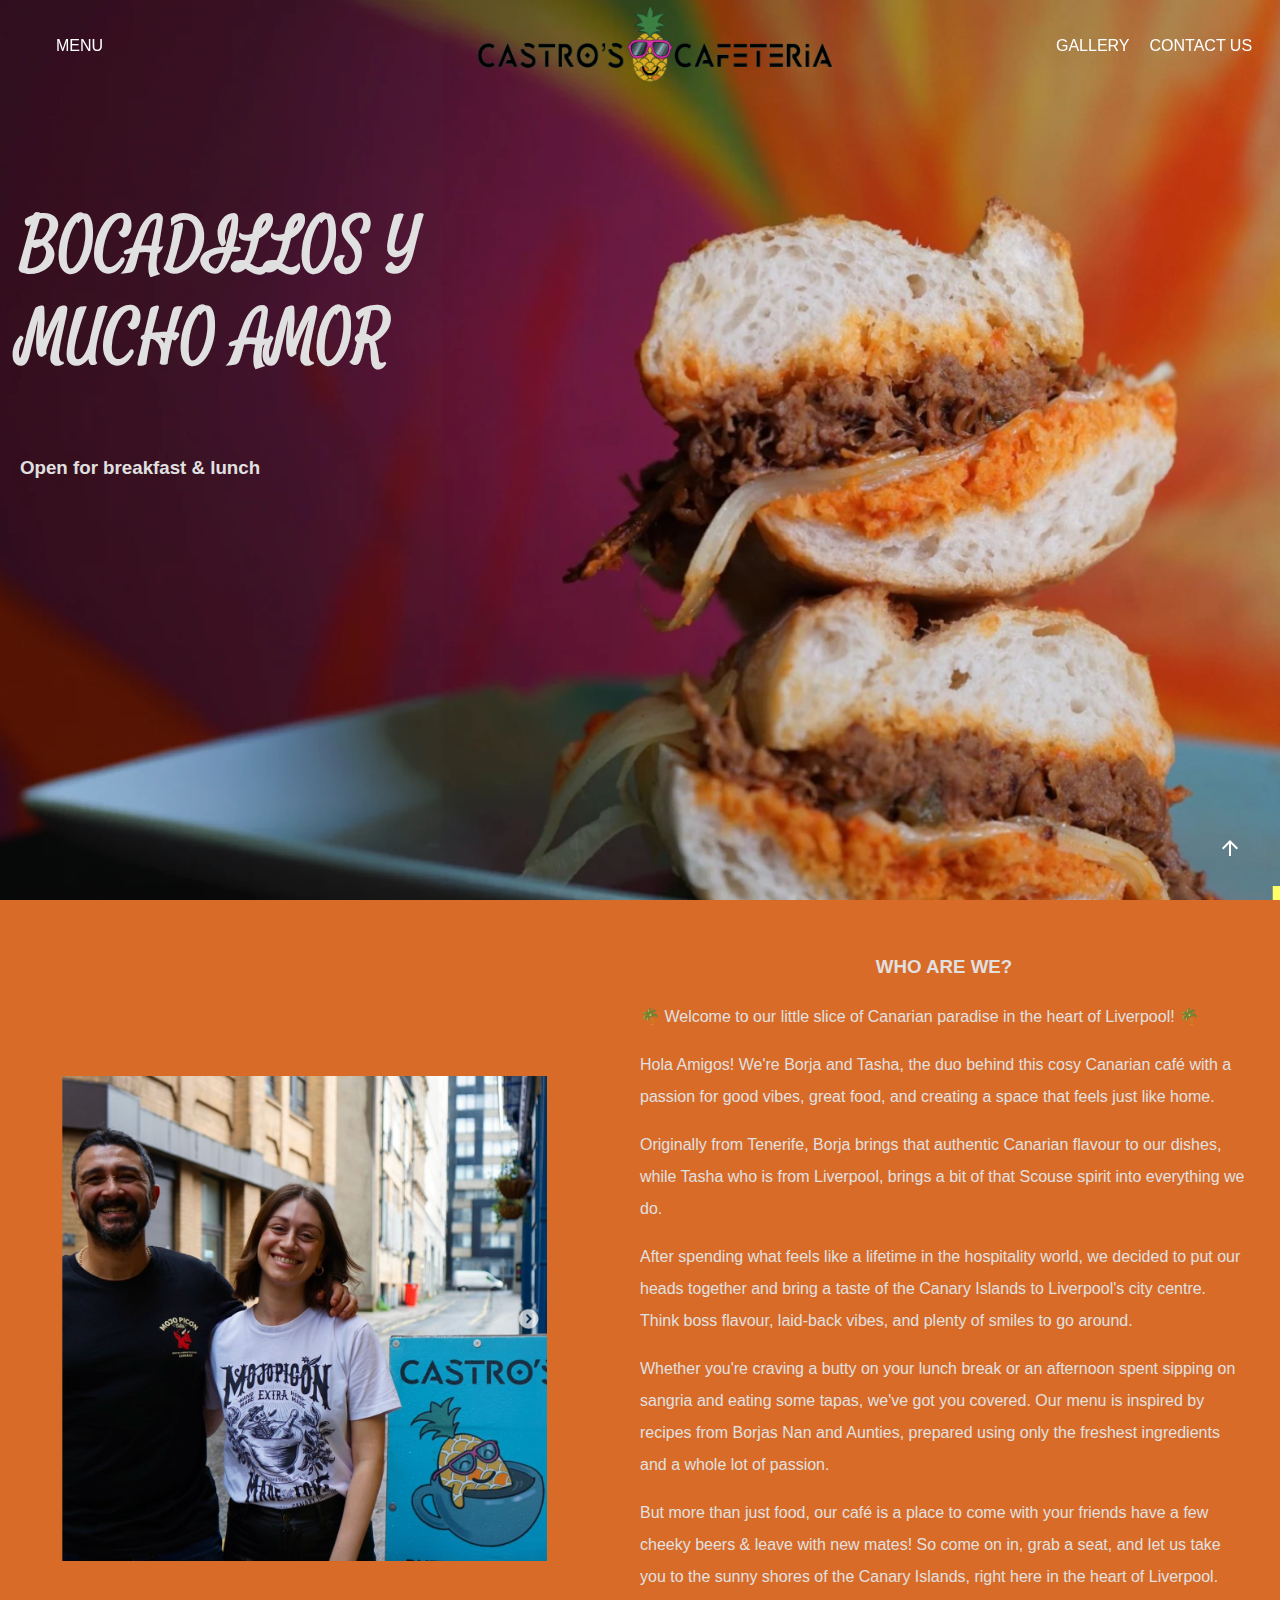
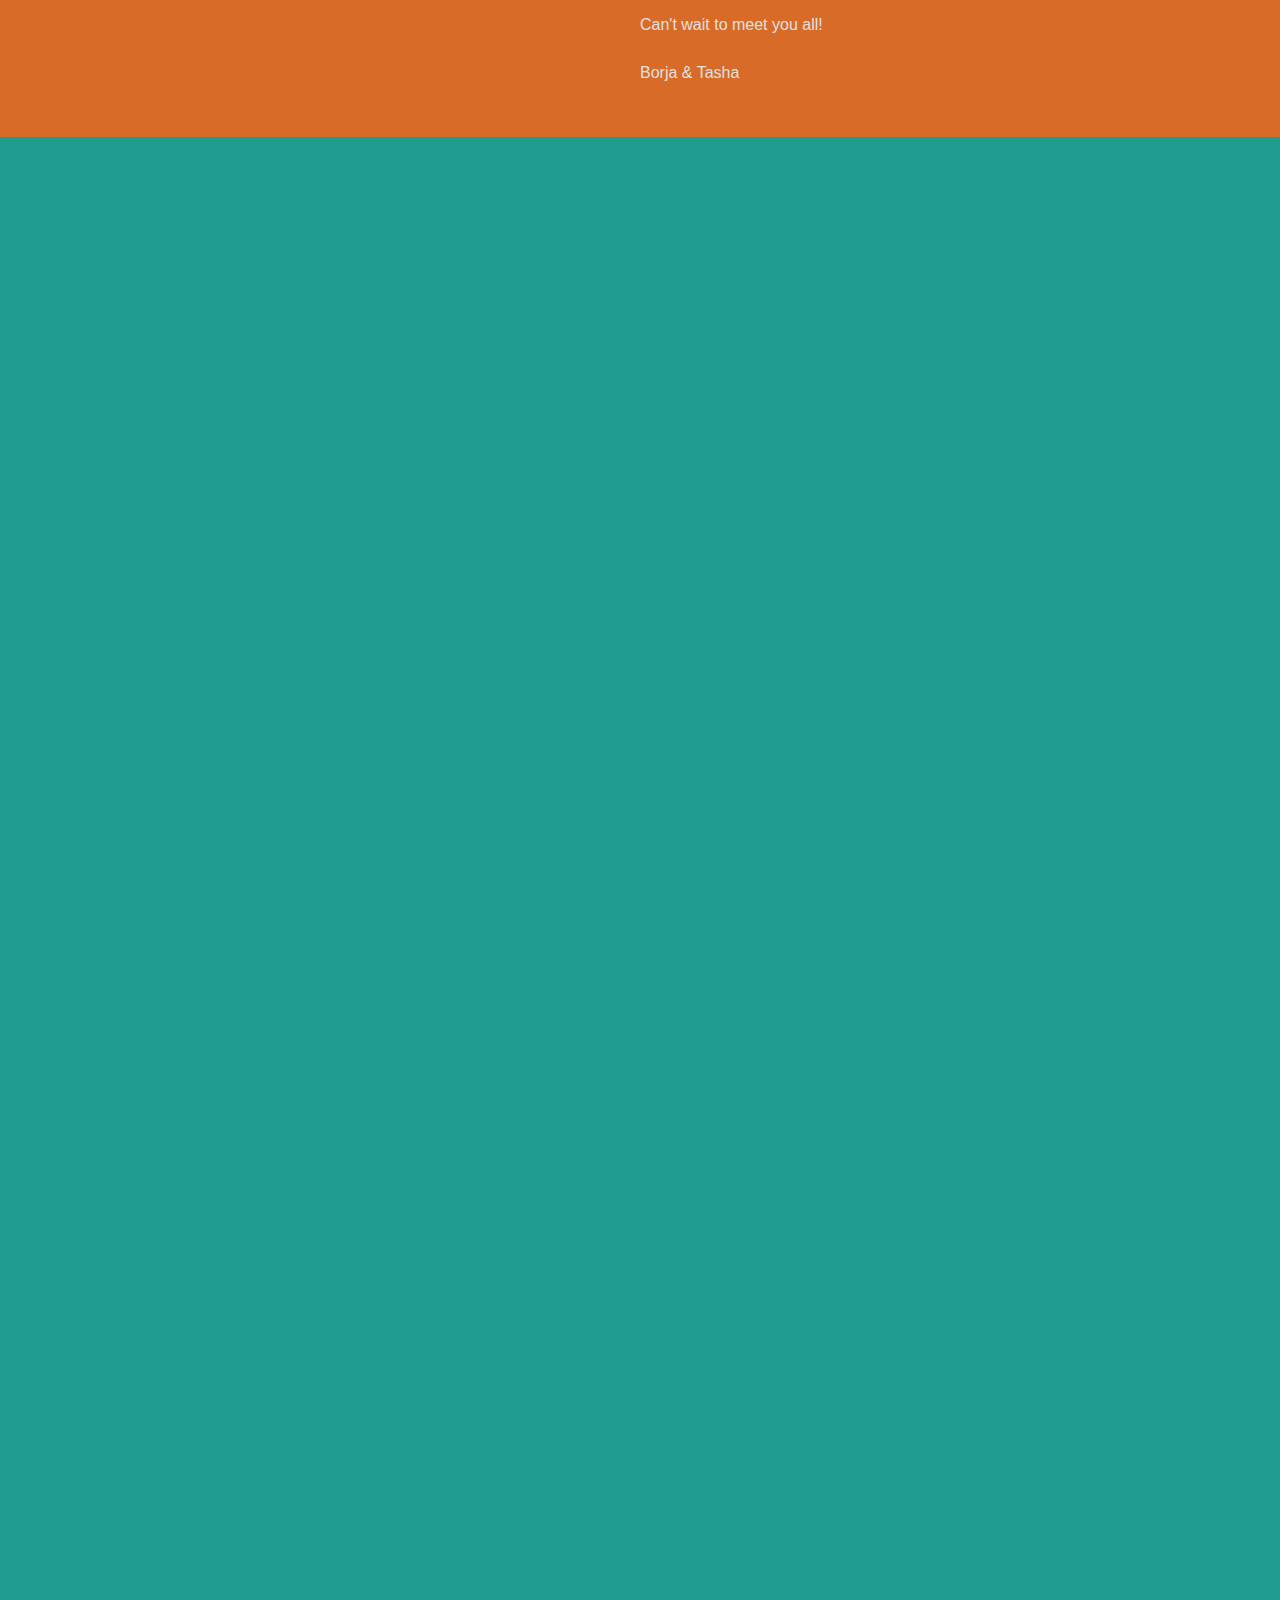
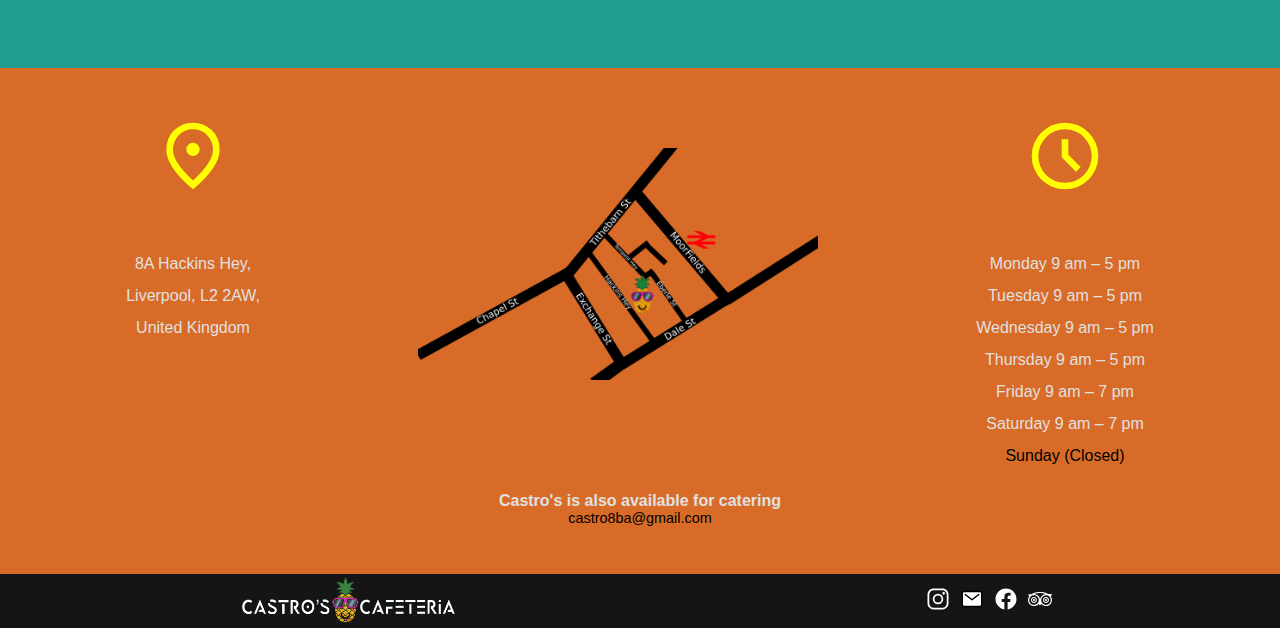
==== commit 12f5d2df: "make span element bold" ====
--- a/index.html
+++ b/index.html
@@ -346,7 +346,7 @@
         </div>
 
         <div class="info-catering">
-            <span>Castro's is also available for catering</span>
+            <span class="info-cater-bold">Castro's is also available for catering</span>
             <span class="email">castro8ba@gmail.com</span>
         </div>
     </div>
--- a/style.css
+++ b/style.css
@@ -8,12 +8,18 @@
     font-family: vinylFont;
     src: url('Lobster/Lobster-Regular.ttf');
 }
+
+@font-face {
+    font-family: vinylFont2;
+    src: url('Satisfy/Satisfy/Satisfy-Regular.ttf');
+}
+
 .email-logo{
     cursor: pointer;
 }
 
 #nice-font {
-    font-family: vinylFont;
+    font-family: vinylFont2;
 }
 
 .top-right-nav .nav-items, .left-nav .nav-items {
@@ -1161,4 +1167,11 @@
    
    .extras {
     padding-bottom: 5rem;
+   }
+
+
+   .info-cater-bold {
+    color: var(--white-text);
+    font-weight: bold;
+    font-size: 1rem;
    }